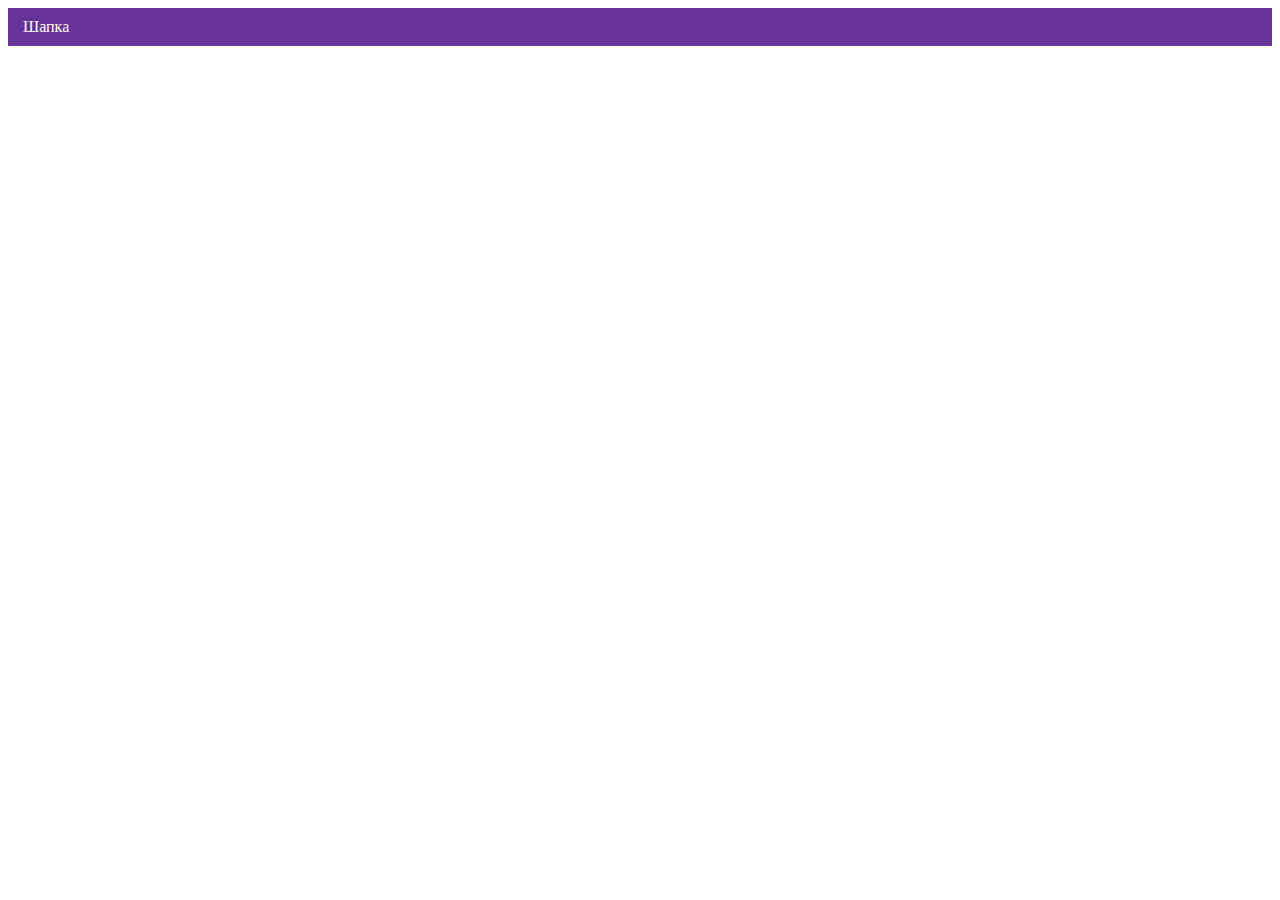
==== index.html @ 8f2ee340 "Deploying to gh-pages from @ htmlacademy-adaptive/2088903-cat-energy-31@032e4a93bd102cdc670434f31fbe" ====
<!DOCTYPE html><html class="page" lang="ru"><head><meta charset="UTF-8"><title>Название проекта</title><meta name="viewport" content="width=device-width,initial-scale=1"><link rel="stylesheet" href="styles/styles.css"><script src="scripts/index.js" defer="defer"></script></head><body class="page__body"><header class="header">Шапка</header></body></html>
---- styles/styles.css ----
.header{color:#fff;background-color:#639;padding:10px 15px}
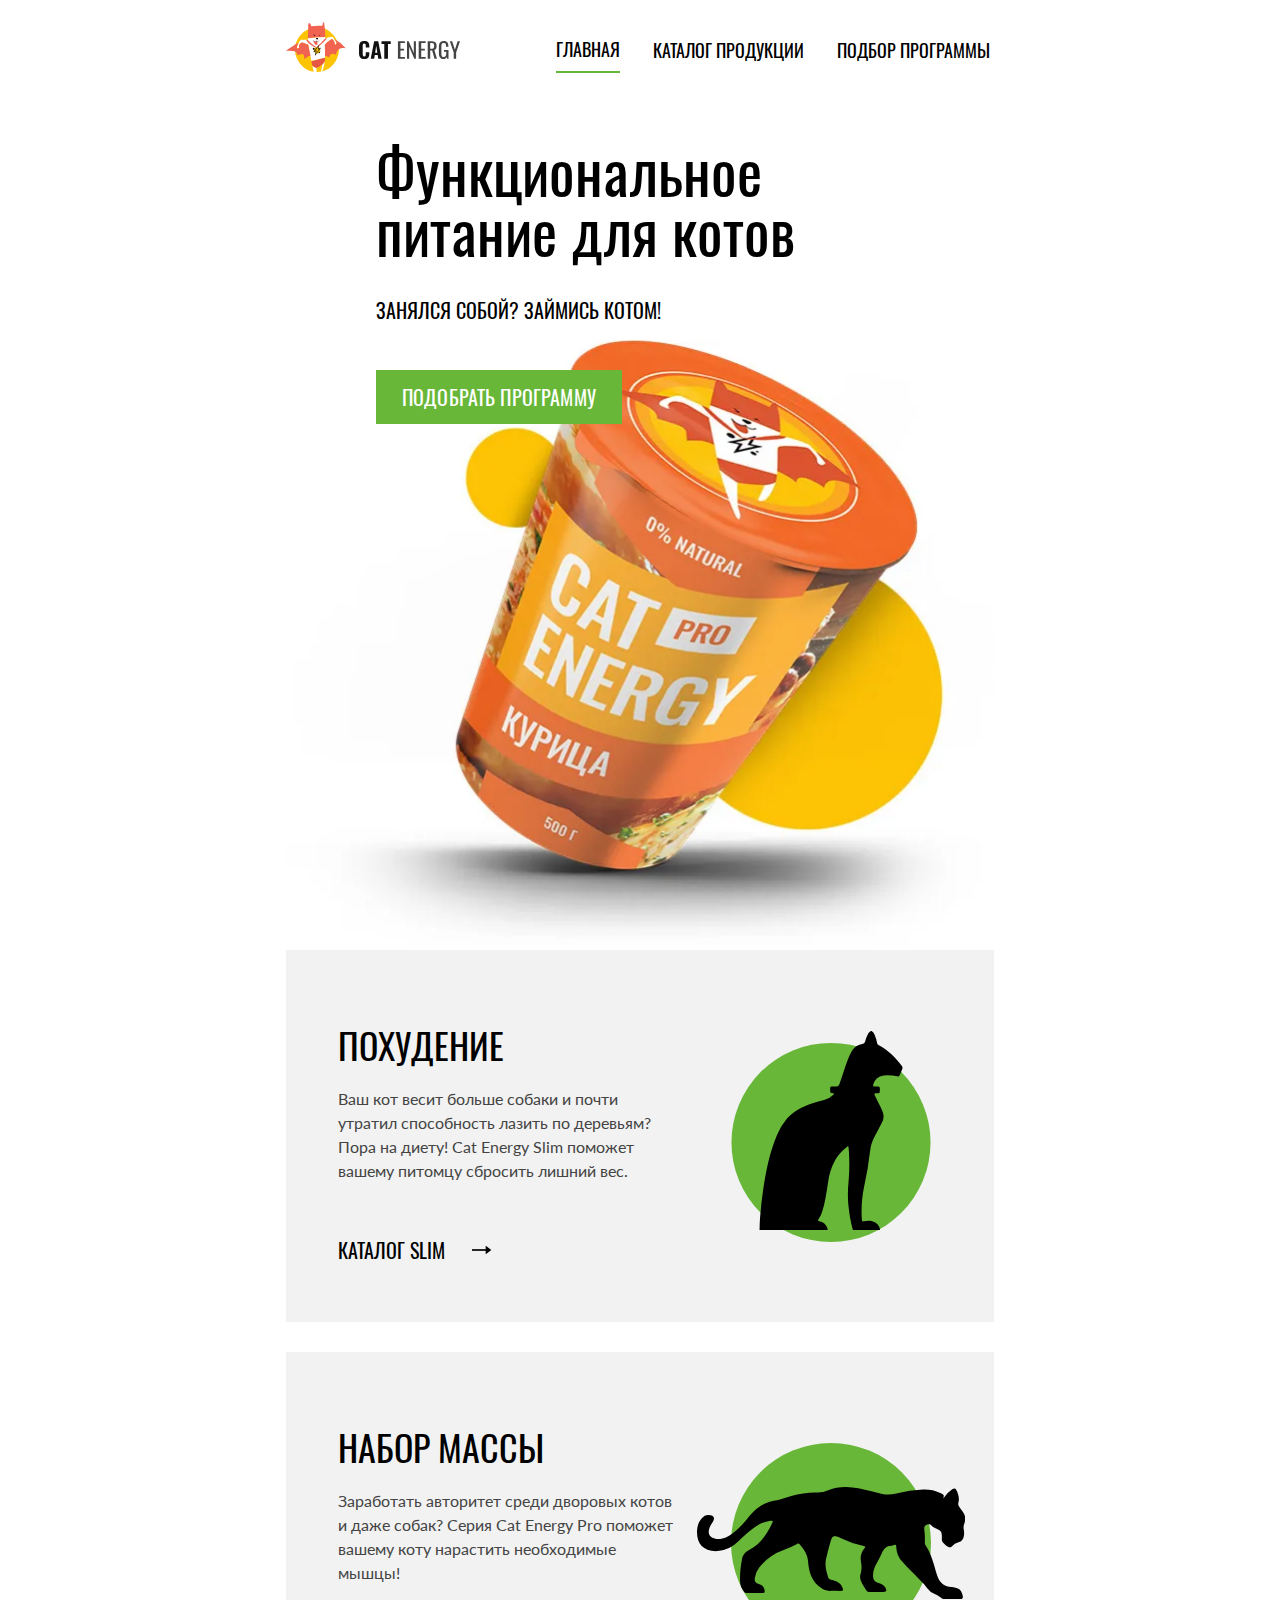
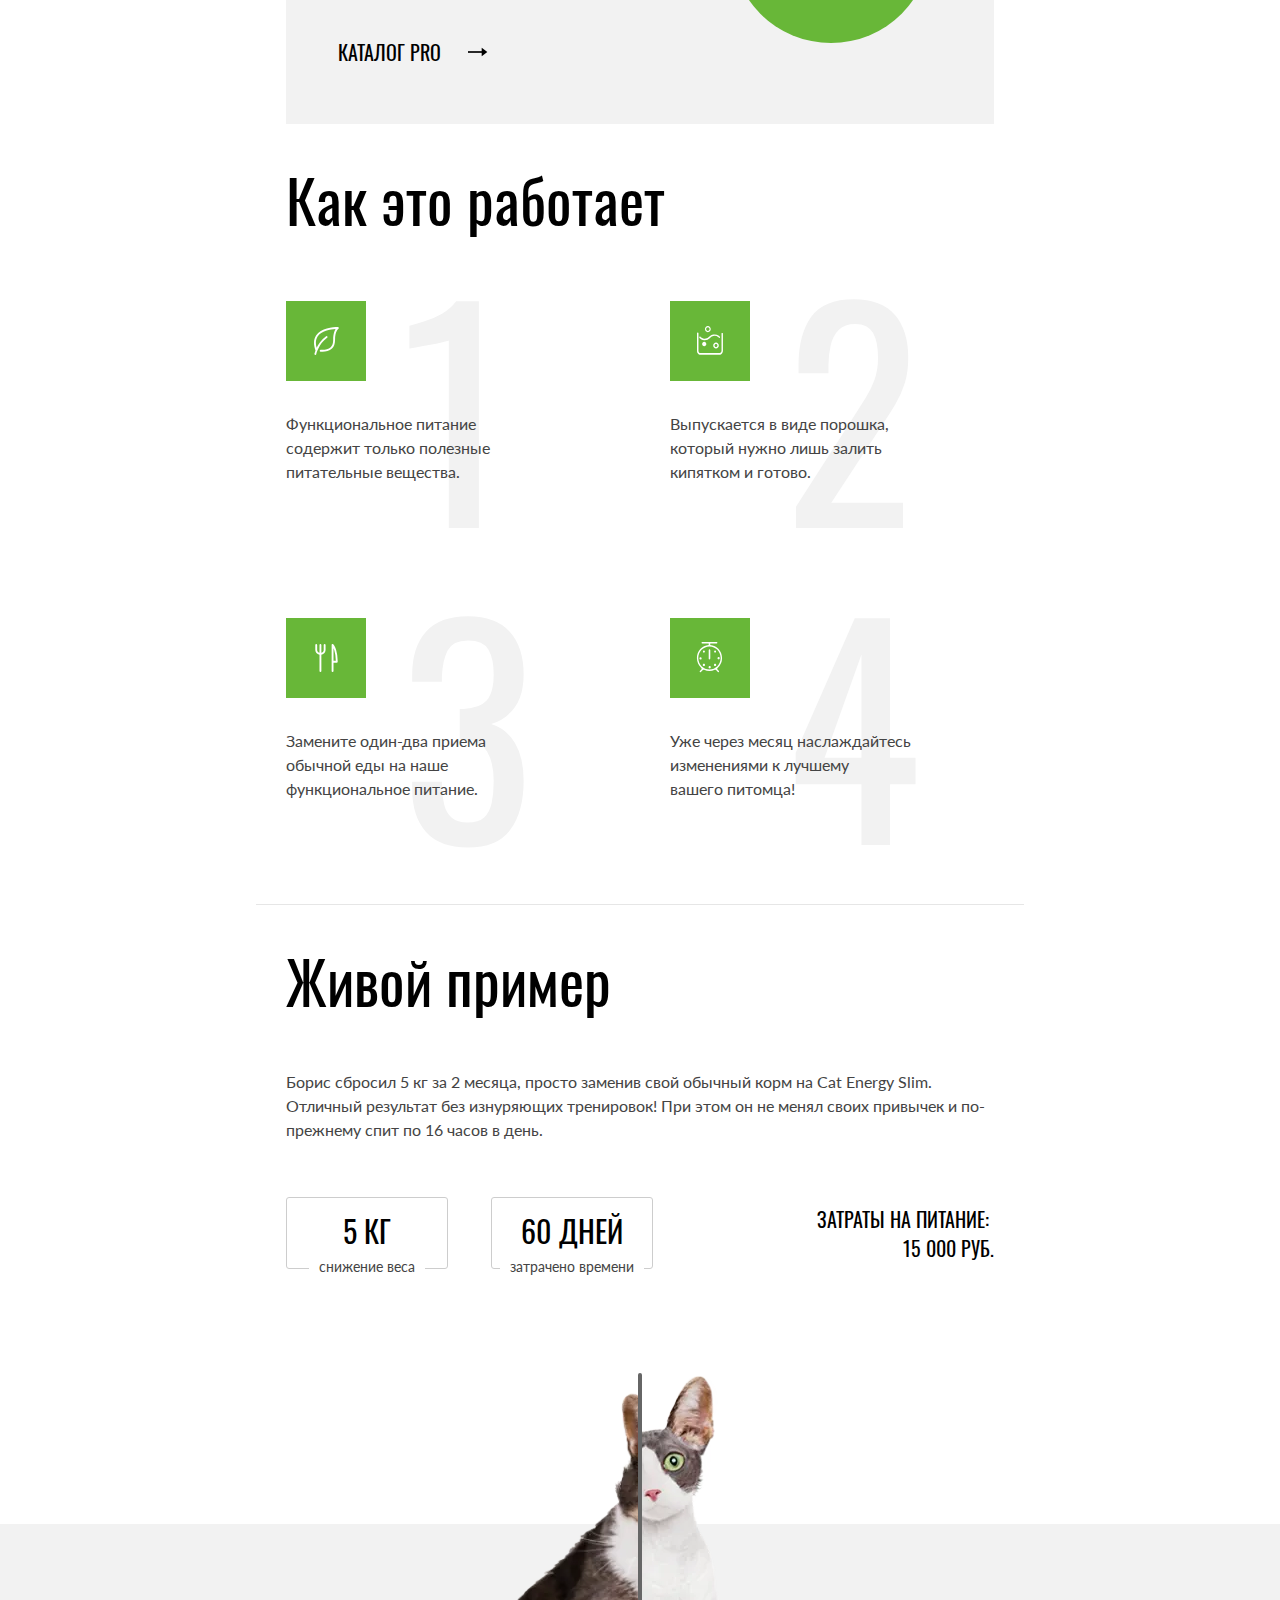
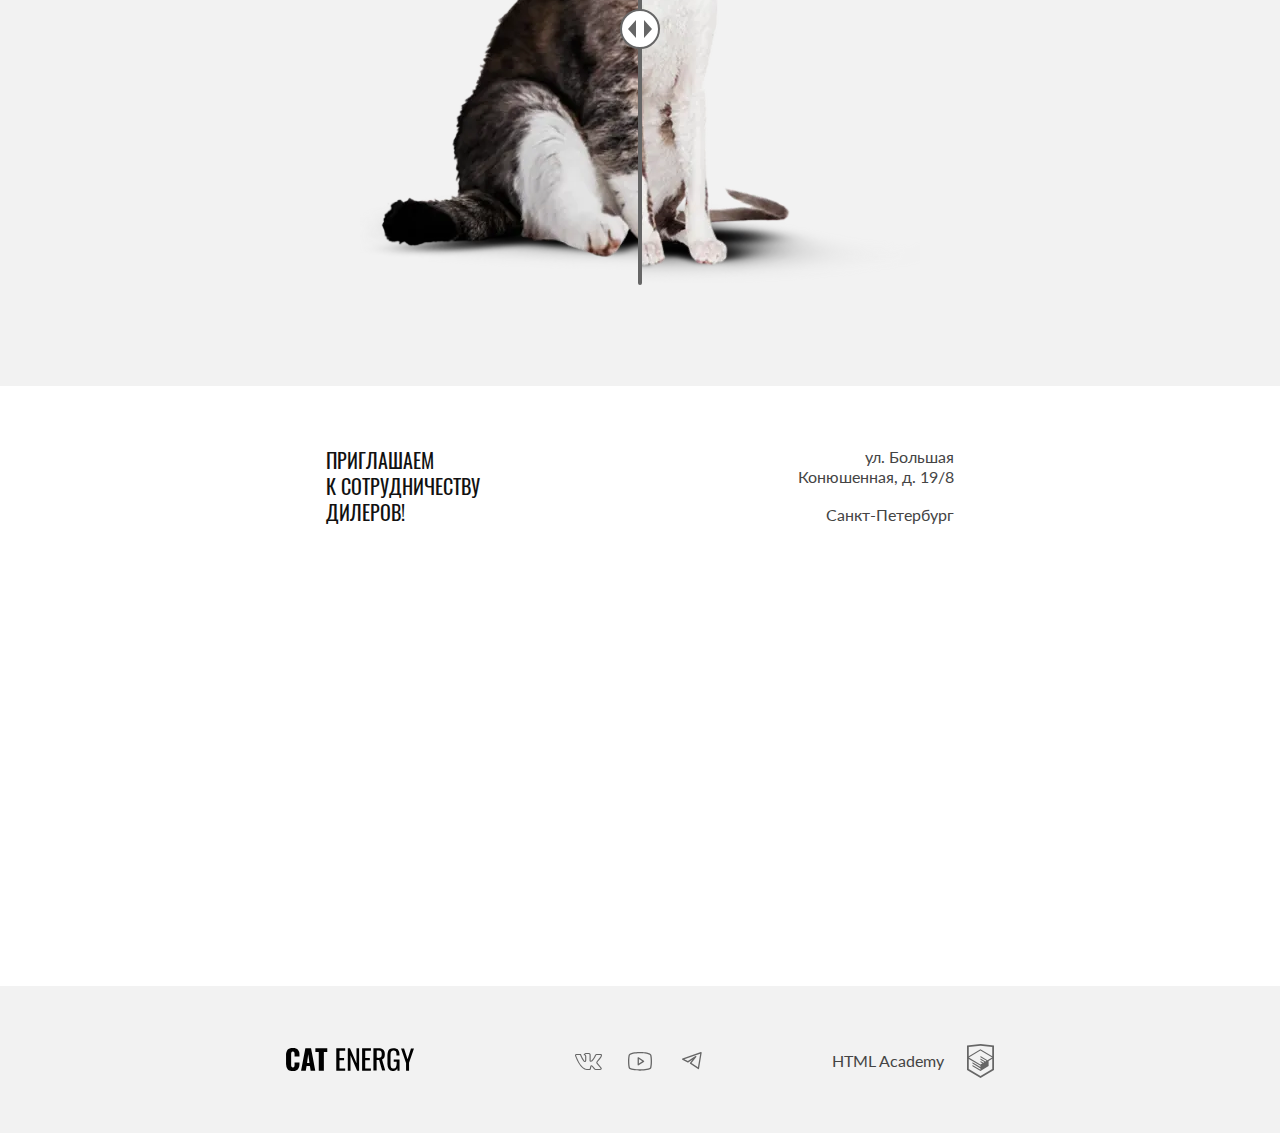
==== commit 0b727ada: "Deploying to gh-pages from @ htmlacademy-adaptive/2088903-cat-energy-31@202fcad1dbcd83da08121b91b717" ====
--- a/index.html
+++ b/index.html
@@ -1 +1 @@
-<!DOCTYPE html><html class="page" lang="ru"><head><meta charset="UTF-8"><title>Название проекта</title><meta name="viewport" content="width=device-width,initial-scale=1"><link rel="stylesheet" href="styles/styles.css"><script src="scripts/index.js" defer="defer"></script></head><body class="page__body"><header class="header">Шапка</header></body></html>+<!DOCTYPE html><html class="page" lang="ru"><head><meta charset="UTF-8"><title>Cat Energy</title><meta name="viewport" content="width=device-width,initial-scale=1"><link rel="preload" href="styles/styles.css" as="style"><link rel="preload" href="../source/fonts/oswald/oswaldregular.woff2" as="font"><link rel="preload" href="../source/fonts/lato/Lato-Regular.woff2" as="font"><link rel="icon" href="favicon.ico"><!-- 32×32 --><link rel="icon" href="favicons/icon.svg" type="image/svg+xml"><link rel="apple-touch-icon" href="favicons/apple.png"><!-- 180×180 --><link rel="manifest" href="manifest.webmanifest"><link rel="stylesheet" href="styles/styles.css"><script src="scripts/index.js" defer="defer"></script></head><body class="page__body"><header class="header"><div class="header__wrapper container"><a class="header__logo" href="index.html"><picture><source media="(min-width: 1440px)" width="70" height="59" type="image/svg+xml" srcset="images/logo-image.svg"><source media="(min-width: 768px)" width="60" height="50" type="image/svg+xml" srcset="images/logo-image-tablet.svg"><img class="header__logo-image" src="images/logo-image-mobile.svg" width="33" height="38" alt="Логотип сайта"></picture><img class="header__logo-text" src="images/logo-text.svg" width="101" height="18" alt="Текстовый логотип сайта"></a><nav class="header__nav nav header__nav--nojs"><ul class="nav__list"><li class="nav__item"><a class="nav__link nav__link--index nav__link--current" href="#">Главная</a></li><li class="nav__item"><a class="nav__link nav__link--index" href="catalog.html">Каталог продукции</a></li><li class="nav__item"><a class="nav__link nav__link--index" href="#">Подбор программы</a></li></ul></nav><button class="header__mobile-menu header__mobile-menu--nojs" type="button" id="mobile-menu"><span class="visually-hidden">Показать меню</span></button></div></header><main><section class="hero"><div class="container"><div class="hero__wrapper"><h1 class="hero__title title-primary">Функциональное<br>питание для котов</h1><p class="hero__slogan">Занялся собой? Займись котом!</p><div class="hero__image-wrapper"><picture><source type="image/webp" media="(min-width: 1440px)" srcset="images/index-can@1x.webp, images/index-can@2x.webp 2x" width="552" height="499"><source type="image/webp" media="(min-width: 768px)" srcset="images/index-can-tablet@1x.webp, images/index-can-tablet@2x.webp 2x" width="709" height="609"><source type="image/webp" srcset="images/index-can-mobile@1x.webp, images/index-can-mobile@2x.webp 2x" width="280" height="270"><source media="(min-width: 1440px)" width="552" height="499" type="image/jpeg" srcset="images/index-can@1x.png, images/index-can@2x.png 2x"><source media="(min-width: 768px)" width="709" height="609" type="image/jpeg" srcset="images/index-can-tablet@1x.png, images/index-can-tablet@2x.png 2x"><img class="hero__image" src="images/index-can-mobile@1x.png" srcset="images/index-can-mobile@2x.png 2x" width="280" height="270" alt="Изображение продукта Cat Energy"></picture></div><a class="hero__button button button--primary" href="#">Подобрать программу</a></div></div></section><section class="programs"><div class="programs__wrapper container"><h2 class="visually-hidden">Программы питания</h2><ul class="programs__list"><li class="programs__item programs__item--slim"><h3 class="programs__item-title title-tertiary">Похудение</h3><p class="programs__item-description">Ваш кот весит больше собаки и почти утратил способность лазить по деревьям? Пора на диету! Cat Energy Slim поможет вашему питомцу сбросить лишний вес.</p><a class="programs__item-button" href="catalog.html">Каталог slim</a></li><li class="programs__item programs__item--pro"><h3 class="programs__item-title title-tertiary">Набор массы</h3><p class="programs__item-description">Заработать авторитет среди дворовых котов и даже собак? Серия Cat Energy Pro поможет вашему коту нарастить необходимые мышцы!</p><a class="programs__item-button" href="catalog.html">Каталог pro</a></li></ul></div></section><section class="advantages"><div class="advantages__wrapper container"><h2 class="advantages__title title-primary">Как это работает</h2><ul class="advantages__list"><li class="advantages__item advantages__item--healthy"><p class="advantages__item-description">Функциональное питание содержит только полезные питательные вещества.</p></li><li class="advantages__item advantages__item--handy"><p class="advantages__item-description">Выпускается в виде порошка, который нужно лишь залить кипятком и готово.</p></li><li class="advantages__item advantages__item--swap"><p class="advantages__item-description">Замените один-два приема обычной еды на наше функциональное питание.</p></li><li class="advantages__item advantages__item--result"><p class="advantages__item-description">Уже через месяц наслаждайтесь изменениями к лучшему вашего&nbsp;питомца!</p></li></ul></div></section><section class="example"><div class="example__wrapper container"><div class="example__text-wrapper"><h2 class="example__title title-primary">Живой пример</h2><p class="example__description">Борис сбросил 5 кг за 2 месяца, просто заменив свой обычный корм на Cat Energy Slim. Отличный результат без&nbsp;изнуряющих тренировок! При этом он не менял своих привычек и по-прежнему спит по 16 часов в день.</p><div class="example__stats"><ul class="example__list"><li class="example__item"><p class="example__item-title">5 кг</p><p class="example__item-text">Снижение веса</p></li><li class="example__item"><p class="example__item-title">60 дней</p><p class="example__item-text">Затрачено времени</p></li></ul><p class="example__total"><span>Затраты на питание:&nbsp;</span> <span>15 000 РУБ.</span></p></div></div><div class="example__slider slider"><picture><source type="image/webp" media="(min-width: 768px)" srcset="images/fat-cat-tablet@1x.webp, images/fat-cat-tablet@2x.webp 2x" width="560" height="512"><source type="image/webp" srcset="images/fat-cat-mobile@1x.webp, images/fat-cat-mobile@2x.webp 2x" width="280" height="256"><source media="(min-width: 768px)" width="560" height="512" type="image/png" srcset="images/fat-cat-tablet@1x.png, images/fat-cat-tablet@2x.png 2x"><img class="slider__image slider__image--before" src="images/fat-cat-mobile@1x.png" srcset="images/fat-cat-mobile@2x.png 2x" width="280" height="256" alt="Фото до, толстый кот"></picture><picture><source type="image/webp" media="(min-width: 768px)" srcset="images/slim-cat-tablet@1x.webp, images/slim-cat-tablet@2x.webp 2x" width="560" height="512"><source type="image/webp" srcset="images/slim-cat-mobile@1x.webp, images/slim-cat-mobile@2x.webp 2x" width="280" height="256"><source media="(min-width: 768px)" width="560" height="512" type="image/png" srcset="images/slim-cat-tablet@1x.png, images/slim-cat-tablet@2x.png 2x"><img class="slider__image slider__image--after" src="images/slim-cat-mobile@1x.png" srcset="images/slim-cat-mobile@2x.png 2x" width="280" height="256" alt="Фото после, худой кот"></picture><button class="slider__thumb" type="button"><span class="visually-hidden">Показать разницу до и после</span></button></div></div></section><section class="contacts contacts--nojs"><div class="contacts__description container"><div class="contacts__content"><h2 class="contacts__title">Приглашаем<br>к сотрудничеству<br>дилеров!</h2><address class="contacts__address">ул. Большая<br>Конюшенная, д. 19/8<br><span>Санкт-Петербург</span></address></div></div><div class="contacts__map"><noscript><picture><source type="image/webp" media="(min-width: 1440px)" srcset="images/map-desktop@1x.webp, images/map-desktop@2x.webp 2x" width="1440" height="400"><source type="image/webp" media="(min-width: 768px)" srcset="images/map-tablet@1x.webp, images/map-tablet@2x.webp 2x" width="768" height="400"><source type="image/webp" srcset="images/map-mobile@1x.webp, images/map-mobile@2x.webp 2x" width="320" height="362"><source media="(min-width: 1200px)" type="image/jpeg" srcset="images/map-desktop@1x.png, images/map-desktop@2x.png 2x" width="1440" height="400"><source media="(min-width: 768px)" type="image/jpeg" srcset="images/map-tablet@1x.png, images/map-tablet@2x.png 2x" width="768" height="400"><img class="contacts__map-image" src="images/map-mobile@1x.png" srcset="images/map-mobile@2x.png 2x" width="320" height="362" alt="Изображение карты"></picture></noscript><iframe src="https://www.google.com/maps/embed?pb=!1m18!1m12!1m3!1d1998.603787672859!2d30.32047247805643!3d59.93871647491515!2m3!1f0!2f0!3f0!3m2!1i1024!2i768!4f13.1!3m3!1m2!1s0x4696310fca145cc1%3A0x42b32648d8238007!2z0JHQvtC70YzRiNCw0Y8g0JrQvtC90Y7RiNC10L3QvdCw0Y8g0YPQuy4sIDE5LzgsINCh0LDQvdC60YIt0J_QtdGC0LXRgNCx0YPRgNCzLCAxOTExODY!5e0!3m2!1sru!2sru!4v1716108182416!5m2!1sru!2sru" width="320" height="362" allowfullscreen="" loading="lazy" referrerpolicy="no-referrer-when-downgrade" title="Офис компании по адресу ул. Большая Конюшенная, д. 19/8 Санкт-Петербург"></iframe></div></section></main><footer class="footer"><div class="footer__wrapper container"><a class="footer__logo" href="#"><img class="footer__logo-image" src="images/logo-text-mobile.svg" width="128" height="124" alt="Текстовый логотип сайта"></a><ul class="footer__socials socials"><li class="socials__item"><a class="socials__link socials__link--vkontakte" href="https://vk.com/htmlacademy" target="_blank" rel="noreferrer noopener"><span class="visually-hidden">Мы в Вконтакте</span></a></li><li class="socials__item"><a class="socials__link socials__link--youtube" href="https://www.youtube.com/user/htmlacademyru" target="_blank" rel="noreferrer noopener"><span class="visually-hidden">Мы в Ютубе</span></a></li><li class="socials__item"><a class="socials__link socials__link--telegram" href="https://t.me/htmlacademy" target="_blank" rel="noreferrer noopener"><span class="visually-hidden">Мы в Телеграме</span></a></li></ul><div class="footer__copyright"><a class="footer__copyright-link" href="https://htmlacademy.ru/intensive/adaptive"><span class="footer__copyright-text">HTML Academy</span></a></div></div></footer></body></html>--- a/styles/styles.css
+++ b/styles/styles.css
@@ -1 +1 @@
-.header{color:#fff;background-color:#639;padding:10px 15px}+@font-face{font-family:Lato;font-weight:400;font-style:normal;font-display:swap;src:url(../fonts/lato/Lato-Regular.woff2)format("woff2")}@font-face{font-family:Oswald;font-weight:400;font-style:normal;font-display:swap;src:url(../fonts/oswald/oswaldregular.woff2)format("woff2")}*,:before,:after{box-sizing:border-box}html{height:100%}body{color:#444;word-wrap:break-word;word-break:break-word;background-color:#fff;min-width:320px;height:100%;margin:0;font-family:Lato,Arial,sans-serif;font-size:14px;font-weight:400;line-height:18px}@media (width>=768px){body{font-size:16px;line-height:24px}}img{object-fit:contain;max-width:100%;height:auto}.button{text-transform:uppercase;border:none;padding:10px;font-family:Oswald,Arial,sans-serif;font-size:16px;line-height:20px;text-decoration:none}.button--primary{color:#fff;background-color:#68b738}.button--primary:hover{background-color:#5eaa2f}.button--primary:active{color:#ffffff4d}.button--secondary{color:#444;background-color:#f2f2f2}.button--secondary:hover,.button--secondary:active{background-color:#ebebeb}.button:disabled{color:#fff;background-color:#ebebeb}.button:disabled:hover{cursor:default;background-color:#ebebeb;outline:none}.title-primary{color:#000;margin:0;font-family:Oswald,Arial,sans-serif;font-size:36px;font-weight:400;line-height:36px}@media (width>=768px){.title-primary{font-size:60px;line-height:60px}}.title-secondary{color:#000;font-family:Oswald,Arial,sans-serif;font-size:24px;font-weight:400;line-height:24px}@media (width>=768px){.title-secondary{font-size:32px;line-height:32px}}@media (width>=1440px){.title-secondary{font-size:40px;line-height:40px}}.title-tertiary{color:#000;text-transform:uppercase;margin:0;font-family:Oswald,Arial,sans-serif;font-size:24px;font-weight:400;line-height:37px}@media (width>=768px){.title-tertiary{font-size:36px;line-height:36px}}.title-quaternary{color:#222;text-transform:uppercase;font-family:Oswald,Arial,sans-serif;font-size:16px;font-weight:400;line-height:20px}@media (width>=768px){.title-quaternary{font-size:20px;line-height:24px}}.title-decoration{background-color:#fff;width:-moz-fit-content;width:fit-content;position:relative;box-shadow:-20px 0 #fff,40px 0 #fff}@media (width>=768px){.title-decoration{box-shadow:0 0 #fff,40px 0 #fff}}@media (width>=1440px){.title-decoration{box-shadow:-40px 0 #fff,40px 0 #fff}}.title-decoration:before{content:"";z-index:-1;background-color:#68b738;width:100vw;height:2px;position:absolute;top:.5em;right:0;box-shadow:100vw 0 #68b738}.container{width:100%;margin:0 auto;padding:0 20px}@media (width>=768px){.container{max-width:768px;padding:0 30px}}@media (width>=1440px){.container{max-width:1280px}}.header{border-bottom:1px solid #e6e6e6;padding:14px 0 12px;position:relative}@media (width>=768px){.header{border-bottom:none;padding:25px 0 0}}@media (width>=1440px){.header{padding:55px 0 0}}.header__wrapper{flex-wrap:wrap;justify-content:space-between;display:flex}@media (width>=768px){.header__wrapper{row-gap:15px}}.header__logo{align-items:center;gap:56px;height:38px;display:flex}@media (width>=768px){.header__logo{gap:13px;height:50px}}@media (width>=1440px){.header__logo{gap:14px;height:59px}}.header__logo:hover{opacity:.8}.header__logo:active{opacity:.6}@media (width>=1440px){.header__logo-text{width:118px;height:21px}}.header__nav{z-index:1;background-color:#fff;min-width:100%;display:none;position:absolute;top:65px;left:0}@media (width>=768px){.header__nav{background-color:#0000;min-width:436px;max-width:calc(100% - 200px);display:block;position:static}}@media (width>=1440px){.header__nav{max-width:600px}}.header__mobile-menu{background-color:#0000;border:none;padding:5px 0 5px 5px}@media (width>=768px){.header__mobile-menu{display:none}}.header__mobile-menu:before{content:"";background-image:url(../icons/stack.svg#menu-closed);background-position:50%;background-repeat:no-repeat;background-size:24px 24px;width:24px;height:24px;display:block}.header__mobile-menu--opened:before{background-image:url(../icons/stack.svg#menu-opened);background-size:18px 18px}.header__mobile-menu--nojs{visibility:hidden}.header__nav:has(+.header__mobile-menu--opened){display:block}@media (width<=767px){.header__nav--nojs{order:1;margin-top:15px;margin-bottom:-13px;display:block;position:static}}.header__nav--nojs>.nav__list{border-top:1px solid #e6e6e6;margin:0 -20px}.nav__list{flex-flow:column wrap;height:100%;margin:0;padding:0;list-style:none;display:flex}@media (width>=768px){.nav__list{flex-flow:wrap;justify-content:end;gap:15px 33px;margin-right:4px}}.nav__item{border-bottom:1px solid #e6e6e6;flex:1 0 66px;justify-content:center;align-items:center;display:flex}@media (width>=768px){.nav__item{flex:unset;border-bottom:none}}.nav__link{color:#000;text-transform:uppercase;font-family:Oswald,Arial,sans-serif;font-size:20px;line-height:20px;text-decoration:none}.nav__link:hover{color:#0009}.nav__link:active{color:#0000004d}@media (width>=768px){.nav__link{padding:10px 0;font-size:18px;line-height:24px}}@media (width>=1440px){.nav__link{font-size:20px;line-height:30px}}@media (width>=768px){.nav__link--current{border-bottom:2px solid #68b738}}@media (width>=1440px){.nav__link--current{font-size:20px}.nav__link--index{color:#fff}.nav__link--index:hover{color:#fff9}.nav__link--index:active{color:#ffffff4d}.nav__link--index.nav__link--current{border-bottom:2px solid #fff}}.footer{background-color:#f2f2f2;padding:20px 0}@media (width>=768px){.footer{padding:0}}.footer__wrapper{flex-flow:column wrap;display:flex}@media (width>=768px){.footer__wrapper{flex-direction:row;justify-content:space-between;align-items:center;padding-top:58px;padding-bottom:55px}}@media (width>=1440px){.footer__wrapper{padding-top:66px;padding-bottom:66px}}.footer__logo{text-align:center;padding:20px 0 16px}@media (width>=768px){.footer__logo{padding:3px 0 0}}@media (width>=1440px){.footer__logo{padding:6px 0 0}}.footer__logo-image:hover{opacity:.81}.footer__logo-image:active{opacity:.62}.footer__socials{border-top:1px solid #d9d9d9;justify-content:center;gap:24px;margin:0;padding:20px 0 19px;display:flex}@media (width>=768px){.footer__socials{border-top:none;margin-left:34px;padding:0}}.footer__copyright{border-top:1px solid #d9d9d9;align-items:center;padding:20px 0;line-height:20px;display:flex}@media (width>=768px){.footer__copyright{border-top:none;padding:0}}.footer__copyright-link{color:#444;justify-content:space-between;align-items:center;gap:23px;width:100%;text-decoration:none;transition:background-color .3s;display:flex}.footer__copyright-link:after{content:"";background-color:#666;width:27px;height:34px;transition:background-color .3s;-webkit-mask-image:url(../icons/stack.svg#copyright-logo);mask-image:url(../icons/stack.svg#copyright-logo);-webkit-mask-position:50%;mask-position:50%;-webkit-mask-size:27px 34px;mask-size:27px 34px;-webkit-mask-repeat:no-repeat;mask-repeat:no-repeat}.footer__copyright-link:hover:after{background-color:#68b738}.footer__copyright-link:active{color:#4444444d}.footer__copyright-link:active:after{background-color:#68b7384d}.footer__copyright-text{font-size:16px;line-height:20px}.visually-hidden{clip:rect(0 0 0 0);border:0;width:1px;height:1px;margin:-1px;padding:0;position:absolute;overflow:hidden}.advantages__wrapper{padding-top:22px;padding-bottom:49px}@media (width>=768px){.advantages__wrapper{border-bottom:1px solid #e6e6e6;padding-top:45px;padding-bottom:55px}}@media (width>=1440px){.advantages__wrapper{border-bottom:0;padding-top:71px;padding-bottom:69px}}.advantages__title{margin:0}.advantages__list{counter-reset:advantages 0;grid-template-columns:1fr;row-gap:20px;margin:42px 0 0;padding:0;list-style:none;display:grid}@media (width>=768px){.advantages__list{grid-template-columns:1fr 1fr;gap:37px 59px;margin:23px 0 0;display:grid}}@media (width>=1440px){.advantages__list{grid-template-columns:repeat(4,1fr);gap:37px 75px}}.advantages__item{z-index:1;counter-increment:advantages 1;align-items:center;gap:20px;display:flex;position:relative}@media (width>=768px){.advantages__item{flex-direction:column;justify-content:center;align-items:start;gap:31px;width:250px;min-height:280px}}.advantages__item:before{content:"";background-color:#68b738;background-position:50%;background-repeat:no-repeat;width:60px;min-width:60px;height:60px;display:block}@media (width>=768px){.advantages__item:before{width:80px;height:80px}}.advantages__item:after{content:counter(advantages);z-index:-1;color:#f2f2f2;font-family:Oswald,Arial,sans-serif;font-size:280px;line-height:280px;display:none;position:absolute;top:10px;left:115px}@media (width>=768px){.advantages__item:after{display:block}}.advantages__item--healthy:before{background-image:url(../icons/stack.svg#leaf);background-size:25px 28px}.advantages__item--handy:before{background-image:url(../icons/stack.svg#powder);background-size:26px 29px}.advantages__item--swap:before{background-image:url(../icons/stack.svg#eat);background-size:25px 28px}.advantages__item--result:before{background-image:url(../icons/stack.svg#watch);background-size:27px 31px}.advantages__item-description{word-break:break-word;margin:0;padding:2px 0 4px}@media (width>=768px){.advantages__item-description{padding:0}}.catalog__wrapper{padding:0}@media (width>=768px){.catalog__wrapper{padding:0 30px}}.catalog__title{padding:28px 0 0 20px}@media (width>=768px){.catalog__title{padding:65px 0 0}}@media (width>=1440px){.catalog__title{padding:74px 0 0}}.catalog__list{margin:0;padding:41px 0 0;list-style:none}@media (width>=768px){.catalog__list{grid-template-columns:repeat(2,1fr);gap:60px;padding:84px 0 0;display:grid}}@media (width>=1440px){.catalog__list{grid-template-columns:repeat(4,1fr);gap:63px 80px;padding:84px 0 0}}.catalog__item{border-top:1px solid #ebebeb;padding:19px 20px 25px}@media (width>=768px){.catalog__item{background-image:linear-gradient(#fff 16%,#f2f2f2 16%);border-top:none;padding:0 37px 40px}}@media (width>=1440px){.catalog__item{padding:12px 38px 40px}}.contacts{position:relative}.contacts--with-background{background:#f2f2f2}.contacts__content{flex-flow:wrap;justify-content:space-between;padding:26px 0;display:flex}@media (width>=768px){.contacts__content{padding:61px 40px}}@media (width>=1440px){.contacts__content{z-index:1;background-color:#fff;gap:95px;max-width:565px;margin-top:95px;padding:60px 78px 60px 80px;position:absolute}}.contacts__title{color:#111;text-transform:uppercase;max-width:50%;margin:0;font-family:Oswald,Arial,sans-serif;font-size:16px;font-weight:400;line-height:20px}@media (width>=768px){.contacts__title{font-size:20px;line-height:26px}}.contacts__address{word-wrap:break-word;max-width:50%;font-style:normal;line-height:20px}@media (width>=768px){.contacts__address{text-align:end;flex-direction:column;justify-content:space-between;display:flex}}@media (width>=1440px){.contacts__address{text-align:start}}.contacts__map{vertical-align:middle;width:100%;height:362px;position:relative}@media (width>=768px){.contacts__map{height:400px}}.contacts__map-image{object-fit:cover;width:100%;height:362px}@media (width>=768px){.contacts__map-image{height:400px}}.contacts iframe{z-index:2;border:0;width:100%;height:362px}@media (width>=768px){.contacts iframe{height:400px}}.contacts--nojs iframe{display:none}.example{background-color:#eaeaea;position:relative}@media (width>=768px){.example{background-color:#0000}}.example:after{content:"";z-index:-1;background-color:#f2f2f2;min-height:462px;position:absolute;bottom:0;left:0;right:0}.example__wrapper{flex-flow:column wrap;align-items:center;gap:20px;padding-top:27px;padding-bottom:40px;display:flex}@media (width>=768px){.example__wrapper{gap:104px;padding-top:45px;padding-bottom:101px}}@media (width>=1440px){.example__wrapper{flex-direction:row;justify-content:space-between;align-items:start;padding-top:0;padding-bottom:75px}.example__text-wrapper{max-width:436px}.example__title{margin:9px 0 0}}.example__description{margin:42px 0 0}@media (width>=768px){.example__description{margin:60px 0 0}}@media (width>=1440px){.example__description{margin:146px 0 0}}.example__stats{flex-flow:column wrap;gap:34px;margin:20px 0 0;display:flex}@media (width>=768px){.example__stats{flex-direction:row;justify-content:space-between;margin:55px 0 0}}@media (width>=1440px){.example__stats{flex-direction:column;gap:60px;margin:69px 0 0}}.example__list{flex-flow:wrap;justify-content:center;gap:32px;margin:0;padding:0;list-style:none;display:flex}@media (width>=768px){.example__list{justify-content:start;gap:43px}}@media (width>=1440px){.example__list{gap:42px}}.example__item{border:1px solid #cdcdcd;border-radius:3px;width:124px;height:56px;position:relative}@media (width>=768px){.example__item{width:162px;height:72px}}.example__item-title{color:#000;text-align:center;text-transform:uppercase;margin:0;padding:14px 0 0;font-family:Oswald,Arial,sans-serif;font-size:24px;line-height:24px}@media (width>=768px){.example__item-title{font-size:30px;line-height:37px}}.example__item-text{text-transform:lowercase;text-align:center;background-color:#eaeaea;width:87px;height:-moz-fit-content;height:fit-content;margin:0;padding:0 15px;font-size:12px;line-height:12px;position:absolute;top:85%;bottom:0;left:50%;transform:translate(-50%)}@media (width>=768px){.example__item-text{background-color:#fff;width:max-content;max-width:145px;padding:0 10px;font-size:14px;line-height:14px;top:88%}}@media (width>=1440px){.example__item-text{background-color:#f2f2f2}}.example__total{color:#000;text-align:center;text-transform:uppercase;margin:0;font-family:Oswald,Arial,sans-serif;font-size:14px;line-height:20px}@media (width>=768px){.example__total{flex-flow:column wrap;justify-content:center;align-items:end;gap:9px;padding:0;font-size:20px;display:flex}}@media (width>=1440px){.example__total{flex-direction:row;justify-content:start;align-items:center;gap:60px;padding:0}}.example__slider{width:280px;height:256px;position:relative}@media (width>=768px){.example__slider{width:560px;height:512px}}@media (width>=1440px){.example__slider{margin-top:10px}}.extras__wrapper{padding-top:24px}@media (width>=768px){.extras__wrapper{padding-top:74px}}@media (width>=1440px){.extras__wrapper{grid-template-columns:1fr 245px;grid-template-areas:"section-title section-title""list offer";gap:80px;padding-top:71px;display:grid}}.extras__title{grid-area:section-title;margin:0}@media (width>=768px){.extras__title{padding:0 0 0 40px}}@media (width>=1440px){.extras__title{padding:0}}.extras__list{grid-area:list;margin:36px 0 0;padding:0;list-style:none}@media (width>=768px){.extras__list{margin:80px 0 0}}@media (width>=1440px){.extras__list{margin:0}}.extras__item{border-top:1px solid #cdcdcd;grid-template-columns:repeat(2,1fr);grid-template-areas:"title title""quantity price""button button";padding:13px 0 18px;display:grid}.extras__item:last-child{border-bottom:1px solid #cdcdcd;padding-bottom:16px}@media (width>=768px){.extras__item{border-left:1px solid #cdcdcd;border-right:1px solid #cdcdcd;grid-template-columns:5fr 3fr 92px;grid-template-areas:"title quantity price""button button button";align-items:center;gap:25px 0;padding:26px 38px 27px}.extras__item:last-child{padding-bottom:26px}}@media (width>=1440px){.extras__item{border-left:0;border-right:0;grid-template-columns:15fr 11fr 62px 244px;grid-template-areas:"title quantity price button";gap:0 20px;padding:15px 0 16px}.extras__item:last-child{padding-bottom:15px}}.extras__item-title{color:#222;text-transform:uppercase;grid-area:title;margin:0;font-family:Oswald,Arial,sans-serif;font-size:16px;line-height:16px}@media (width>=768px){.extras__item-title{font-size:20px;line-height:20px}}.extras__item-text{grid-area:quantity;margin:13px 0 0;line-height:14px}@media (width>=768px){.extras__item-text{justify-self:end;margin:0;line-height:20px}}@media (width>=1440px){.extras__item-text{justify-self:start}}.extras__item-text--price{grid-area:price;justify-self:end}@media (width>=1440px){.extras__item-text--price{justify-self:start}}.extras__special-offer{text-align:center;background-image:-webkit-linear-gradient(90deg,#68b738d9 0% 100%),-webkit-image-set(url(../images/special-offer-backround-mobile@1x.webp) 1x type("image/webp"),url(../images/special-offer-backround-mobile@2x.webp) 2x type("image/webp"),url(../images/special-offer-backround-mobile@1x.jpg) 1x type("image/jpg"),url(../images/special-offer-backround-mobile@2x.jpg) 2x type("image/jpg"));background-image:linear-gradient(90deg,#68b738d9 0% 100%),image-set("../images/special-offer-backround-mobile@1x.webp" 1x type("image/webp"),"../images/special-offer-backround-mobile@2x.webp" 2x type("image/webp"),"../images/special-offer-backround-mobile@1x.jpg" 1x type("image/jpg"),"../images/special-offer-backround-mobile@2x.jpg" 2x type("image/jpg"));background-position:50%;background-repeat:no-repeat;background-size:cover;flex-direction:column;grid-area:offer;justify-content:space-between;align-items:center;min-height:290px;margin:36px 0 0;padding:58px 58px 43px;display:flex}@media (width>=768px){.extras__special-offer{background-image:-webkit-linear-gradient(90deg,#68b738d9 0% 100%),-webkit-image-set(url(../images/special-offer-backround-tablet@1x.webp) 1x type("image/webp"),url(../images/special-offer-backround-tablet@2x.webp) 2x type("image/webp"),url(../images/special-offer-backround-tablet@1x.jpg) 1x type("image/jpg"),url(../images/special-offer-backround-tablet@2x.jpg) 2x type("image/jpg"));background-image:linear-gradient(90deg,#68b738d9 0% 100%),image-set("../images/special-offer-backround-tablet@1x.webp" 1x type("image/webp"),"../images/special-offer-backround-tablet@2x.webp" 2x type("image/webp"),"../images/special-offer-backround-tablet@1x.jpg" 1x type("image/jpg"),"../images/special-offer-backround-tablet@2x.jpg" 2x type("image/jpg"));background-position:50%;background-repeat:no-repeat;background-size:cover;flex-flow:wrap;min-height:200px;margin:70px 0 0;padding:57px 125px 57px 77px}}@media (width>=1440px){.extras__special-offer{background-image:-webkit-image-set(url(../images/special-offer-backround-mobile@1x.webp) 1x type("image/webp"),url(../images/special-offer-backround-mobile@2x.webp) 2x type("image/webp"),url(../images/special-offer-backround-mobile@1x.jpg) 1x type("image/jpg"),url(../images/special-offer-backround-mobile@2x.jpg) 2x type("image/jpg"));background-image:image-set("../images/special-offer-backround-mobile@1x.webp" 1x type("image/webp"),"../images/special-offer-backround-mobile@2x.webp" 2x type("image/webp"),"../images/special-offer-backround-mobile@1x.jpg" 1x type("image/jpg"),"../images/special-offer-backround-mobile@2x.jpg" 2x type("image/jpg"));background-position:calc(50% - 18px);background-repeat:no-repeat;background-size:cover;flex-direction:column;min-height:288px;margin:0;padding:56px 42px 43px;position:relative}.extras__special-offer:after{content:"";background:linear-gradient(90deg,#68b738d9 0% 100%);width:100%;height:100%;position:absolute;top:0}}.extras__special-offer:before{content:"";z-index:1;background-image:url(../icons/stack.svg#gift);background-position:50%;background-repeat:no-repeat;width:78px;height:80px}.extras__special-offer-text{z-index:1;color:#fff;max-width:161px;margin:0;font-size:16px;line-height:20px}@media (width>=768px){.extras__special-offer-text{text-align:start}}@media (width>=1440px){.extras__special-offer-text{text-align:center}}.extras__item-button{text-align:center;grid-area:button;margin:15px 0 0}@media (width>=768px){.extras__item-button{margin:0}}.form{flex-direction:column;gap:16px;display:flex}@media (width>=768px){.form{flex-direction:row;gap:0}}.form__input{color:inherit;text-transform:uppercase;border:1px solid #e7e7e7;width:100%;height:56px;padding:13px;font-family:Oswald,Arial,sans-serif;font-size:20px;line-height:30px}.form__input:hover{border:1px solid #cdcdcd}.form__input:focus-visible{outline:2px solid #444}.form__input:disabled{color:#fff;background-color:#ebebeb}.form__input:disabled:hover{cursor:default;background-color:#ebebeb;outline:none}.form__input--error{border:2px solid #ff8282}.form__btn{padding:15px;font-size:20px;line-height:26px}@media (width>=768px){.form__btn{min-width:256px}}@media (width<=767px){.hero{position:relative}}@media (width>=1440px){.hero:before{content:"";z-index:-1;background-image:linear-gradient(90deg,#545358 0%,#424045 100%);width:50%;min-height:694px;display:block;position:absolute;top:0;right:0}.hero:after{content:"";z-index:-1;background-image:-webkit-linear-gradient(270deg,#63a63bd9,#68b738d9),-webkit-image-set(url(../images/hero-background-desktop@1x.webp) 1x type("image/webp"),url(../images/hero-background-desktop@2x.webp) 2x type("image/webp"),url(../images/hero-background-desktop@1x.jpg) 1x type("image/jpg"),url(../images/hero-background-desktop@2x.jpg) 2x type("image/jpg"));background-image:linear-gradient(270deg,#63a63bd9,#68b738d9),image-set("../images/hero-background-desktop@1x.webp" 1x type("image/webp"),"../images/hero-background-desktop@2x.webp" 2x type("image/webp"),"../images/hero-background-desktop@1x.jpg" 1x type("image/jpg"),"../images/hero-background-desktop@2x.jpg" 2x type("image/jpg"));background-position:0;background-repeat:no-repeat;background-size:cover;width:50%;min-height:694px;display:block;position:absolute;top:0;right:0}}.hero__wrapper{text-align:center;flex-direction:column;display:flex}@media (width>=768px){.hero__wrapper{text-align:start;margin:65px 0 0 90px}}@media (width>=1440px){.hero__wrapper{max-width:420px;min-height:580px;margin:0 0 0 80px;position:relative}}.hero__wrapper:before{content:"";z-index:-1;background-image:linear-gradient(90deg,#545358 0%,#424045 100%);width:100%;height:302px;display:block;position:absolute;top:0;left:0}@media (width>=768px){.hero__wrapper:before{display:none}}.hero__wrapper:after{content:"";z-index:-1;background-image:-webkit-linear-gradient(270deg,#63a63bd9,#68b738d9),-webkit-image-set(url(../images/hero-background-mobile@1x.webp) 1x type("image/webp"),url(../images/hero-background-mobile@2x.webp) 2x type("image/webp"),url(../images/hero-background-mobile@1x.jpg) 1x type("image/jpg"),url(../images/hero-background-mobile@2x.jpg) 2x type("image/jpg"));background-image:linear-gradient(270deg,#63a63bd9,#68b738d9),image-set("../images/hero-background-mobile@1x.webp" 1x type("image/webp"),"../images/hero-background-mobile@2x.webp" 2x type("image/webp"),"../images/hero-background-mobile@1x.jpg" 1x type("image/jpg"),"../images/hero-background-mobile@2x.jpg" 2x type("image/jpg"));background-position:50%;background-repeat:no-repeat;width:100%;height:302px;display:block;position:absolute;top:0;left:0}@media (width>=768px){.hero__wrapper:after{display:none}}.hero__title{color:#fff;margin:27px 0 0}@media (width>=768px){.hero__title{color:#000;margin:0}}@media (width>=1440px){.hero__title{margin:110px 0 0}}.hero__slogan{color:#fff;text-transform:uppercase;margin:25px 0 0;padding:0;font-family:Oswald,Arial,sans-serif;font-size:14px;line-height:14px}@media (width>=768px){.hero__slogan{color:#000;margin:40px 0 51px;font-size:20px;line-height:20px}}@media (width>=1440px){.hero__slogan{margin:40px 0 53px}}.hero__image-wrapper{margin:29px 0 0}@media (width>=768px){.hero__image-wrapper{order:1;margin:-84px 0 -4px -90px}}@media (width>=1440px){.hero__image-wrapper{width:552px;height:100%;margin:29px 0 0 -54px;position:absolute;top:0;left:100%}}.hero__button{text-align:center;width:100%;margin-top:-1px;display:inline-block}@media (width>=768px){.hero__button{z-index:1;letter-spacing:.15px;width:-moz-fit-content;width:fit-content;padding:14px 26px;font-size:20px;line-height:26px}}@media (width>=1440px){.hero__button{max-width:420px}}.product{grid-template-columns:repeat(2,1fr);grid-template-areas:"image title""image text""button button";display:grid}@media (width>=768px){.product{grid-template-columns:1fr;grid-template-areas:"image""title""text""button"}}.product--show-all{border-bottom:1px solid #ebebeb;grid-template-columns:1fr;grid-template-areas:"image""title""text""button";padding-bottom:23px}@media (width>=768px){.product--show-all{background:0 0;border:2px solid #f2f2f2;margin-top:25%;padding-top:50px;padding-bottom:38px}}@media (width>=1440px){.product--show-all{margin-top:33%}}.product--show-all:before{content:"";background-image:url(../icons/stack.svg#plus);background-size:30px 30px;grid-area:image;justify-self:center;width:30px;height:30px;margin:4px 0 23px}@media (width>=768px){.product--show-all:before{background-size:60px 60px;width:60px;height:60px;margin:0 0 23px}}@media (width>=1440px){.product--show-all:before{margin:0 0 17px}}.product__image-wrapper{grid-area:image;justify-content:center;align-items:center;height:107px;display:flex}@media (width>=768px){.product__image-wrapper{min-height:210px;margin:10px 25px 0}}@media (width>=1440px){.product__image-wrapper{margin:0}}.product__title-wrapper{grid-area:title;max-width:76px;text-decoration:none}@media (width>=768px){.product__title-wrapper{justify-self:center;max-width:135px;margin:22px 0 0}}@media (width>=1440px){.product__title-wrapper{margin:11px 0 0}}.product__title{margin:0}@media (width>=768px){.product__title{text-align:center}}.product__title--show-all{text-align:center}@media (width>=768px){.product__title--show-all{margin:0 40px}}@media (width>=1440px){.product__title--show-all{margin:0}}.product__text-wrapper{grid-area:text;grid-template-columns:repeat(2,1fr);margin:14px 0 22px;display:grid}@media (width>=768px){.product__text-wrapper{margin:21px 0 32px}}@media (width>=1440px){.product__text-wrapper{margin:24px 0 32px}}.product__text{margin:0;font-size:12px;line-height:16px}.product__text:nth-child(2n){text-align:end}@media (width>=768px){.product__text{border-bottom:1px solid #cdcdcd;padding:6px 0 5px;font-size:16px;line-height:20px}.product__text:first-child,.product__text:nth-child(2){padding:0 0 3px}}@media (width>=1440px){.product__text{padding:6px 0 8px}}.product__text--show-all:nth-child(2n){text-align:center;margin:10px 0 21px}@media (width>=768px){.product__text--show-all:nth-child(2n){border-bottom:0;margin:0 40px 30px}}@media (width>=1440px){.product__text--show-all:nth-child(2n){margin:0 0 40px}}.product__button{text-align:center;grid-area:button;margin-top:auto}.programs__wrapper{padding-top:20px}@media (width>=768px){.programs__wrapper{padding-top:0}}@media (width>=1440px){.programs__wrapper{padding-top:82px}}.programs__list{grid-template-columns:1fr;gap:20px;margin:0;padding:0;list-style:none;display:grid}@media (width>=768px){.programs__list{gap:30px}}@media (width>=1440px){.programs__list{grid-template-columns:1fr 1fr;gap:80px}}.programs__item{background-color:#f2f2f2;grid-template-columns:70px 1fr;grid-template-areas:"icon title""content content""button button";min-height:266px;padding:24px 20px 18px;display:grid}@media (width>=768px){.programs__item{grid-template-columns:340px 1fr;grid-template-areas:"title icon""content icon""button icon";row-gap:0;padding:77px 0 57px 52px}}@media (width>=1440px){.programs__item{grid-template-columns:162px 1fr;grid-template-areas:"icon title""content content""button button";padding:47px 61px 59px 52px}}.programs__item:before{content:"";background-position:50%;background-repeat:no-repeat;grid-area:icon;display:block;position:relative}.programs__item--slim:before{background-image:url(../icons/stack.svg#sitting-cat);background-size:50px 53px;width:50px;height:53px;margin:-3px 0 0}@media (width>=768px){.programs__item--slim:before{background-size:200px 211px;width:200px;height:211px;margin:4px 0 0 53px}}@media (width>=1440px){.programs__item--slim:before{background-size:100px 106px;width:100px;height:106px;margin:-6px 0 0}}.programs__item--pro:before{background-image:url(../icons/stack.svg#tiger);background-size:67px 50px;width:67px;height:50px;margin-left:-7px}@media (width>=768px){.programs__item--pro:before{background-size:268px 200px;width:268px;height:200px;margin:14px 0 0 19px}}@media (width>=1440px){.programs__item--pro:before{background-size:134px 100px;width:134px;height:100px;margin:0 0 0 -17px}}.programs__item-title{grid-area:title;margin:6px 0 0;padding:0}@media (width>=768px){.programs__item-title{margin:0 0 24px}}@media (width>=1440px){.programs__item-title{margin:30px 0 0}}.programs__item-description{border-bottom:1px solid #d9d9d9;grid-area:content;margin:14px 0;padding:0 13px 13px 0}@media (width>=768px){.programs__item-description{border-bottom:none;margin:0 0 52px;padding:0}}@media (width>=1440px){.programs__item-description{margin:39px 0 27px}}.programs__item-button{color:#000;text-transform:uppercase;grid-area:button;align-items:center;gap:17px;max-width:max-content;font-family:Oswald,Arial,sans-serif;font-size:16px;line-height:16px;text-decoration:none;display:flex;position:relative}.programs__item-button:after{content:"";background-color:#000;width:32px;height:10px;display:block;-webkit-mask-image:url(../icons/stack.svg#arrow-to-right);mask-image:url(../icons/stack.svg#arrow-to-right);-webkit-mask-position:-8px;mask-position:-8px;-webkit-mask-size:28px 10px;mask-size:28px 10px;-webkit-mask-repeat:no-repeat;mask-repeat:no-repeat}.programs__item-button:hover:after{-webkit-mask-position:0;mask-position:0}.programs__item-button:active{opacity:.3}@media (width>=768px){.programs__item-button{gap:27px;font-size:20px;line-height:30px}}.slider{max-width:280px;position:relative}@media (width>=768px){.slider{max-width:560px}}.slider__image{object-fit:cover;object-position:left;width:100%;height:100%;display:block}.slider__image--before{width:50%;position:absolute;top:0;left:0;overflow:hidden}.slider__image--after{-webkit-clip-path:inset(0 0 0 50%);clip-path:inset(0 0 0 50%)}.slider__thumb{cursor:pointer;background-color:#666;border:none;border-radius:2px;justify-content:center;width:4px;height:100%;padding:0;display:flex;position:absolute;top:0;left:calc(50% - 2px)}.slider__thumb:active{opacity:.6}.slider__thumb:active,.slider__thumb:active:after{background-color:#5eaa2f}.slider__thumb:active:before{border:2px solid #5eaa2f}.slider__thumb:hover,.slider__thumb:hover:after{background-color:#68b738}.slider__thumb:hover:before{border:2px solid #68b738}.slider__thumb:before{content:"";z-index:1;background-color:#fff;border:2px solid #666;border-radius:50%;width:40px;height:40px;position:absolute;top:50%;transform:translateY(-50%)}.slider__thumb:after{content:"";z-index:2;background-color:#666;width:24px;height:18px;position:absolute;top:50%;transform:translateY(-50%);-webkit-mask-image:url(../icons/stack.svg#thumb);mask-image:url(../icons/stack.svg#thumb);-webkit-mask-position:50%;mask-position:50%;-webkit-mask-size:24px 18px;mask-size:24px 18px;-webkit-mask-repeat:no-repeat;mask-repeat:no-repeat}.socials{list-style:none}.socials__item{width:28px;height:22px}.socials__link{background-color:#666;transition:background-color .3s}.socials__link:before{content:"";background-color:inherit;width:100%;height:100%;transition:background-color .3s;display:block;-webkit-mask-position:50%;mask-position:50%;-webkit-mask-repeat:no-repeat;mask-repeat:no-repeat}.socials__link:hover{background-color:#68b738}.socials__link:active{background-color:#68b7384d}.socials__link--vkontakte:before{-webkit-mask-image:url(../icons/stack.svg#vk);mask-image:url(../icons/stack.svg#vk);-webkit-mask-size:27px 17px;mask-size:27px 17px}.socials__link--youtube:before{-webkit-mask-image:url(../icons/stack.svg#youtube);mask-image:url(../icons/stack.svg#youtube);-webkit-mask-size:24px 19px;mask-size:24px 19px}.socials__link--telegram:before{-webkit-mask-image:url(../icons/stack.svg#telegram);mask-image:url(../icons/stack.svg#telegram);-webkit-mask-size:20px 18px;mask-size:20px 18px}.subscribe__wrapper{padding-top:40px;padding-bottom:40px}@media (width>=768px){.subscribe__wrapper{padding-top:79px;padding-bottom:81px}}@media (width>=1440px){.subscribe__wrapper{padding-top:95px;padding-bottom:104px}}.subscribe__title{margin:0}@media (width>=768px){.subscribe__title{padding:0 0 0 40px}}@media (width>=1440px){.subscribe__title{padding:0}}.subscribe__text{text-align:center;color:#000;margin:32px 0 0;font-family:Oswald,Arial,sans-serif;font-size:16px;line-height:24px}@media (width>=768px){.subscribe__text{max-width:632px;margin:66px auto 0;font-size:24px;line-height:32px}}@media (width>=1440px){.subscribe__text{max-width:752px;margin:73px auto 0}}.subscribe__form{margin:24px 0 0}@media (width>=768px){.subscribe__form{max-width:632px;margin:24px auto 0}}@media (width>=1440px){.subscribe__form{max-width:752px}}--- a/styles/styles.css
+++ b/styles/styles.css
@@ -1 +1 @@
-.header{color:#fff;background-color:#639;padding:10px 15px}+@font-face{font-family:Lato;font-weight:400;font-style:normal;font-display:swap;src:url(../fonts/lato/Lato-Regular.woff2)format("woff2")}@font-face{font-family:Oswald;font-weight:400;font-style:normal;font-display:swap;src:url(../fonts/oswald/oswaldregular.woff2)format("woff2")}*,:before,:after{box-sizing:border-box}html{height:100%}body{color:#444;word-wrap:break-word;word-break:break-word;background-color:#fff;min-width:320px;height:100%;margin:0;font-family:Lato,Arial,sans-serif;font-size:14px;font-weight:400;line-height:18px}@media (width>=768px){body{font-size:16px;line-height:24px}}img{object-fit:contain;max-width:100%;height:auto}.button{text-transform:uppercase;border:none;padding:10px;font-family:Oswald,Arial,sans-serif;font-size:16px;line-height:20px;text-decoration:none}.button--primary{color:#fff;background-color:#68b738}.button--primary:hover{background-color:#5eaa2f}.button--primary:active{color:#ffffff4d}.button--secondary{color:#444;background-color:#f2f2f2}.button--secondary:hover,.button--secondary:active{background-color:#ebebeb}.button:disabled{color:#fff;background-color:#ebebeb}.button:disabled:hover{cursor:default;background-color:#ebebeb;outline:none}.title-primary{color:#000;margin:0;font-family:Oswald,Arial,sans-serif;font-size:36px;font-weight:400;line-height:36px}@media (width>=768px){.title-primary{font-size:60px;line-height:60px}}.title-secondary{color:#000;font-family:Oswald,Arial,sans-serif;font-size:24px;font-weight:400;line-height:24px}@media (width>=768px){.title-secondary{font-size:32px;line-height:32px}}@media (width>=1440px){.title-secondary{font-size:40px;line-height:40px}}.title-tertiary{color:#000;text-transform:uppercase;margin:0;font-family:Oswald,Arial,sans-serif;font-size:24px;font-weight:400;line-height:37px}@media (width>=768px){.title-tertiary{font-size:36px;line-height:36px}}.title-quaternary{color:#222;text-transform:uppercase;font-family:Oswald,Arial,sans-serif;font-size:16px;font-weight:400;line-height:20px}@media (width>=768px){.title-quaternary{font-size:20px;line-height:24px}}.title-decoration{background-color:#fff;width:-moz-fit-content;width:fit-content;position:relative;box-shadow:-20px 0 #fff,40px 0 #fff}@media (width>=768px){.title-decoration{box-shadow:0 0 #fff,40px 0 #fff}}@media (width>=1440px){.title-decoration{box-shadow:-40px 0 #fff,40px 0 #fff}}.title-decoration:before{content:"";z-index:-1;background-color:#68b738;width:100vw;height:2px;position:absolute;top:.5em;right:0;box-shadow:100vw 0 #68b738}.container{width:100%;margin:0 auto;padding:0 20px}@media (width>=768px){.container{max-width:768px;padding:0 30px}}@media (width>=1440px){.container{max-width:1280px}}.header{border-bottom:1px solid #e6e6e6;padding:14px 0 12px;position:relative}@media (width>=768px){.header{border-bottom:none;padding:25px 0 0}}@media (width>=1440px){.header{padding:55px 0 0}}.header__wrapper{flex-wrap:wrap;justify-content:space-between;display:flex}@media (width>=768px){.header__wrapper{row-gap:15px}}.header__logo{align-items:center;gap:56px;height:38px;display:flex}@media (width>=768px){.header__logo{gap:13px;height:50px}}@media (width>=1440px){.header__logo{gap:14px;height:59px}}.header__logo:hover{opacity:.8}.header__logo:active{opacity:.6}@media (width>=1440px){.header__logo-text{width:118px;height:21px}}.header__nav{z-index:1;background-color:#fff;min-width:100%;display:none;position:absolute;top:65px;left:0}@media (width>=768px){.header__nav{background-color:#0000;min-width:436px;max-width:calc(100% - 200px);display:block;position:static}}@media (width>=1440px){.header__nav{max-width:600px}}.header__mobile-menu{background-color:#0000;border:none;padding:5px 0 5px 5px}@media (width>=768px){.header__mobile-menu{display:none}}.header__mobile-menu:before{content:"";background-image:url(../icons/stack.svg#menu-closed);background-position:50%;background-repeat:no-repeat;background-size:24px 24px;width:24px;height:24px;display:block}.header__mobile-menu--opened:before{background-image:url(../icons/stack.svg#menu-opened);background-size:18px 18px}.header__mobile-menu--nojs{visibility:hidden}.header__nav:has(+.header__mobile-menu--opened){display:block}@media (width<=767px){.header__nav--nojs{order:1;margin-top:15px;margin-bottom:-13px;display:block;position:static}}.header__nav--nojs>.nav__list{border-top:1px solid #e6e6e6;margin:0 -20px}.nav__list{flex-flow:column wrap;height:100%;margin:0;padding:0;list-style:none;display:flex}@media (width>=768px){.nav__list{flex-flow:wrap;justify-content:end;gap:15px 33px;margin-right:4px}}.nav__item{border-bottom:1px solid #e6e6e6;flex:1 0 66px;justify-content:center;align-items:center;display:flex}@media (width>=768px){.nav__item{flex:unset;border-bottom:none}}.nav__link{color:#000;text-transform:uppercase;font-family:Oswald,Arial,sans-serif;font-size:20px;line-height:20px;text-decoration:none}.nav__link:hover{color:#0009}.nav__link:active{color:#0000004d}@media (width>=768px){.nav__link{padding:10px 0;font-size:18px;line-height:24px}}@media (width>=1440px){.nav__link{font-size:20px;line-height:30px}}@media (width>=768px){.nav__link--current{border-bottom:2px solid #68b738}}@media (width>=1440px){.nav__link--current{font-size:20px}.nav__link--index{color:#fff}.nav__link--index:hover{color:#fff9}.nav__link--index:active{color:#ffffff4d}.nav__link--index.nav__link--current{border-bottom:2px solid #fff}}.footer{background-color:#f2f2f2;padding:20px 0}@media (width>=768px){.footer{padding:0}}.footer__wrapper{flex-flow:column wrap;display:flex}@media (width>=768px){.footer__wrapper{flex-direction:row;justify-content:space-between;align-items:center;padding-top:58px;padding-bottom:55px}}@media (width>=1440px){.footer__wrapper{padding-top:66px;padding-bottom:66px}}.footer__logo{text-align:center;padding:20px 0 16px}@media (width>=768px){.footer__logo{padding:3px 0 0}}@media (width>=1440px){.footer__logo{padding:6px 0 0}}.footer__logo-image:hover{opacity:.81}.footer__logo-image:active{opacity:.62}.footer__socials{border-top:1px solid #d9d9d9;justify-content:center;gap:24px;margin:0;padding:20px 0 19px;display:flex}@media (width>=768px){.footer__socials{border-top:none;margin-left:34px;padding:0}}.footer__copyright{border-top:1px solid #d9d9d9;align-items:center;padding:20px 0;line-height:20px;display:flex}@media (width>=768px){.footer__copyright{border-top:none;padding:0}}.footer__copyright-link{color:#444;justify-content:space-between;align-items:center;gap:23px;width:100%;text-decoration:none;transition:background-color .3s;display:flex}.footer__copyright-link:after{content:"";background-color:#666;width:27px;height:34px;transition:background-color .3s;-webkit-mask-image:url(../icons/stack.svg#copyright-logo);mask-image:url(../icons/stack.svg#copyright-logo);-webkit-mask-position:50%;mask-position:50%;-webkit-mask-size:27px 34px;mask-size:27px 34px;-webkit-mask-repeat:no-repeat;mask-repeat:no-repeat}.footer__copyright-link:hover:after{background-color:#68b738}.footer__copyright-link:active{color:#4444444d}.footer__copyright-link:active:after{background-color:#68b7384d}.footer__copyright-text{font-size:16px;line-height:20px}.visually-hidden{clip:rect(0 0 0 0);border:0;width:1px;height:1px;margin:-1px;padding:0;position:absolute;overflow:hidden}.advantages__wrapper{padding-top:22px;padding-bottom:49px}@media (width>=768px){.advantages__wrapper{border-bottom:1px solid #e6e6e6;padding-top:45px;padding-bottom:55px}}@media (width>=1440px){.advantages__wrapper{border-bottom:0;padding-top:71px;padding-bottom:69px}}.advantages__title{margin:0}.advantages__list{counter-reset:advantages 0;grid-template-columns:1fr;row-gap:20px;margin:42px 0 0;padding:0;list-style:none;display:grid}@media (width>=768px){.advantages__list{grid-template-columns:1fr 1fr;gap:37px 59px;margin:23px 0 0;display:grid}}@media (width>=1440px){.advantages__list{grid-template-columns:repeat(4,1fr);gap:37px 75px}}.advantages__item{z-index:1;counter-increment:advantages 1;align-items:center;gap:20px;display:flex;position:relative}@media (width>=768px){.advantages__item{flex-direction:column;justify-content:center;align-items:start;gap:31px;width:250px;min-height:280px}}.advantages__item:before{content:"";background-color:#68b738;background-position:50%;background-repeat:no-repeat;width:60px;min-width:60px;height:60px;display:block}@media (width>=768px){.advantages__item:before{width:80px;height:80px}}.advantages__item:after{content:counter(advantages);z-index:-1;color:#f2f2f2;font-family:Oswald,Arial,sans-serif;font-size:280px;line-height:280px;display:none;position:absolute;top:10px;left:115px}@media (width>=768px){.advantages__item:after{display:block}}.advantages__item--healthy:before{background-image:url(../icons/stack.svg#leaf);background-size:25px 28px}.advantages__item--handy:before{background-image:url(../icons/stack.svg#powder);background-size:26px 29px}.advantages__item--swap:before{background-image:url(../icons/stack.svg#eat);background-size:25px 28px}.advantages__item--result:before{background-image:url(../icons/stack.svg#watch);background-size:27px 31px}.advantages__item-description{word-break:break-word;margin:0;padding:2px 0 4px}@media (width>=768px){.advantages__item-description{padding:0}}.catalog__wrapper{padding:0}@media (width>=768px){.catalog__wrapper{padding:0 30px}}.catalog__title{padding:28px 0 0 20px}@media (width>=768px){.catalog__title{padding:65px 0 0}}@media (width>=1440px){.catalog__title{padding:74px 0 0}}.catalog__list{margin:0;padding:41px 0 0;list-style:none}@media (width>=768px){.catalog__list{grid-template-columns:repeat(2,1fr);gap:60px;padding:84px 0 0;display:grid}}@media (width>=1440px){.catalog__list{grid-template-columns:repeat(4,1fr);gap:63px 80px;padding:84px 0 0}}.catalog__item{border-top:1px solid #ebebeb;padding:19px 20px 25px}@media (width>=768px){.catalog__item{background-image:linear-gradient(#fff 16%,#f2f2f2 16%);border-top:none;padding:0 37px 40px}}@media (width>=1440px){.catalog__item{padding:12px 38px 40px}}.contacts{position:relative}.contacts--with-background{background:#f2f2f2}.contacts__content{flex-flow:wrap;justify-content:space-between;padding:26px 0;display:flex}@media (width>=768px){.contacts__content{padding:61px 40px}}@media (width>=1440px){.contacts__content{z-index:1;background-color:#fff;gap:95px;max-width:565px;margin-top:95px;padding:60px 78px 60px 80px;position:absolute}}.contacts__title{color:#111;text-transform:uppercase;max-width:50%;margin:0;font-family:Oswald,Arial,sans-serif;font-size:16px;font-weight:400;line-height:20px}@media (width>=768px){.contacts__title{font-size:20px;line-height:26px}}.contacts__address{word-wrap:break-word;max-width:50%;font-style:normal;line-height:20px}@media (width>=768px){.contacts__address{text-align:end;flex-direction:column;justify-content:space-between;display:flex}}@media (width>=1440px){.contacts__address{text-align:start}}.contacts__map{vertical-align:middle;width:100%;height:362px;position:relative}@media (width>=768px){.contacts__map{height:400px}}.contacts__map-image{object-fit:cover;width:100%;height:362px}@media (width>=768px){.contacts__map-image{height:400px}}.contacts iframe{z-index:2;border:0;width:100%;height:362px}@media (width>=768px){.contacts iframe{height:400px}}.contacts--nojs iframe{display:none}.example{background-color:#eaeaea;position:relative}@media (width>=768px){.example{background-color:#0000}}.example:after{content:"";z-index:-1;background-color:#f2f2f2;min-height:462px;position:absolute;bottom:0;left:0;right:0}.example__wrapper{flex-flow:column wrap;align-items:center;gap:20px;padding-top:27px;padding-bottom:40px;display:flex}@media (width>=768px){.example__wrapper{gap:104px;padding-top:45px;padding-bottom:101px}}@media (width>=1440px){.example__wrapper{flex-direction:row;justify-content:space-between;align-items:start;padding-top:0;padding-bottom:75px}.example__text-wrapper{max-width:436px}.example__title{margin:9px 0 0}}.example__description{margin:42px 0 0}@media (width>=768px){.example__description{margin:60px 0 0}}@media (width>=1440px){.example__description{margin:146px 0 0}}.example__stats{flex-flow:column wrap;gap:34px;margin:20px 0 0;display:flex}@media (width>=768px){.example__stats{flex-direction:row;justify-content:space-between;margin:55px 0 0}}@media (width>=1440px){.example__stats{flex-direction:column;gap:60px;margin:69px 0 0}}.example__list{flex-flow:wrap;justify-content:center;gap:32px;margin:0;padding:0;list-style:none;display:flex}@media (width>=768px){.example__list{justify-content:start;gap:43px}}@media (width>=1440px){.example__list{gap:42px}}.example__item{border:1px solid #cdcdcd;border-radius:3px;width:124px;height:56px;position:relative}@media (width>=768px){.example__item{width:162px;height:72px}}.example__item-title{color:#000;text-align:center;text-transform:uppercase;margin:0;padding:14px 0 0;font-family:Oswald,Arial,sans-serif;font-size:24px;line-height:24px}@media (width>=768px){.example__item-title{font-size:30px;line-height:37px}}.example__item-text{text-transform:lowercase;text-align:center;background-color:#eaeaea;width:87px;height:-moz-fit-content;height:fit-content;margin:0;padding:0 15px;font-size:12px;line-height:12px;position:absolute;top:85%;bottom:0;left:50%;transform:translate(-50%)}@media (width>=768px){.example__item-text{background-color:#fff;width:max-content;max-width:145px;padding:0 10px;font-size:14px;line-height:14px;top:88%}}@media (width>=1440px){.example__item-text{background-color:#f2f2f2}}.example__total{color:#000;text-align:center;text-transform:uppercase;margin:0;font-family:Oswald,Arial,sans-serif;font-size:14px;line-height:20px}@media (width>=768px){.example__total{flex-flow:column wrap;justify-content:center;align-items:end;gap:9px;padding:0;font-size:20px;display:flex}}@media (width>=1440px){.example__total{flex-direction:row;justify-content:start;align-items:center;gap:60px;padding:0}}.example__slider{width:280px;height:256px;position:relative}@media (width>=768px){.example__slider{width:560px;height:512px}}@media (width>=1440px){.example__slider{margin-top:10px}}.extras__wrapper{padding-top:24px}@media (width>=768px){.extras__wrapper{padding-top:74px}}@media (width>=1440px){.extras__wrapper{grid-template-columns:1fr 245px;grid-template-areas:"section-title section-title""list offer";gap:80px;padding-top:71px;display:grid}}.extras__title{grid-area:section-title;margin:0}@media (width>=768px){.extras__title{padding:0 0 0 40px}}@media (width>=1440px){.extras__title{padding:0}}.extras__list{grid-area:list;margin:36px 0 0;padding:0;list-style:none}@media (width>=768px){.extras__list{margin:80px 0 0}}@media (width>=1440px){.extras__list{margin:0}}.extras__item{border-top:1px solid #cdcdcd;grid-template-columns:repeat(2,1fr);grid-template-areas:"title title""quantity price""button button";padding:13px 0 18px;display:grid}.extras__item:last-child{border-bottom:1px solid #cdcdcd;padding-bottom:16px}@media (width>=768px){.extras__item{border-left:1px solid #cdcdcd;border-right:1px solid #cdcdcd;grid-template-columns:5fr 3fr 92px;grid-template-areas:"title quantity price""button button button";align-items:center;gap:25px 0;padding:26px 38px 27px}.extras__item:last-child{padding-bottom:26px}}@media (width>=1440px){.extras__item{border-left:0;border-right:0;grid-template-columns:15fr 11fr 62px 244px;grid-template-areas:"title quantity price button";gap:0 20px;padding:15px 0 16px}.extras__item:last-child{padding-bottom:15px}}.extras__item-title{color:#222;text-transform:uppercase;grid-area:title;margin:0;font-family:Oswald,Arial,sans-serif;font-size:16px;line-height:16px}@media (width>=768px){.extras__item-title{font-size:20px;line-height:20px}}.extras__item-text{grid-area:quantity;margin:13px 0 0;line-height:14px}@media (width>=768px){.extras__item-text{justify-self:end;margin:0;line-height:20px}}@media (width>=1440px){.extras__item-text{justify-self:start}}.extras__item-text--price{grid-area:price;justify-self:end}@media (width>=1440px){.extras__item-text--price{justify-self:start}}.extras__special-offer{text-align:center;background-image:-webkit-linear-gradient(90deg,#68b738d9 0% 100%),-webkit-image-set(url(../images/special-offer-backround-mobile@1x.webp) 1x type("image/webp"),url(../images/special-offer-backround-mobile@2x.webp) 2x type("image/webp"),url(../images/special-offer-backround-mobile@1x.jpg) 1x type("image/jpg"),url(../images/special-offer-backround-mobile@2x.jpg) 2x type("image/jpg"));background-image:linear-gradient(90deg,#68b738d9 0% 100%),image-set("../images/special-offer-backround-mobile@1x.webp" 1x type("image/webp"),"../images/special-offer-backround-mobile@2x.webp" 2x type("image/webp"),"../images/special-offer-backround-mobile@1x.jpg" 1x type("image/jpg"),"../images/special-offer-backround-mobile@2x.jpg" 2x type("image/jpg"));background-position:50%;background-repeat:no-repeat;background-size:cover;flex-direction:column;grid-area:offer;justify-content:space-between;align-items:center;min-height:290px;margin:36px 0 0;padding:58px 58px 43px;display:flex}@media (width>=768px){.extras__special-offer{background-image:-webkit-linear-gradient(90deg,#68b738d9 0% 100%),-webkit-image-set(url(../images/special-offer-backround-tablet@1x.webp) 1x type("image/webp"),url(../images/special-offer-backround-tablet@2x.webp) 2x type("image/webp"),url(../images/special-offer-backround-tablet@1x.jpg) 1x type("image/jpg"),url(../images/special-offer-backround-tablet@2x.jpg) 2x type("image/jpg"));background-image:linear-gradient(90deg,#68b738d9 0% 100%),image-set("../images/special-offer-backround-tablet@1x.webp" 1x type("image/webp"),"../images/special-offer-backround-tablet@2x.webp" 2x type("image/webp"),"../images/special-offer-backround-tablet@1x.jpg" 1x type("image/jpg"),"../images/special-offer-backround-tablet@2x.jpg" 2x type("image/jpg"));background-position:50%;background-repeat:no-repeat;background-size:cover;flex-flow:wrap;min-height:200px;margin:70px 0 0;padding:57px 125px 57px 77px}}@media (width>=1440px){.extras__special-offer{background-image:-webkit-image-set(url(../images/special-offer-backround-mobile@1x.webp) 1x type("image/webp"),url(../images/special-offer-backround-mobile@2x.webp) 2x type("image/webp"),url(../images/special-offer-backround-mobile@1x.jpg) 1x type("image/jpg"),url(../images/special-offer-backround-mobile@2x.jpg) 2x type("image/jpg"));background-image:image-set("../images/special-offer-backround-mobile@1x.webp" 1x type("image/webp"),"../images/special-offer-backround-mobile@2x.webp" 2x type("image/webp"),"../images/special-offer-backround-mobile@1x.jpg" 1x type("image/jpg"),"../images/special-offer-backround-mobile@2x.jpg" 2x type("image/jpg"));background-position:calc(50% - 18px);background-repeat:no-repeat;background-size:cover;flex-direction:column;min-height:288px;margin:0;padding:56px 42px 43px;position:relative}.extras__special-offer:after{content:"";background:linear-gradient(90deg,#68b738d9 0% 100%);width:100%;height:100%;position:absolute;top:0}}.extras__special-offer:before{content:"";z-index:1;background-image:url(../icons/stack.svg#gift);background-position:50%;background-repeat:no-repeat;width:78px;height:80px}.extras__special-offer-text{z-index:1;color:#fff;max-width:161px;margin:0;font-size:16px;line-height:20px}@media (width>=768px){.extras__special-offer-text{text-align:start}}@media (width>=1440px){.extras__special-offer-text{text-align:center}}.extras__item-button{text-align:center;grid-area:button;margin:15px 0 0}@media (width>=768px){.extras__item-button{margin:0}}.form{flex-direction:column;gap:16px;display:flex}@media (width>=768px){.form{flex-direction:row;gap:0}}.form__input{color:inherit;text-transform:uppercase;border:1px solid #e7e7e7;width:100%;height:56px;padding:13px;font-family:Oswald,Arial,sans-serif;font-size:20px;line-height:30px}.form__input:hover{border:1px solid #cdcdcd}.form__input:focus-visible{outline:2px solid #444}.form__input:disabled{color:#fff;background-color:#ebebeb}.form__input:disabled:hover{cursor:default;background-color:#ebebeb;outline:none}.form__input--error{border:2px solid #ff8282}.form__btn{padding:15px;font-size:20px;line-height:26px}@media (width>=768px){.form__btn{min-width:256px}}@media (width<=767px){.hero{position:relative}}@media (width>=1440px){.hero:before{content:"";z-index:-1;background-image:linear-gradient(90deg,#545358 0%,#424045 100%);width:50%;min-height:694px;display:block;position:absolute;top:0;right:0}.hero:after{content:"";z-index:-1;background-image:-webkit-linear-gradient(270deg,#63a63bd9,#68b738d9),-webkit-image-set(url(../images/hero-background-desktop@1x.webp) 1x type("image/webp"),url(../images/hero-background-desktop@2x.webp) 2x type("image/webp"),url(../images/hero-background-desktop@1x.jpg) 1x type("image/jpg"),url(../images/hero-background-desktop@2x.jpg) 2x type("image/jpg"));background-image:linear-gradient(270deg,#63a63bd9,#68b738d9),image-set("../images/hero-background-desktop@1x.webp" 1x type("image/webp"),"../images/hero-background-desktop@2x.webp" 2x type("image/webp"),"../images/hero-background-desktop@1x.jpg" 1x type("image/jpg"),"../images/hero-background-desktop@2x.jpg" 2x type("image/jpg"));background-position:0;background-repeat:no-repeat;background-size:cover;width:50%;min-height:694px;display:block;position:absolute;top:0;right:0}}.hero__wrapper{text-align:center;flex-direction:column;display:flex}@media (width>=768px){.hero__wrapper{text-align:start;margin:65px 0 0 90px}}@media (width>=1440px){.hero__wrapper{max-width:420px;min-height:580px;margin:0 0 0 80px;position:relative}}.hero__wrapper:before{content:"";z-index:-1;background-image:linear-gradient(90deg,#545358 0%,#424045 100%);width:100%;height:302px;display:block;position:absolute;top:0;left:0}@media (width>=768px){.hero__wrapper:before{display:none}}.hero__wrapper:after{content:"";z-index:-1;background-image:-webkit-linear-gradient(270deg,#63a63bd9,#68b738d9),-webkit-image-set(url(../images/hero-background-mobile@1x.webp) 1x type("image/webp"),url(../images/hero-background-mobile@2x.webp) 2x type("image/webp"),url(../images/hero-background-mobile@1x.jpg) 1x type("image/jpg"),url(../images/hero-background-mobile@2x.jpg) 2x type("image/jpg"));background-image:linear-gradient(270deg,#63a63bd9,#68b738d9),image-set("../images/hero-background-mobile@1x.webp" 1x type("image/webp"),"../images/hero-background-mobile@2x.webp" 2x type("image/webp"),"../images/hero-background-mobile@1x.jpg" 1x type("image/jpg"),"../images/hero-background-mobile@2x.jpg" 2x type("image/jpg"));background-position:50%;background-repeat:no-repeat;width:100%;height:302px;display:block;position:absolute;top:0;left:0}@media (width>=768px){.hero__wrapper:after{display:none}}.hero__title{color:#fff;margin:27px 0 0}@media (width>=768px){.hero__title{color:#000;margin:0}}@media (width>=1440px){.hero__title{margin:110px 0 0}}.hero__slogan{color:#fff;text-transform:uppercase;margin:25px 0 0;padding:0;font-family:Oswald,Arial,sans-serif;font-size:14px;line-height:14px}@media (width>=768px){.hero__slogan{color:#000;margin:40px 0 51px;font-size:20px;line-height:20px}}@media (width>=1440px){.hero__slogan{margin:40px 0 53px}}.hero__image-wrapper{margin:29px 0 0}@media (width>=768px){.hero__image-wrapper{order:1;margin:-84px 0 -4px -90px}}@media (width>=1440px){.hero__image-wrapper{width:552px;height:100%;margin:29px 0 0 -54px;position:absolute;top:0;left:100%}}.hero__button{text-align:center;width:100%;margin-top:-1px;display:inline-block}@media (width>=768px){.hero__button{z-index:1;letter-spacing:.15px;width:-moz-fit-content;width:fit-content;padding:14px 26px;font-size:20px;line-height:26px}}@media (width>=1440px){.hero__button{max-width:420px}}.product{grid-template-columns:repeat(2,1fr);grid-template-areas:"image title""image text""button button";display:grid}@media (width>=768px){.product{grid-template-columns:1fr;grid-template-areas:"image""title""text""button"}}.product--show-all{border-bottom:1px solid #ebebeb;grid-template-columns:1fr;grid-template-areas:"image""title""text""button";padding-bottom:23px}@media (width>=768px){.product--show-all{background:0 0;border:2px solid #f2f2f2;margin-top:25%;padding-top:50px;padding-bottom:38px}}@media (width>=1440px){.product--show-all{margin-top:33%}}.product--show-all:before{content:"";background-image:url(../icons/stack.svg#plus);background-size:30px 30px;grid-area:image;justify-self:center;width:30px;height:30px;margin:4px 0 23px}@media (width>=768px){.product--show-all:before{background-size:60px 60px;width:60px;height:60px;margin:0 0 23px}}@media (width>=1440px){.product--show-all:before{margin:0 0 17px}}.product__image-wrapper{grid-area:image;justify-content:center;align-items:center;height:107px;display:flex}@media (width>=768px){.product__image-wrapper{min-height:210px;margin:10px 25px 0}}@media (width>=1440px){.product__image-wrapper{margin:0}}.product__title-wrapper{grid-area:title;max-width:76px;text-decoration:none}@media (width>=768px){.product__title-wrapper{justify-self:center;max-width:135px;margin:22px 0 0}}@media (width>=1440px){.product__title-wrapper{margin:11px 0 0}}.product__title{margin:0}@media (width>=768px){.product__title{text-align:center}}.product__title--show-all{text-align:center}@media (width>=768px){.product__title--show-all{margin:0 40px}}@media (width>=1440px){.product__title--show-all{margin:0}}.product__text-wrapper{grid-area:text;grid-template-columns:repeat(2,1fr);margin:14px 0 22px;display:grid}@media (width>=768px){.product__text-wrapper{margin:21px 0 32px}}@media (width>=1440px){.product__text-wrapper{margin:24px 0 32px}}.product__text{margin:0;font-size:12px;line-height:16px}.product__text:nth-child(2n){text-align:end}@media (width>=768px){.product__text{border-bottom:1px solid #cdcdcd;padding:6px 0 5px;font-size:16px;line-height:20px}.product__text:first-child,.product__text:nth-child(2){padding:0 0 3px}}@media (width>=1440px){.product__text{padding:6px 0 8px}}.product__text--show-all:nth-child(2n){text-align:center;margin:10px 0 21px}@media (width>=768px){.product__text--show-all:nth-child(2n){border-bottom:0;margin:0 40px 30px}}@media (width>=1440px){.product__text--show-all:nth-child(2n){margin:0 0 40px}}.product__button{text-align:center;grid-area:button;margin-top:auto}.programs__wrapper{padding-top:20px}@media (width>=768px){.programs__wrapper{padding-top:0}}@media (width>=1440px){.programs__wrapper{padding-top:82px}}.programs__list{grid-template-columns:1fr;gap:20px;margin:0;padding:0;list-style:none;display:grid}@media (width>=768px){.programs__list{gap:30px}}@media (width>=1440px){.programs__list{grid-template-columns:1fr 1fr;gap:80px}}.programs__item{background-color:#f2f2f2;grid-template-columns:70px 1fr;grid-template-areas:"icon title""content content""button button";min-height:266px;padding:24px 20px 18px;display:grid}@media (width>=768px){.programs__item{grid-template-columns:340px 1fr;grid-template-areas:"title icon""content icon""button icon";row-gap:0;padding:77px 0 57px 52px}}@media (width>=1440px){.programs__item{grid-template-columns:162px 1fr;grid-template-areas:"icon title""content content""button button";padding:47px 61px 59px 52px}}.programs__item:before{content:"";background-position:50%;background-repeat:no-repeat;grid-area:icon;display:block;position:relative}.programs__item--slim:before{background-image:url(../icons/stack.svg#sitting-cat);background-size:50px 53px;width:50px;height:53px;margin:-3px 0 0}@media (width>=768px){.programs__item--slim:before{background-size:200px 211px;width:200px;height:211px;margin:4px 0 0 53px}}@media (width>=1440px){.programs__item--slim:before{background-size:100px 106px;width:100px;height:106px;margin:-6px 0 0}}.programs__item--pro:before{background-image:url(../icons/stack.svg#tiger);background-size:67px 50px;width:67px;height:50px;margin-left:-7px}@media (width>=768px){.programs__item--pro:before{background-size:268px 200px;width:268px;height:200px;margin:14px 0 0 19px}}@media (width>=1440px){.programs__item--pro:before{background-size:134px 100px;width:134px;height:100px;margin:0 0 0 -17px}}.programs__item-title{grid-area:title;margin:6px 0 0;padding:0}@media (width>=768px){.programs__item-title{margin:0 0 24px}}@media (width>=1440px){.programs__item-title{margin:30px 0 0}}.programs__item-description{border-bottom:1px solid #d9d9d9;grid-area:content;margin:14px 0;padding:0 13px 13px 0}@media (width>=768px){.programs__item-description{border-bottom:none;margin:0 0 52px;padding:0}}@media (width>=1440px){.programs__item-description{margin:39px 0 27px}}.programs__item-button{color:#000;text-transform:uppercase;grid-area:button;align-items:center;gap:17px;max-width:max-content;font-family:Oswald,Arial,sans-serif;font-size:16px;line-height:16px;text-decoration:none;display:flex;position:relative}.programs__item-button:after{content:"";background-color:#000;width:32px;height:10px;display:block;-webkit-mask-image:url(../icons/stack.svg#arrow-to-right);mask-image:url(../icons/stack.svg#arrow-to-right);-webkit-mask-position:-8px;mask-position:-8px;-webkit-mask-size:28px 10px;mask-size:28px 10px;-webkit-mask-repeat:no-repeat;mask-repeat:no-repeat}.programs__item-button:hover:after{-webkit-mask-position:0;mask-position:0}.programs__item-button:active{opacity:.3}@media (width>=768px){.programs__item-button{gap:27px;font-size:20px;line-height:30px}}.slider{max-width:280px;position:relative}@media (width>=768px){.slider{max-width:560px}}.slider__image{object-fit:cover;object-position:left;width:100%;height:100%;display:block}.slider__image--before{width:50%;position:absolute;top:0;left:0;overflow:hidden}.slider__image--after{-webkit-clip-path:inset(0 0 0 50%);clip-path:inset(0 0 0 50%)}.slider__thumb{cursor:pointer;background-color:#666;border:none;border-radius:2px;justify-content:center;width:4px;height:100%;padding:0;display:flex;position:absolute;top:0;left:calc(50% - 2px)}.slider__thumb:active{opacity:.6}.slider__thumb:active,.slider__thumb:active:after{background-color:#5eaa2f}.slider__thumb:active:before{border:2px solid #5eaa2f}.slider__thumb:hover,.slider__thumb:hover:after{background-color:#68b738}.slider__thumb:hover:before{border:2px solid #68b738}.slider__thumb:before{content:"";z-index:1;background-color:#fff;border:2px solid #666;border-radius:50%;width:40px;height:40px;position:absolute;top:50%;transform:translateY(-50%)}.slider__thumb:after{content:"";z-index:2;background-color:#666;width:24px;height:18px;position:absolute;top:50%;transform:translateY(-50%);-webkit-mask-image:url(../icons/stack.svg#thumb);mask-image:url(../icons/stack.svg#thumb);-webkit-mask-position:50%;mask-position:50%;-webkit-mask-size:24px 18px;mask-size:24px 18px;-webkit-mask-repeat:no-repeat;mask-repeat:no-repeat}.socials{list-style:none}.socials__item{width:28px;height:22px}.socials__link{background-color:#666;transition:background-color .3s}.socials__link:before{content:"";background-color:inherit;width:100%;height:100%;transition:background-color .3s;display:block;-webkit-mask-position:50%;mask-position:50%;-webkit-mask-repeat:no-repeat;mask-repeat:no-repeat}.socials__link:hover{background-color:#68b738}.socials__link:active{background-color:#68b7384d}.socials__link--vkontakte:before{-webkit-mask-image:url(../icons/stack.svg#vk);mask-image:url(../icons/stack.svg#vk);-webkit-mask-size:27px 17px;mask-size:27px 17px}.socials__link--youtube:before{-webkit-mask-image:url(../icons/stack.svg#youtube);mask-image:url(../icons/stack.svg#youtube);-webkit-mask-size:24px 19px;mask-size:24px 19px}.socials__link--telegram:before{-webkit-mask-image:url(../icons/stack.svg#telegram);mask-image:url(../icons/stack.svg#telegram);-webkit-mask-size:20px 18px;mask-size:20px 18px}.subscribe__wrapper{padding-top:40px;padding-bottom:40px}@media (width>=768px){.subscribe__wrapper{padding-top:79px;padding-bottom:81px}}@media (width>=1440px){.subscribe__wrapper{padding-top:95px;padding-bottom:104px}}.subscribe__title{margin:0}@media (width>=768px){.subscribe__title{padding:0 0 0 40px}}@media (width>=1440px){.subscribe__title{padding:0}}.subscribe__text{text-align:center;color:#000;margin:32px 0 0;font-family:Oswald,Arial,sans-serif;font-size:16px;line-height:24px}@media (width>=768px){.subscribe__text{max-width:632px;margin:66px auto 0;font-size:24px;line-height:32px}}@media (width>=1440px){.subscribe__text{max-width:752px;margin:73px auto 0}}.subscribe__form{margin:24px 0 0}@media (width>=768px){.subscribe__form{max-width:632px;margin:24px auto 0}}@media (width>=1440px){.subscribe__form{max-width:752px}}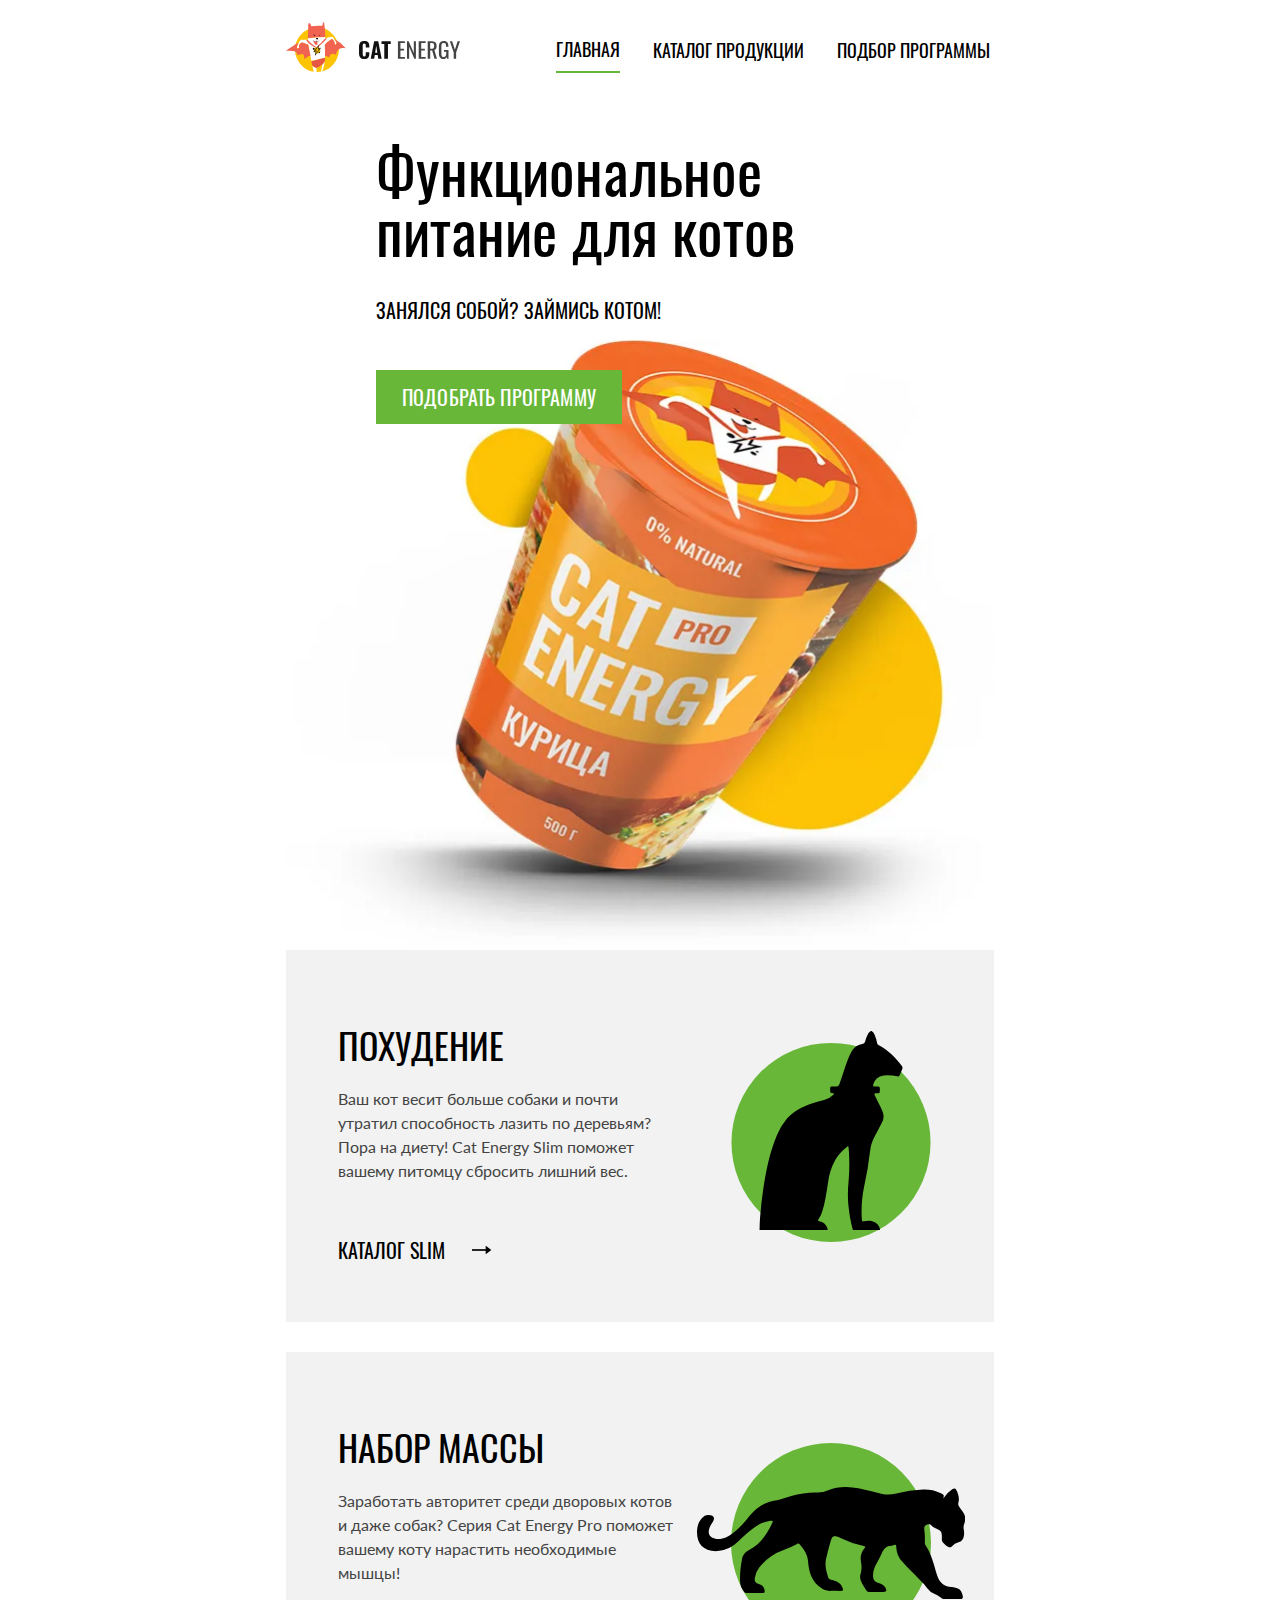
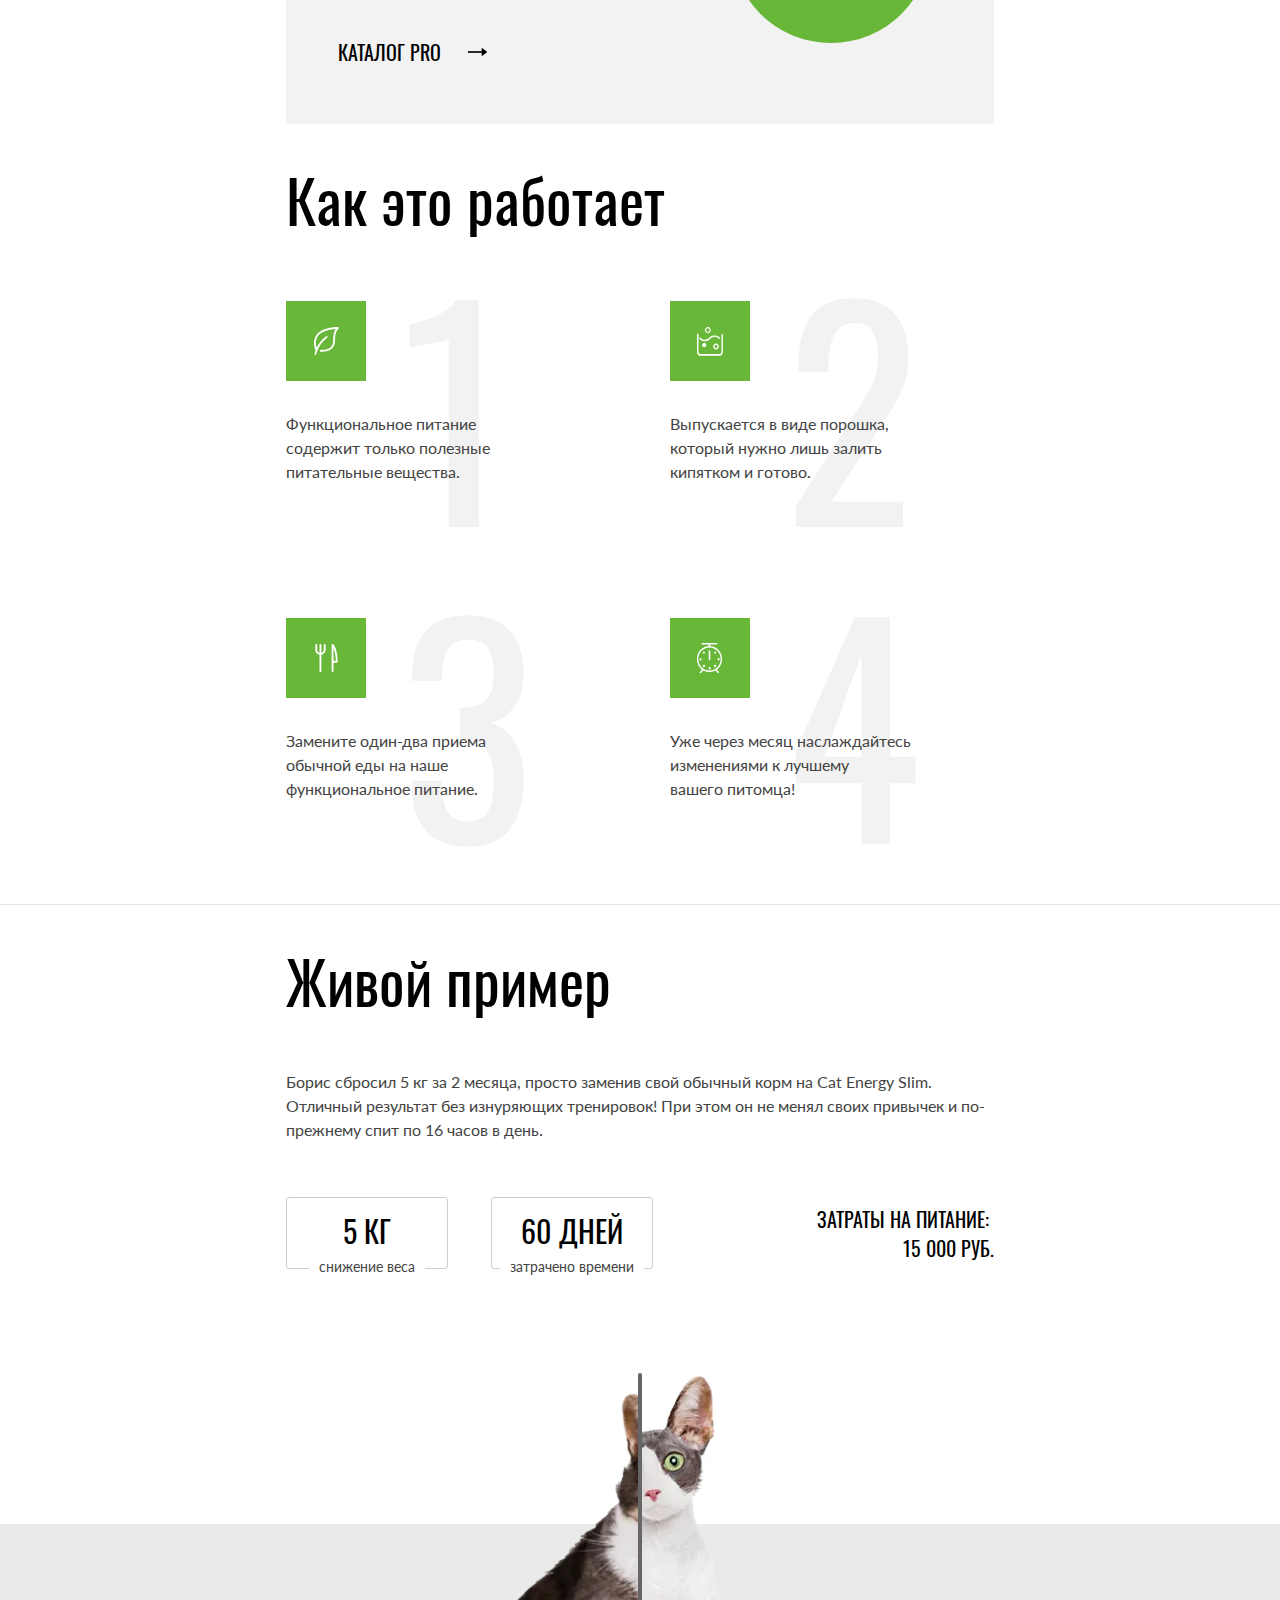
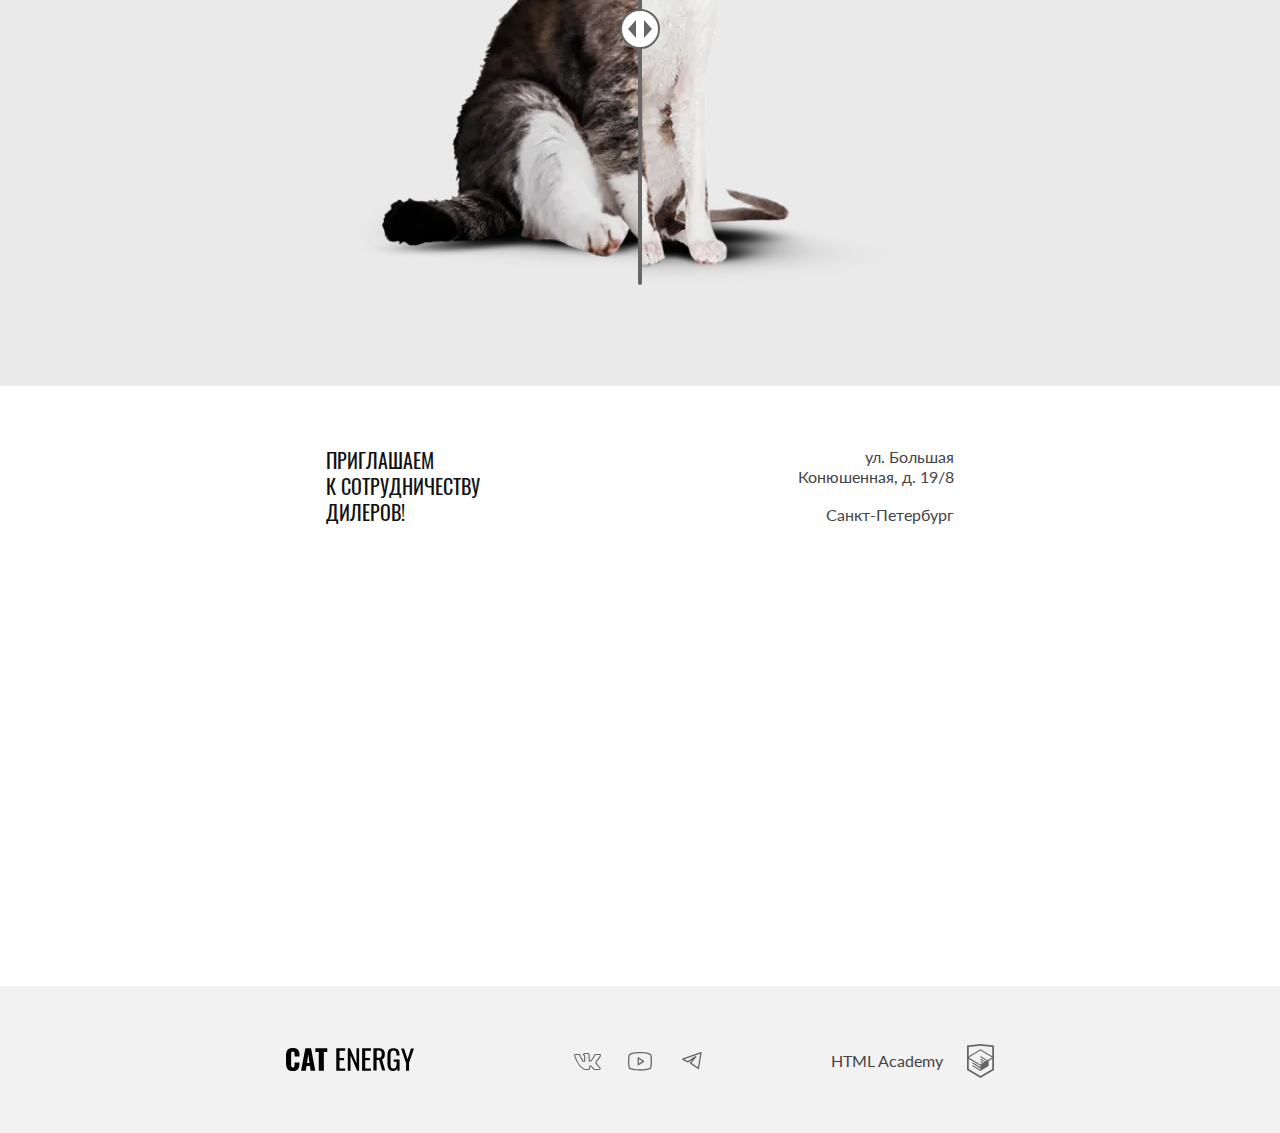
==== commit ab9c2e88: "Deploying to gh-pages from @ htmlacademy-adaptive/2088903-cat-energy-31@5397c1709e71e105ab424fb016c2" ====
--- a/index.html
+++ b/index.html
@@ -1 +1 @@
-<!DOCTYPE html><html class="page" lang="ru"><head><meta charset="UTF-8"><title>Cat Energy</title><meta name="viewport" content="width=device-width,initial-scale=1"><link rel="preload" href="styles/styles.css" as="style"><link rel="preload" href="../source/fonts/oswald/oswaldregular.woff2" as="font"><link rel="preload" href="../source/fonts/lato/Lato-Regular.woff2" as="font"><link rel="icon" href="favicon.ico"><!-- 32×32 --><link rel="icon" href="favicons/icon.svg" type="image/svg+xml"><link rel="apple-touch-icon" href="favicons/apple.png"><!-- 180×180 --><link rel="manifest" href="manifest.webmanifest"><link rel="stylesheet" href="styles/styles.css"><script src="scripts/index.js" defer="defer"></script></head><body class="page__body"><header class="header"><div class="header__wrapper container"><a class="header__logo" href="index.html"><picture><source media="(min-width: 1440px)" width="70" height="59" type="image/svg+xml" srcset="images/logo-image.svg"><source media="(min-width: 768px)" width="60" height="50" type="image/svg+xml" srcset="images/logo-image-tablet.svg"><img class="header__logo-image" src="images/logo-image-mobile.svg" width="33" height="38" alt="Логотип сайта"></picture><img class="header__logo-text" src="images/logo-text.svg" width="101" height="18" alt="Текстовый логотип сайта"></a><nav class="header__nav nav header__nav--nojs"><ul class="nav__list"><li class="nav__item"><a class="nav__link nav__link--index nav__link--current" href="#">Главная</a></li><li class="nav__item"><a class="nav__link nav__link--index" href="catalog.html">Каталог продукции</a></li><li class="nav__item"><a class="nav__link nav__link--index" href="#">Подбор программы</a></li></ul></nav><button class="header__mobile-menu header__mobile-menu--nojs" type="button" id="mobile-menu"><span class="visually-hidden">Показать меню</span></button></div></header><main><section class="hero"><div class="container"><div class="hero__wrapper"><h1 class="hero__title title-primary">Функциональное<br>питание для котов</h1><p class="hero__slogan">Занялся собой? Займись котом!</p><div class="hero__image-wrapper"><picture><source type="image/webp" media="(min-width: 1440px)" srcset="images/index-can@1x.webp, images/index-can@2x.webp 2x" width="552" height="499"><source type="image/webp" media="(min-width: 768px)" srcset="images/index-can-tablet@1x.webp, images/index-can-tablet@2x.webp 2x" width="709" height="609"><source type="image/webp" srcset="images/index-can-mobile@1x.webp, images/index-can-mobile@2x.webp 2x" width="280" height="270"><source media="(min-width: 1440px)" width="552" height="499" type="image/jpeg" srcset="images/index-can@1x.png, images/index-can@2x.png 2x"><source media="(min-width: 768px)" width="709" height="609" type="image/jpeg" srcset="images/index-can-tablet@1x.png, images/index-can-tablet@2x.png 2x"><img class="hero__image" src="images/index-can-mobile@1x.png" srcset="images/index-can-mobile@2x.png 2x" width="280" height="270" alt="Изображение продукта Cat Energy"></picture></div><a class="hero__button button button--primary" href="#">Подобрать программу</a></div></div></section><section class="programs"><div class="programs__wrapper container"><h2 class="visually-hidden">Программы питания</h2><ul class="programs__list"><li class="programs__item programs__item--slim"><h3 class="programs__item-title title-tertiary">Похудение</h3><p class="programs__item-description">Ваш кот весит больше собаки и почти утратил способность лазить по деревьям? Пора на диету! Cat Energy Slim поможет вашему питомцу сбросить лишний вес.</p><a class="programs__item-button" href="catalog.html">Каталог slim</a></li><li class="programs__item programs__item--pro"><h3 class="programs__item-title title-tertiary">Набор массы</h3><p class="programs__item-description">Заработать авторитет среди дворовых котов и даже собак? Серия Cat Energy Pro поможет вашему коту нарастить необходимые мышцы!</p><a class="programs__item-button" href="catalog.html">Каталог pro</a></li></ul></div></section><section class="advantages"><div class="advantages__wrapper container"><h2 class="advantages__title title-primary">Как это работает</h2><ul class="advantages__list"><li class="advantages__item advantages__item--healthy"><p class="advantages__item-description">Функциональное питание содержит только полезные питательные вещества.</p></li><li class="advantages__item advantages__item--handy"><p class="advantages__item-description">Выпускается в виде порошка, который нужно лишь залить кипятком и готово.</p></li><li class="advantages__item advantages__item--swap"><p class="advantages__item-description">Замените один-два приема обычной еды на наше функциональное питание.</p></li><li class="advantages__item advantages__item--result"><p class="advantages__item-description">Уже через месяц наслаждайтесь изменениями к лучшему вашего&nbsp;питомца!</p></li></ul></div></section><section class="example"><div class="example__wrapper container"><div class="example__text-wrapper"><h2 class="example__title title-primary">Живой пример</h2><p class="example__description">Борис сбросил 5 кг за 2 месяца, просто заменив свой обычный корм на Cat Energy Slim. Отличный результат без&nbsp;изнуряющих тренировок! При этом он не менял своих привычек и по-прежнему спит по 16 часов в день.</p><div class="example__stats"><ul class="example__list"><li class="example__item"><p class="example__item-title">5 кг</p><p class="example__item-text">Снижение веса</p></li><li class="example__item"><p class="example__item-title">60 дней</p><p class="example__item-text">Затрачено времени</p></li></ul><p class="example__total"><span>Затраты на питание:&nbsp;</span> <span>15 000 РУБ.</span></p></div></div><div class="example__slider slider"><picture><source type="image/webp" media="(min-width: 768px)" srcset="images/fat-cat-tablet@1x.webp, images/fat-cat-tablet@2x.webp 2x" width="560" height="512"><source type="image/webp" srcset="images/fat-cat-mobile@1x.webp, images/fat-cat-mobile@2x.webp 2x" width="280" height="256"><source media="(min-width: 768px)" width="560" height="512" type="image/png" srcset="images/fat-cat-tablet@1x.png, images/fat-cat-tablet@2x.png 2x"><img class="slider__image slider__image--before" src="images/fat-cat-mobile@1x.png" srcset="images/fat-cat-mobile@2x.png 2x" width="280" height="256" alt="Фото до, толстый кот"></picture><picture><source type="image/webp" media="(min-width: 768px)" srcset="images/slim-cat-tablet@1x.webp, images/slim-cat-tablet@2x.webp 2x" width="560" height="512"><source type="image/webp" srcset="images/slim-cat-mobile@1x.webp, images/slim-cat-mobile@2x.webp 2x" width="280" height="256"><source media="(min-width: 768px)" width="560" height="512" type="image/png" srcset="images/slim-cat-tablet@1x.png, images/slim-cat-tablet@2x.png 2x"><img class="slider__image slider__image--after" src="images/slim-cat-mobile@1x.png" srcset="images/slim-cat-mobile@2x.png 2x" width="280" height="256" alt="Фото после, худой кот"></picture><button class="slider__thumb" type="button"><span class="visually-hidden">Показать разницу до и после</span></button></div></div></section><section class="contacts contacts--nojs"><div class="contacts__description container"><div class="contacts__content"><h2 class="contacts__title">Приглашаем<br>к сотрудничеству<br>дилеров!</h2><address class="contacts__address">ул. Большая<br>Конюшенная, д. 19/8<br><span>Санкт-Петербург</span></address></div></div><div class="contacts__map"><noscript><picture><source type="image/webp" media="(min-width: 1440px)" srcset="images/map-desktop@1x.webp, images/map-desktop@2x.webp 2x" width="1440" height="400"><source type="image/webp" media="(min-width: 768px)" srcset="images/map-tablet@1x.webp, images/map-tablet@2x.webp 2x" width="768" height="400"><source type="image/webp" srcset="images/map-mobile@1x.webp, images/map-mobile@2x.webp 2x" width="320" height="362"><source media="(min-width: 1200px)" type="image/jpeg" srcset="images/map-desktop@1x.png, images/map-desktop@2x.png 2x" width="1440" height="400"><source media="(min-width: 768px)" type="image/jpeg" srcset="images/map-tablet@1x.png, images/map-tablet@2x.png 2x" width="768" height="400"><img class="contacts__map-image" src="images/map-mobile@1x.png" srcset="images/map-mobile@2x.png 2x" width="320" height="362" alt="Изображение карты"></picture></noscript><iframe src="https://www.google.com/maps/embed?pb=!1m18!1m12!1m3!1d1998.603787672859!2d30.32047247805643!3d59.93871647491515!2m3!1f0!2f0!3f0!3m2!1i1024!2i768!4f13.1!3m3!1m2!1s0x4696310fca145cc1%3A0x42b32648d8238007!2z0JHQvtC70YzRiNCw0Y8g0JrQvtC90Y7RiNC10L3QvdCw0Y8g0YPQuy4sIDE5LzgsINCh0LDQvdC60YIt0J_QtdGC0LXRgNCx0YPRgNCzLCAxOTExODY!5e0!3m2!1sru!2sru!4v1716108182416!5m2!1sru!2sru" width="320" height="362" allowfullscreen="" loading="lazy" referrerpolicy="no-referrer-when-downgrade" title="Офис компании по адресу ул. Большая Конюшенная, д. 19/8 Санкт-Петербург"></iframe></div></section></main><footer class="footer"><div class="footer__wrapper container"><a class="footer__logo" href="#"><img class="footer__logo-image" src="images/logo-text-mobile.svg" width="128" height="124" alt="Текстовый логотип сайта"></a><ul class="footer__socials socials"><li class="socials__item"><a class="socials__link socials__link--vkontakte" href="https://vk.com/htmlacademy" target="_blank" rel="noreferrer noopener"><span class="visually-hidden">Мы в Вконтакте</span></a></li><li class="socials__item"><a class="socials__link socials__link--youtube" href="https://www.youtube.com/user/htmlacademyru" target="_blank" rel="noreferrer noopener"><span class="visually-hidden">Мы в Ютубе</span></a></li><li class="socials__item"><a class="socials__link socials__link--telegram" href="https://t.me/htmlacademy" target="_blank" rel="noreferrer noopener"><span class="visually-hidden">Мы в Телеграме</span></a></li></ul><div class="footer__copyright"><a class="footer__copyright-link" href="https://htmlacademy.ru/intensive/adaptive"><span class="footer__copyright-text">HTML Academy</span></a></div></div></footer></body></html>+<!DOCTYPE html><html lang="ru"><head><meta charset="UTF-8"><title>Cat Energy</title><meta name="viewport" content="width=device-width,initial-scale=1"><link rel="preload" href="styles/styles.css" as="style"><link rel="preload" href="../source/fonts/oswald/oswaldregular.woff2" as="font"><link rel="preload" href="../source/fonts/lato/Lato-Regular.woff2" as="font"><link rel="icon" href="favicon.ico"><!-- 32×32 --><link rel="icon" href="favicons/icon.svg" type="image/svg+xml"><link rel="apple-touch-icon" href="favicons/apple.png"><!-- 180×180 --><link rel="manifest" href="manifest.webmanifest"><link rel="stylesheet" href="styles/styles.css"><script src="scripts/index.js" defer="defer"></script></head><body><header class="header header--index"><div class="header__wrapper container"><a class="header__logo" href="index.html"><picture><source media="(min-width: 1440px)" width="70" height="59" type="image/svg+xml" srcset="images/logo-image.svg"><source media="(min-width: 768px)" width="60" height="50" type="image/svg+xml" srcset="images/logo-image-tablet.svg"><img class="header__logo-image" src="images/logo-image-mobile.svg" width="33" height="38" alt="Логотип сайта"></picture><img class="header__logo-text" src="images/logo-text.svg" width="101" height="18" alt="Текстовый логотип сайта"></a><nav class="header__nav nav header__nav--nojs"><ul class="nav__list"><li class="nav__item"><a class="nav__link nav__link--index nav__link--current" href="#">Главная</a></li><li class="nav__item"><a class="nav__link nav__link--index" href="catalog.html">Каталог продукции</a></li><li class="nav__item"><a class="nav__link nav__link--index" href="#">Подбор программы</a></li></ul></nav><button class="header__mobile-menu header__mobile-menu--nojs" type="button" id="mobile-menu"><span class="visually-hidden">Показать меню</span></button></div></header><main><section class="hero"><div class="container"><div class="hero__wrapper"><h1 class="hero__title title-primary">Функциональное<br>питание для котов</h1><p class="hero__slogan">Занялся собой? Займись котом!</p><div class="hero__image-wrapper"><picture><source type="image/webp" media="(min-width: 1440px)" srcset="images/index-can@1x.webp, images/index-can@2x.webp 2x" width="552" height="499"><source type="image/webp" media="(min-width: 768px)" srcset="images/index-can-tablet@1x.webp, images/index-can-tablet@2x.webp 2x" width="709" height="609"><source type="image/webp" srcset="images/index-can-mobile@1x.webp, images/index-can-mobile@2x.webp 2x" width="280" height="270"><source media="(min-width: 1440px)" width="552" height="499" type="image/jpeg" srcset="images/index-can@1x.png, images/index-can@2x.png 2x"><source media="(min-width: 768px)" width="709" height="609" type="image/jpeg" srcset="images/index-can-tablet@1x.png, images/index-can-tablet@2x.png 2x"><img class="hero__image" src="images/index-can-mobile@1x.png" srcset="images/index-can-mobile@2x.png 2x" width="280" height="270" alt="Изображение продукта Cat Energy"></picture></div><a class="hero__button button button--primary" href="#">Подобрать программу</a></div></div></section><section class="programs"><div class="programs__wrapper container"><h2 class="visually-hidden">Программы питания</h2><ul class="programs__list"><li class="programs__item programs__item--slim"><h3 class="programs__item-title title-tertiary">Похудение</h3><p class="programs__item-description">Ваш кот весит больше собаки и почти утратил способность лазить по деревьям? Пора на диету! Cat Energy Slim поможет вашему питомцу сбросить лишний вес.</p><a class="programs__item-button" href="catalog.html">Каталог slim</a></li><li class="programs__item programs__item--pro"><h3 class="programs__item-title title-tertiary">Набор массы</h3><p class="programs__item-description">Заработать авторитет среди дворовых котов и даже собак? Серия Cat Energy Pro поможет вашему коту нарастить необходимые мышцы!</p><a class="programs__item-button" href="catalog.html">Каталог pro</a></li></ul></div></section><section class="advantages"><div class="advantages__wrapper container"><h2 class="advantages__title title-primary">Как это работает</h2><ul class="advantages__list"><li class="advantages__item advantages__item--healthy"><p class="advantages__item-description">Функциональное питание содержит только полезные питательные вещества.</p></li><li class="advantages__item advantages__item--handy"><p class="advantages__item-description">Выпускается в виде порошка, который нужно лишь залить кипятком и готово.</p></li><li class="advantages__item advantages__item--swap"><p class="advantages__item-description">Замените один-два приема обычной еды на наше функциональное питание.</p></li><li class="advantages__item advantages__item--result"><p class="advantages__item-description">Уже через месяц наслаждайтесь изменениями к лучшему вашего&nbsp;питомца!</p></li></ul></div></section><section class="example"><div class="example__wrapper container"><div class="example__text-wrapper"><h2 class="example__title title-primary">Живой пример</h2><p class="example__description">Борис сбросил 5 кг за 2 месяца, просто заменив свой обычный корм на Cat Energy Slim. Отличный результат без&nbsp;изнуряющих тренировок! При этом он не менял своих привычек и по-прежнему спит по 16 часов в день.</p><div class="example__stats"><ul class="example__list"><li class="example__item"><p class="example__item-title">5 кг</p><p class="example__item-text">Снижение веса</p></li><li class="example__item"><p class="example__item-title">60 дней</p><p class="example__item-text">Затрачено времени</p></li></ul><p class="example__total"><span>Затраты на питание:&nbsp;</span> <span>15 000 РУБ.</span></p></div></div><div class="example__slider slider"><picture><source type="image/webp" media="(min-width: 768px)" srcset="images/fat-cat-tablet@1x.webp, images/fat-cat-tablet@2x.webp 2x" width="560" height="512"><source type="image/webp" srcset="images/fat-cat-mobile@1x.webp, images/fat-cat-mobile@2x.webp 2x" width="280" height="256"><source media="(min-width: 768px)" width="560" height="512" type="image/png" srcset="images/fat-cat-tablet@1x.png, images/fat-cat-tablet@2x.png 2x"><img class="slider__image slider__image--before" src="images/fat-cat-mobile@1x.png" srcset="images/fat-cat-mobile@2x.png 2x" width="280" height="256" alt="Фото до, толстый кот"></picture><picture><source type="image/webp" media="(min-width: 768px)" srcset="images/slim-cat-tablet@1x.webp, images/slim-cat-tablet@2x.webp 2x" width="560" height="512"><source type="image/webp" srcset="images/slim-cat-mobile@1x.webp, images/slim-cat-mobile@2x.webp 2x" width="280" height="256"><source media="(min-width: 768px)" width="560" height="512" type="image/png" srcset="images/slim-cat-tablet@1x.png, images/slim-cat-tablet@2x.png 2x"><img class="slider__image slider__image--after" src="images/slim-cat-mobile@1x.png" srcset="images/slim-cat-mobile@2x.png 2x" width="280" height="256" alt="Фото после, худой кот"></picture><button class="slider__thumb" type="button"><span class="visually-hidden">Показать разницу до и после</span></button></div></div></section><section class="contacts contacts--nojs"><div class="contacts__description container"><div class="contacts__content"><h2 class="contacts__title">Приглашаем<br>к сотрудничеству<br>дилеров!</h2><address class="contacts__address">ул. Большая<br>Конюшенная, д. 19/8<br><span>Санкт-Петербург</span></address></div></div><div class="contacts__map"><noscript><picture><source type="image/webp" media="(min-width: 1440px)" srcset="images/map-desktop@1x.webp, images/map-desktop@2x.webp 2x" width="1440" height="400"><source type="image/webp" media="(min-width: 768px)" srcset="images/map-tablet@1x.webp, images/map-tablet@2x.webp 2x" width="768" height="400"><source type="image/webp" srcset="images/map-mobile@1x.webp, images/map-mobile@2x.webp 2x" width="320" height="362"><source media="(min-width: 1200px)" type="image/jpeg" srcset="images/map-desktop@1x.png, images/map-desktop@2x.png 2x" width="1440" height="400"><source media="(min-width: 768px)" type="image/jpeg" srcset="images/map-tablet@1x.png, images/map-tablet@2x.png 2x" width="768" height="400"><img class="contacts__map-image" src="images/map-mobile@1x.png" srcset="images/map-mobile@2x.png 2x" width="320" height="362" alt="Изображение карты"></picture></noscript><iframe src="https://www.google.com/maps/embed?pb=!1m18!1m12!1m3!1d1998.603787672859!2d30.32047247805643!3d59.93871647491515!2m3!1f0!2f0!3f0!3m2!1i1024!2i768!4f13.1!3m3!1m2!1s0x4696310fca145cc1%3A0x42b32648d8238007!2z0JHQvtC70YzRiNCw0Y8g0JrQvtC90Y7RiNC10L3QvdCw0Y8g0YPQuy4sIDE5LzgsINCh0LDQvdC60YIt0J_QtdGC0LXRgNCx0YPRgNCzLCAxOTExODY!5e0!3m2!1sru!2sru!4v1716108182416!5m2!1sru!2sru" width="320" height="362" allowfullscreen="" loading="lazy" referrerpolicy="no-referrer-when-downgrade" title="Офис компании по адресу ул. Большая Конюшенная, д. 19/8 Санкт-Петербург"></iframe></div></section></main><footer class="footer"><div class="footer__wrapper container"><a class="footer__logo" href="#"><img class="footer__logo-image" src="images/logo-text-mobile.svg" width="128" height="124" alt="Текстовый логотип сайта"></a><ul class="footer__socials socials"><li class="socials__item"><a class="socials__link socials__link--vkontakte" href="https://vk.com/htmlacademy" target="_blank" rel="noreferrer noopener"><span class="visually-hidden">Мы в Вконтакте</span></a></li><li class="socials__item"><a class="socials__link socials__link--youtube" href="https://www.youtube.com/user/htmlacademyru" target="_blank" rel="noreferrer noopener"><span class="visually-hidden">Мы в Ютубе</span></a></li><li class="socials__item"><a class="socials__link socials__link--telegram" href="https://t.me/htmlacademy" target="_blank" rel="noreferrer noopener"><span class="visually-hidden">Мы в Телеграме</span></a></li></ul><a class="footer__copyright" href="https://htmlacademy.ru/intensive/adaptive"><span class="footer__copyright-text">HTML Academy</span></a></div></footer></body></html>--- a/styles/styles.css
+++ b/styles/styles.css
@@ -1 +1 @@
-@font-face{font-family:Lato;font-weight:400;font-style:normal;font-display:swap;src:url(../fonts/lato/Lato-Regular.woff2)format("woff2")}@font-face{font-family:Oswald;font-weight:400;font-style:normal;font-display:swap;src:url(../fonts/oswald/oswaldregular.woff2)format("woff2")}*,:before,:after{box-sizing:border-box}html{height:100%}body{color:#444;word-wrap:break-word;word-break:break-word;background-color:#fff;min-width:320px;height:100%;margin:0;font-family:Lato,Arial,sans-serif;font-size:14px;font-weight:400;line-height:18px}@media (width>=768px){body{font-size:16px;line-height:24px}}img{object-fit:contain;max-width:100%;height:auto}.button{text-transform:uppercase;border:none;padding:10px;font-family:Oswald,Arial,sans-serif;font-size:16px;line-height:20px;text-decoration:none}.button--primary{color:#fff;background-color:#68b738}.button--primary:hover{background-color:#5eaa2f}.button--primary:active{color:#ffffff4d}.button--secondary{color:#444;background-color:#f2f2f2}.button--secondary:hover,.button--secondary:active{background-color:#ebebeb}.button:disabled{color:#fff;background-color:#ebebeb}.button:disabled:hover{cursor:default;background-color:#ebebeb;outline:none}.title-primary{color:#000;margin:0;font-family:Oswald,Arial,sans-serif;font-size:36px;font-weight:400;line-height:36px}@media (width>=768px){.title-primary{font-size:60px;line-height:60px}}.title-secondary{color:#000;font-family:Oswald,Arial,sans-serif;font-size:24px;font-weight:400;line-height:24px}@media (width>=768px){.title-secondary{font-size:32px;line-height:32px}}@media (width>=1440px){.title-secondary{font-size:40px;line-height:40px}}.title-tertiary{color:#000;text-transform:uppercase;margin:0;font-family:Oswald,Arial,sans-serif;font-size:24px;font-weight:400;line-height:37px}@media (width>=768px){.title-tertiary{font-size:36px;line-height:36px}}.title-quaternary{color:#222;text-transform:uppercase;font-family:Oswald,Arial,sans-serif;font-size:16px;font-weight:400;line-height:20px}@media (width>=768px){.title-quaternary{font-size:20px;line-height:24px}}.title-decoration{background-color:#fff;width:-moz-fit-content;width:fit-content;position:relative;box-shadow:-20px 0 #fff,40px 0 #fff}@media (width>=768px){.title-decoration{box-shadow:0 0 #fff,40px 0 #fff}}@media (width>=1440px){.title-decoration{box-shadow:-40px 0 #fff,40px 0 #fff}}.title-decoration:before{content:"";z-index:-1;background-color:#68b738;width:100vw;height:2px;position:absolute;top:.5em;right:0;box-shadow:100vw 0 #68b738}.container{width:100%;margin:0 auto;padding:0 20px}@media (width>=768px){.container{max-width:768px;padding:0 30px}}@media (width>=1440px){.container{max-width:1280px}}.header{border-bottom:1px solid #e6e6e6;padding:14px 0 12px;position:relative}@media (width>=768px){.header{border-bottom:none;padding:25px 0 0}}@media (width>=1440px){.header{padding:55px 0 0}}.header__wrapper{flex-wrap:wrap;justify-content:space-between;display:flex}@media (width>=768px){.header__wrapper{row-gap:15px}}.header__logo{align-items:center;gap:56px;height:38px;display:flex}@media (width>=768px){.header__logo{gap:13px;height:50px}}@media (width>=1440px){.header__logo{gap:14px;height:59px}}.header__logo:hover{opacity:.8}.header__logo:active{opacity:.6}@media (width>=1440px){.header__logo-text{width:118px;height:21px}}.header__nav{z-index:1;background-color:#fff;min-width:100%;display:none;position:absolute;top:65px;left:0}@media (width>=768px){.header__nav{background-color:#0000;min-width:436px;max-width:calc(100% - 200px);display:block;position:static}}@media (width>=1440px){.header__nav{max-width:600px}}.header__mobile-menu{background-color:#0000;border:none;padding:5px 0 5px 5px}@media (width>=768px){.header__mobile-menu{display:none}}.header__mobile-menu:before{content:"";background-image:url(../icons/stack.svg#menu-closed);background-position:50%;background-repeat:no-repeat;background-size:24px 24px;width:24px;height:24px;display:block}.header__mobile-menu--opened:before{background-image:url(../icons/stack.svg#menu-opened);background-size:18px 18px}.header__mobile-menu--nojs{visibility:hidden}.header__nav:has(+.header__mobile-menu--opened){display:block}@media (width<=767px){.header__nav--nojs{order:1;margin-top:15px;margin-bottom:-13px;display:block;position:static}}.header__nav--nojs>.nav__list{border-top:1px solid #e6e6e6;margin:0 -20px}.nav__list{flex-flow:column wrap;height:100%;margin:0;padding:0;list-style:none;display:flex}@media (width>=768px){.nav__list{flex-flow:wrap;justify-content:end;gap:15px 33px;margin-right:4px}}.nav__item{border-bottom:1px solid #e6e6e6;flex:1 0 66px;justify-content:center;align-items:center;display:flex}@media (width>=768px){.nav__item{flex:unset;border-bottom:none}}.nav__link{color:#000;text-transform:uppercase;font-family:Oswald,Arial,sans-serif;font-size:20px;line-height:20px;text-decoration:none}.nav__link:hover{color:#0009}.nav__link:active{color:#0000004d}@media (width>=768px){.nav__link{padding:10px 0;font-size:18px;line-height:24px}}@media (width>=1440px){.nav__link{font-size:20px;line-height:30px}}@media (width>=768px){.nav__link--current{border-bottom:2px solid #68b738}}@media (width>=1440px){.nav__link--current{font-size:20px}.nav__link--index{color:#fff}.nav__link--index:hover{color:#fff9}.nav__link--index:active{color:#ffffff4d}.nav__link--index.nav__link--current{border-bottom:2px solid #fff}}.footer{background-color:#f2f2f2;padding:20px 0}@media (width>=768px){.footer{padding:0}}.footer__wrapper{flex-flow:column wrap;display:flex}@media (width>=768px){.footer__wrapper{flex-direction:row;justify-content:space-between;align-items:center;padding-top:58px;padding-bottom:55px}}@media (width>=1440px){.footer__wrapper{padding-top:66px;padding-bottom:66px}}.footer__logo{text-align:center;padding:20px 0 16px}@media (width>=768px){.footer__logo{padding:3px 0 0}}@media (width>=1440px){.footer__logo{padding:6px 0 0}}.footer__logo-image:hover{opacity:.81}.footer__logo-image:active{opacity:.62}.footer__socials{border-top:1px solid #d9d9d9;justify-content:center;gap:24px;margin:0;padding:20px 0 19px;display:flex}@media (width>=768px){.footer__socials{border-top:none;margin-left:34px;padding:0}}.footer__copyright{border-top:1px solid #d9d9d9;align-items:center;padding:20px 0;line-height:20px;display:flex}@media (width>=768px){.footer__copyright{border-top:none;padding:0}}.footer__copyright-link{color:#444;justify-content:space-between;align-items:center;gap:23px;width:100%;text-decoration:none;transition:background-color .3s;display:flex}.footer__copyright-link:after{content:"";background-color:#666;width:27px;height:34px;transition:background-color .3s;-webkit-mask-image:url(../icons/stack.svg#copyright-logo);mask-image:url(../icons/stack.svg#copyright-logo);-webkit-mask-position:50%;mask-position:50%;-webkit-mask-size:27px 34px;mask-size:27px 34px;-webkit-mask-repeat:no-repeat;mask-repeat:no-repeat}.footer__copyright-link:hover:after{background-color:#68b738}.footer__copyright-link:active{color:#4444444d}.footer__copyright-link:active:after{background-color:#68b7384d}.footer__copyright-text{font-size:16px;line-height:20px}.visually-hidden{clip:rect(0 0 0 0);border:0;width:1px;height:1px;margin:-1px;padding:0;position:absolute;overflow:hidden}.advantages__wrapper{padding-top:22px;padding-bottom:49px}@media (width>=768px){.advantages__wrapper{border-bottom:1px solid #e6e6e6;padding-top:45px;padding-bottom:55px}}@media (width>=1440px){.advantages__wrapper{border-bottom:0;padding-top:71px;padding-bottom:69px}}.advantages__title{margin:0}.advantages__list{counter-reset:advantages 0;grid-template-columns:1fr;row-gap:20px;margin:42px 0 0;padding:0;list-style:none;display:grid}@media (width>=768px){.advantages__list{grid-template-columns:1fr 1fr;gap:37px 59px;margin:23px 0 0;display:grid}}@media (width>=1440px){.advantages__list{grid-template-columns:repeat(4,1fr);gap:37px 75px}}.advantages__item{z-index:1;counter-increment:advantages 1;align-items:center;gap:20px;display:flex;position:relative}@media (width>=768px){.advantages__item{flex-direction:column;justify-content:center;align-items:start;gap:31px;width:250px;min-height:280px}}.advantages__item:before{content:"";background-color:#68b738;background-position:50%;background-repeat:no-repeat;width:60px;min-width:60px;height:60px;display:block}@media (width>=768px){.advantages__item:before{width:80px;height:80px}}.advantages__item:after{content:counter(advantages);z-index:-1;color:#f2f2f2;font-family:Oswald,Arial,sans-serif;font-size:280px;line-height:280px;display:none;position:absolute;top:10px;left:115px}@media (width>=768px){.advantages__item:after{display:block}}.advantages__item--healthy:before{background-image:url(../icons/stack.svg#leaf);background-size:25px 28px}.advantages__item--handy:before{background-image:url(../icons/stack.svg#powder);background-size:26px 29px}.advantages__item--swap:before{background-image:url(../icons/stack.svg#eat);background-size:25px 28px}.advantages__item--result:before{background-image:url(../icons/stack.svg#watch);background-size:27px 31px}.advantages__item-description{word-break:break-word;margin:0;padding:2px 0 4px}@media (width>=768px){.advantages__item-description{padding:0}}.catalog__wrapper{padding:0}@media (width>=768px){.catalog__wrapper{padding:0 30px}}.catalog__title{padding:28px 0 0 20px}@media (width>=768px){.catalog__title{padding:65px 0 0}}@media (width>=1440px){.catalog__title{padding:74px 0 0}}.catalog__list{margin:0;padding:41px 0 0;list-style:none}@media (width>=768px){.catalog__list{grid-template-columns:repeat(2,1fr);gap:60px;padding:84px 0 0;display:grid}}@media (width>=1440px){.catalog__list{grid-template-columns:repeat(4,1fr);gap:63px 80px;padding:84px 0 0}}.catalog__item{border-top:1px solid #ebebeb;padding:19px 20px 25px}@media (width>=768px){.catalog__item{background-image:linear-gradient(#fff 16%,#f2f2f2 16%);border-top:none;padding:0 37px 40px}}@media (width>=1440px){.catalog__item{padding:12px 38px 40px}}.contacts{position:relative}.contacts--with-background{background:#f2f2f2}.contacts__content{flex-flow:wrap;justify-content:space-between;padding:26px 0;display:flex}@media (width>=768px){.contacts__content{padding:61px 40px}}@media (width>=1440px){.contacts__content{z-index:1;background-color:#fff;gap:95px;max-width:565px;margin-top:95px;padding:60px 78px 60px 80px;position:absolute}}.contacts__title{color:#111;text-transform:uppercase;max-width:50%;margin:0;font-family:Oswald,Arial,sans-serif;font-size:16px;font-weight:400;line-height:20px}@media (width>=768px){.contacts__title{font-size:20px;line-height:26px}}.contacts__address{word-wrap:break-word;max-width:50%;font-style:normal;line-height:20px}@media (width>=768px){.contacts__address{text-align:end;flex-direction:column;justify-content:space-between;display:flex}}@media (width>=1440px){.contacts__address{text-align:start}}.contacts__map{vertical-align:middle;width:100%;height:362px;position:relative}@media (width>=768px){.contacts__map{height:400px}}.contacts__map-image{object-fit:cover;width:100%;height:362px}@media (width>=768px){.contacts__map-image{height:400px}}.contacts iframe{z-index:2;border:0;width:100%;height:362px}@media (width>=768px){.contacts iframe{height:400px}}.contacts--nojs iframe{display:none}.example{background-color:#eaeaea;position:relative}@media (width>=768px){.example{background-color:#0000}}.example:after{content:"";z-index:-1;background-color:#f2f2f2;min-height:462px;position:absolute;bottom:0;left:0;right:0}.example__wrapper{flex-flow:column wrap;align-items:center;gap:20px;padding-top:27px;padding-bottom:40px;display:flex}@media (width>=768px){.example__wrapper{gap:104px;padding-top:45px;padding-bottom:101px}}@media (width>=1440px){.example__wrapper{flex-direction:row;justify-content:space-between;align-items:start;padding-top:0;padding-bottom:75px}.example__text-wrapper{max-width:436px}.example__title{margin:9px 0 0}}.example__description{margin:42px 0 0}@media (width>=768px){.example__description{margin:60px 0 0}}@media (width>=1440px){.example__description{margin:146px 0 0}}.example__stats{flex-flow:column wrap;gap:34px;margin:20px 0 0;display:flex}@media (width>=768px){.example__stats{flex-direction:row;justify-content:space-between;margin:55px 0 0}}@media (width>=1440px){.example__stats{flex-direction:column;gap:60px;margin:69px 0 0}}.example__list{flex-flow:wrap;justify-content:center;gap:32px;margin:0;padding:0;list-style:none;display:flex}@media (width>=768px){.example__list{justify-content:start;gap:43px}}@media (width>=1440px){.example__list{gap:42px}}.example__item{border:1px solid #cdcdcd;border-radius:3px;width:124px;height:56px;position:relative}@media (width>=768px){.example__item{width:162px;height:72px}}.example__item-title{color:#000;text-align:center;text-transform:uppercase;margin:0;padding:14px 0 0;font-family:Oswald,Arial,sans-serif;font-size:24px;line-height:24px}@media (width>=768px){.example__item-title{font-size:30px;line-height:37px}}.example__item-text{text-transform:lowercase;text-align:center;background-color:#eaeaea;width:87px;height:-moz-fit-content;height:fit-content;margin:0;padding:0 15px;font-size:12px;line-height:12px;position:absolute;top:85%;bottom:0;left:50%;transform:translate(-50%)}@media (width>=768px){.example__item-text{background-color:#fff;width:max-content;max-width:145px;padding:0 10px;font-size:14px;line-height:14px;top:88%}}@media (width>=1440px){.example__item-text{background-color:#f2f2f2}}.example__total{color:#000;text-align:center;text-transform:uppercase;margin:0;font-family:Oswald,Arial,sans-serif;font-size:14px;line-height:20px}@media (width>=768px){.example__total{flex-flow:column wrap;justify-content:center;align-items:end;gap:9px;padding:0;font-size:20px;display:flex}}@media (width>=1440px){.example__total{flex-direction:row;justify-content:start;align-items:center;gap:60px;padding:0}}.example__slider{width:280px;height:256px;position:relative}@media (width>=768px){.example__slider{width:560px;height:512px}}@media (width>=1440px){.example__slider{margin-top:10px}}.extras__wrapper{padding-top:24px}@media (width>=768px){.extras__wrapper{padding-top:74px}}@media (width>=1440px){.extras__wrapper{grid-template-columns:1fr 245px;grid-template-areas:"section-title section-title""list offer";gap:80px;padding-top:71px;display:grid}}.extras__title{grid-area:section-title;margin:0}@media (width>=768px){.extras__title{padding:0 0 0 40px}}@media (width>=1440px){.extras__title{padding:0}}.extras__list{grid-area:list;margin:36px 0 0;padding:0;list-style:none}@media (width>=768px){.extras__list{margin:80px 0 0}}@media (width>=1440px){.extras__list{margin:0}}.extras__item{border-top:1px solid #cdcdcd;grid-template-columns:repeat(2,1fr);grid-template-areas:"title title""quantity price""button button";padding:13px 0 18px;display:grid}.extras__item:last-child{border-bottom:1px solid #cdcdcd;padding-bottom:16px}@media (width>=768px){.extras__item{border-left:1px solid #cdcdcd;border-right:1px solid #cdcdcd;grid-template-columns:5fr 3fr 92px;grid-template-areas:"title quantity price""button button button";align-items:center;gap:25px 0;padding:26px 38px 27px}.extras__item:last-child{padding-bottom:26px}}@media (width>=1440px){.extras__item{border-left:0;border-right:0;grid-template-columns:15fr 11fr 62px 244px;grid-template-areas:"title quantity price button";gap:0 20px;padding:15px 0 16px}.extras__item:last-child{padding-bottom:15px}}.extras__item-title{color:#222;text-transform:uppercase;grid-area:title;margin:0;font-family:Oswald,Arial,sans-serif;font-size:16px;line-height:16px}@media (width>=768px){.extras__item-title{font-size:20px;line-height:20px}}.extras__item-text{grid-area:quantity;margin:13px 0 0;line-height:14px}@media (width>=768px){.extras__item-text{justify-self:end;margin:0;line-height:20px}}@media (width>=1440px){.extras__item-text{justify-self:start}}.extras__item-text--price{grid-area:price;justify-self:end}@media (width>=1440px){.extras__item-text--price{justify-self:start}}.extras__special-offer{text-align:center;background-image:-webkit-linear-gradient(90deg,#68b738d9 0% 100%),-webkit-image-set(url(../images/special-offer-backround-mobile@1x.webp) 1x type("image/webp"),url(../images/special-offer-backround-mobile@2x.webp) 2x type("image/webp"),url(../images/special-offer-backround-mobile@1x.jpg) 1x type("image/jpg"),url(../images/special-offer-backround-mobile@2x.jpg) 2x type("image/jpg"));background-image:linear-gradient(90deg,#68b738d9 0% 100%),image-set("../images/special-offer-backround-mobile@1x.webp" 1x type("image/webp"),"../images/special-offer-backround-mobile@2x.webp" 2x type("image/webp"),"../images/special-offer-backround-mobile@1x.jpg" 1x type("image/jpg"),"../images/special-offer-backround-mobile@2x.jpg" 2x type("image/jpg"));background-position:50%;background-repeat:no-repeat;background-size:cover;flex-direction:column;grid-area:offer;justify-content:space-between;align-items:center;min-height:290px;margin:36px 0 0;padding:58px 58px 43px;display:flex}@media (width>=768px){.extras__special-offer{background-image:-webkit-linear-gradient(90deg,#68b738d9 0% 100%),-webkit-image-set(url(../images/special-offer-backround-tablet@1x.webp) 1x type("image/webp"),url(../images/special-offer-backround-tablet@2x.webp) 2x type("image/webp"),url(../images/special-offer-backround-tablet@1x.jpg) 1x type("image/jpg"),url(../images/special-offer-backround-tablet@2x.jpg) 2x type("image/jpg"));background-image:linear-gradient(90deg,#68b738d9 0% 100%),image-set("../images/special-offer-backround-tablet@1x.webp" 1x type("image/webp"),"../images/special-offer-backround-tablet@2x.webp" 2x type("image/webp"),"../images/special-offer-backround-tablet@1x.jpg" 1x type("image/jpg"),"../images/special-offer-backround-tablet@2x.jpg" 2x type("image/jpg"));background-position:50%;background-repeat:no-repeat;background-size:cover;flex-flow:wrap;min-height:200px;margin:70px 0 0;padding:57px 125px 57px 77px}}@media (width>=1440px){.extras__special-offer{background-image:-webkit-image-set(url(../images/special-offer-backround-mobile@1x.webp) 1x type("image/webp"),url(../images/special-offer-backround-mobile@2x.webp) 2x type("image/webp"),url(../images/special-offer-backround-mobile@1x.jpg) 1x type("image/jpg"),url(../images/special-offer-backround-mobile@2x.jpg) 2x type("image/jpg"));background-image:image-set("../images/special-offer-backround-mobile@1x.webp" 1x type("image/webp"),"../images/special-offer-backround-mobile@2x.webp" 2x type("image/webp"),"../images/special-offer-backround-mobile@1x.jpg" 1x type("image/jpg"),"../images/special-offer-backround-mobile@2x.jpg" 2x type("image/jpg"));background-position:calc(50% - 18px);background-repeat:no-repeat;background-size:cover;flex-direction:column;min-height:288px;margin:0;padding:56px 42px 43px;position:relative}.extras__special-offer:after{content:"";background:linear-gradient(90deg,#68b738d9 0% 100%);width:100%;height:100%;position:absolute;top:0}}.extras__special-offer:before{content:"";z-index:1;background-image:url(../icons/stack.svg#gift);background-position:50%;background-repeat:no-repeat;width:78px;height:80px}.extras__special-offer-text{z-index:1;color:#fff;max-width:161px;margin:0;font-size:16px;line-height:20px}@media (width>=768px){.extras__special-offer-text{text-align:start}}@media (width>=1440px){.extras__special-offer-text{text-align:center}}.extras__item-button{text-align:center;grid-area:button;margin:15px 0 0}@media (width>=768px){.extras__item-button{margin:0}}.form{flex-direction:column;gap:16px;display:flex}@media (width>=768px){.form{flex-direction:row;gap:0}}.form__input{color:inherit;text-transform:uppercase;border:1px solid #e7e7e7;width:100%;height:56px;padding:13px;font-family:Oswald,Arial,sans-serif;font-size:20px;line-height:30px}.form__input:hover{border:1px solid #cdcdcd}.form__input:focus-visible{outline:2px solid #444}.form__input:disabled{color:#fff;background-color:#ebebeb}.form__input:disabled:hover{cursor:default;background-color:#ebebeb;outline:none}.form__input--error{border:2px solid #ff8282}.form__btn{padding:15px;font-size:20px;line-height:26px}@media (width>=768px){.form__btn{min-width:256px}}@media (width<=767px){.hero{position:relative}}@media (width>=1440px){.hero:before{content:"";z-index:-1;background-image:linear-gradient(90deg,#545358 0%,#424045 100%);width:50%;min-height:694px;display:block;position:absolute;top:0;right:0}.hero:after{content:"";z-index:-1;background-image:-webkit-linear-gradient(270deg,#63a63bd9,#68b738d9),-webkit-image-set(url(../images/hero-background-desktop@1x.webp) 1x type("image/webp"),url(../images/hero-background-desktop@2x.webp) 2x type("image/webp"),url(../images/hero-background-desktop@1x.jpg) 1x type("image/jpg"),url(../images/hero-background-desktop@2x.jpg) 2x type("image/jpg"));background-image:linear-gradient(270deg,#63a63bd9,#68b738d9),image-set("../images/hero-background-desktop@1x.webp" 1x type("image/webp"),"../images/hero-background-desktop@2x.webp" 2x type("image/webp"),"../images/hero-background-desktop@1x.jpg" 1x type("image/jpg"),"../images/hero-background-desktop@2x.jpg" 2x type("image/jpg"));background-position:0;background-repeat:no-repeat;background-size:cover;width:50%;min-height:694px;display:block;position:absolute;top:0;right:0}}.hero__wrapper{text-align:center;flex-direction:column;display:flex}@media (width>=768px){.hero__wrapper{text-align:start;margin:65px 0 0 90px}}@media (width>=1440px){.hero__wrapper{max-width:420px;min-height:580px;margin:0 0 0 80px;position:relative}}.hero__wrapper:before{content:"";z-index:-1;background-image:linear-gradient(90deg,#545358 0%,#424045 100%);width:100%;height:302px;display:block;position:absolute;top:0;left:0}@media (width>=768px){.hero__wrapper:before{display:none}}.hero__wrapper:after{content:"";z-index:-1;background-image:-webkit-linear-gradient(270deg,#63a63bd9,#68b738d9),-webkit-image-set(url(../images/hero-background-mobile@1x.webp) 1x type("image/webp"),url(../images/hero-background-mobile@2x.webp) 2x type("image/webp"),url(../images/hero-background-mobile@1x.jpg) 1x type("image/jpg"),url(../images/hero-background-mobile@2x.jpg) 2x type("image/jpg"));background-image:linear-gradient(270deg,#63a63bd9,#68b738d9),image-set("../images/hero-background-mobile@1x.webp" 1x type("image/webp"),"../images/hero-background-mobile@2x.webp" 2x type("image/webp"),"../images/hero-background-mobile@1x.jpg" 1x type("image/jpg"),"../images/hero-background-mobile@2x.jpg" 2x type("image/jpg"));background-position:50%;background-repeat:no-repeat;width:100%;height:302px;display:block;position:absolute;top:0;left:0}@media (width>=768px){.hero__wrapper:after{display:none}}.hero__title{color:#fff;margin:27px 0 0}@media (width>=768px){.hero__title{color:#000;margin:0}}@media (width>=1440px){.hero__title{margin:110px 0 0}}.hero__slogan{color:#fff;text-transform:uppercase;margin:25px 0 0;padding:0;font-family:Oswald,Arial,sans-serif;font-size:14px;line-height:14px}@media (width>=768px){.hero__slogan{color:#000;margin:40px 0 51px;font-size:20px;line-height:20px}}@media (width>=1440px){.hero__slogan{margin:40px 0 53px}}.hero__image-wrapper{margin:29px 0 0}@media (width>=768px){.hero__image-wrapper{order:1;margin:-84px 0 -4px -90px}}@media (width>=1440px){.hero__image-wrapper{width:552px;height:100%;margin:29px 0 0 -54px;position:absolute;top:0;left:100%}}.hero__button{text-align:center;width:100%;margin-top:-1px;display:inline-block}@media (width>=768px){.hero__button{z-index:1;letter-spacing:.15px;width:-moz-fit-content;width:fit-content;padding:14px 26px;font-size:20px;line-height:26px}}@media (width>=1440px){.hero__button{max-width:420px}}.product{grid-template-columns:repeat(2,1fr);grid-template-areas:"image title""image text""button button";display:grid}@media (width>=768px){.product{grid-template-columns:1fr;grid-template-areas:"image""title""text""button"}}.product--show-all{border-bottom:1px solid #ebebeb;grid-template-columns:1fr;grid-template-areas:"image""title""text""button";padding-bottom:23px}@media (width>=768px){.product--show-all{background:0 0;border:2px solid #f2f2f2;margin-top:25%;padding-top:50px;padding-bottom:38px}}@media (width>=1440px){.product--show-all{margin-top:33%}}.product--show-all:before{content:"";background-image:url(../icons/stack.svg#plus);background-size:30px 30px;grid-area:image;justify-self:center;width:30px;height:30px;margin:4px 0 23px}@media (width>=768px){.product--show-all:before{background-size:60px 60px;width:60px;height:60px;margin:0 0 23px}}@media (width>=1440px){.product--show-all:before{margin:0 0 17px}}.product__image-wrapper{grid-area:image;justify-content:center;align-items:center;height:107px;display:flex}@media (width>=768px){.product__image-wrapper{min-height:210px;margin:10px 25px 0}}@media (width>=1440px){.product__image-wrapper{margin:0}}.product__title-wrapper{grid-area:title;max-width:76px;text-decoration:none}@media (width>=768px){.product__title-wrapper{justify-self:center;max-width:135px;margin:22px 0 0}}@media (width>=1440px){.product__title-wrapper{margin:11px 0 0}}.product__title{margin:0}@media (width>=768px){.product__title{text-align:center}}.product__title--show-all{text-align:center}@media (width>=768px){.product__title--show-all{margin:0 40px}}@media (width>=1440px){.product__title--show-all{margin:0}}.product__text-wrapper{grid-area:text;grid-template-columns:repeat(2,1fr);margin:14px 0 22px;display:grid}@media (width>=768px){.product__text-wrapper{margin:21px 0 32px}}@media (width>=1440px){.product__text-wrapper{margin:24px 0 32px}}.product__text{margin:0;font-size:12px;line-height:16px}.product__text:nth-child(2n){text-align:end}@media (width>=768px){.product__text{border-bottom:1px solid #cdcdcd;padding:6px 0 5px;font-size:16px;line-height:20px}.product__text:first-child,.product__text:nth-child(2){padding:0 0 3px}}@media (width>=1440px){.product__text{padding:6px 0 8px}}.product__text--show-all:nth-child(2n){text-align:center;margin:10px 0 21px}@media (width>=768px){.product__text--show-all:nth-child(2n){border-bottom:0;margin:0 40px 30px}}@media (width>=1440px){.product__text--show-all:nth-child(2n){margin:0 0 40px}}.product__button{text-align:center;grid-area:button;margin-top:auto}.programs__wrapper{padding-top:20px}@media (width>=768px){.programs__wrapper{padding-top:0}}@media (width>=1440px){.programs__wrapper{padding-top:82px}}.programs__list{grid-template-columns:1fr;gap:20px;margin:0;padding:0;list-style:none;display:grid}@media (width>=768px){.programs__list{gap:30px}}@media (width>=1440px){.programs__list{grid-template-columns:1fr 1fr;gap:80px}}.programs__item{background-color:#f2f2f2;grid-template-columns:70px 1fr;grid-template-areas:"icon title""content content""button button";min-height:266px;padding:24px 20px 18px;display:grid}@media (width>=768px){.programs__item{grid-template-columns:340px 1fr;grid-template-areas:"title icon""content icon""button icon";row-gap:0;padding:77px 0 57px 52px}}@media (width>=1440px){.programs__item{grid-template-columns:162px 1fr;grid-template-areas:"icon title""content content""button button";padding:47px 61px 59px 52px}}.programs__item:before{content:"";background-position:50%;background-repeat:no-repeat;grid-area:icon;display:block;position:relative}.programs__item--slim:before{background-image:url(../icons/stack.svg#sitting-cat);background-size:50px 53px;width:50px;height:53px;margin:-3px 0 0}@media (width>=768px){.programs__item--slim:before{background-size:200px 211px;width:200px;height:211px;margin:4px 0 0 53px}}@media (width>=1440px){.programs__item--slim:before{background-size:100px 106px;width:100px;height:106px;margin:-6px 0 0}}.programs__item--pro:before{background-image:url(../icons/stack.svg#tiger);background-size:67px 50px;width:67px;height:50px;margin-left:-7px}@media (width>=768px){.programs__item--pro:before{background-size:268px 200px;width:268px;height:200px;margin:14px 0 0 19px}}@media (width>=1440px){.programs__item--pro:before{background-size:134px 100px;width:134px;height:100px;margin:0 0 0 -17px}}.programs__item-title{grid-area:title;margin:6px 0 0;padding:0}@media (width>=768px){.programs__item-title{margin:0 0 24px}}@media (width>=1440px){.programs__item-title{margin:30px 0 0}}.programs__item-description{border-bottom:1px solid #d9d9d9;grid-area:content;margin:14px 0;padding:0 13px 13px 0}@media (width>=768px){.programs__item-description{border-bottom:none;margin:0 0 52px;padding:0}}@media (width>=1440px){.programs__item-description{margin:39px 0 27px}}.programs__item-button{color:#000;text-transform:uppercase;grid-area:button;align-items:center;gap:17px;max-width:max-content;font-family:Oswald,Arial,sans-serif;font-size:16px;line-height:16px;text-decoration:none;display:flex;position:relative}.programs__item-button:after{content:"";background-color:#000;width:32px;height:10px;display:block;-webkit-mask-image:url(../icons/stack.svg#arrow-to-right);mask-image:url(../icons/stack.svg#arrow-to-right);-webkit-mask-position:-8px;mask-position:-8px;-webkit-mask-size:28px 10px;mask-size:28px 10px;-webkit-mask-repeat:no-repeat;mask-repeat:no-repeat}.programs__item-button:hover:after{-webkit-mask-position:0;mask-position:0}.programs__item-button:active{opacity:.3}@media (width>=768px){.programs__item-button{gap:27px;font-size:20px;line-height:30px}}.slider{max-width:280px;position:relative}@media (width>=768px){.slider{max-width:560px}}.slider__image{object-fit:cover;object-position:left;width:100%;height:100%;display:block}.slider__image--before{width:50%;position:absolute;top:0;left:0;overflow:hidden}.slider__image--after{-webkit-clip-path:inset(0 0 0 50%);clip-path:inset(0 0 0 50%)}.slider__thumb{cursor:pointer;background-color:#666;border:none;border-radius:2px;justify-content:center;width:4px;height:100%;padding:0;display:flex;position:absolute;top:0;left:calc(50% - 2px)}.slider__thumb:active{opacity:.6}.slider__thumb:active,.slider__thumb:active:after{background-color:#5eaa2f}.slider__thumb:active:before{border:2px solid #5eaa2f}.slider__thumb:hover,.slider__thumb:hover:after{background-color:#68b738}.slider__thumb:hover:before{border:2px solid #68b738}.slider__thumb:before{content:"";z-index:1;background-color:#fff;border:2px solid #666;border-radius:50%;width:40px;height:40px;position:absolute;top:50%;transform:translateY(-50%)}.slider__thumb:after{content:"";z-index:2;background-color:#666;width:24px;height:18px;position:absolute;top:50%;transform:translateY(-50%);-webkit-mask-image:url(../icons/stack.svg#thumb);mask-image:url(../icons/stack.svg#thumb);-webkit-mask-position:50%;mask-position:50%;-webkit-mask-size:24px 18px;mask-size:24px 18px;-webkit-mask-repeat:no-repeat;mask-repeat:no-repeat}.socials{list-style:none}.socials__item{width:28px;height:22px}.socials__link{background-color:#666;transition:background-color .3s}.socials__link:before{content:"";background-color:inherit;width:100%;height:100%;transition:background-color .3s;display:block;-webkit-mask-position:50%;mask-position:50%;-webkit-mask-repeat:no-repeat;mask-repeat:no-repeat}.socials__link:hover{background-color:#68b738}.socials__link:active{background-color:#68b7384d}.socials__link--vkontakte:before{-webkit-mask-image:url(../icons/stack.svg#vk);mask-image:url(../icons/stack.svg#vk);-webkit-mask-size:27px 17px;mask-size:27px 17px}.socials__link--youtube:before{-webkit-mask-image:url(../icons/stack.svg#youtube);mask-image:url(../icons/stack.svg#youtube);-webkit-mask-size:24px 19px;mask-size:24px 19px}.socials__link--telegram:before{-webkit-mask-image:url(../icons/stack.svg#telegram);mask-image:url(../icons/stack.svg#telegram);-webkit-mask-size:20px 18px;mask-size:20px 18px}.subscribe__wrapper{padding-top:40px;padding-bottom:40px}@media (width>=768px){.subscribe__wrapper{padding-top:79px;padding-bottom:81px}}@media (width>=1440px){.subscribe__wrapper{padding-top:95px;padding-bottom:104px}}.subscribe__title{margin:0}@media (width>=768px){.subscribe__title{padding:0 0 0 40px}}@media (width>=1440px){.subscribe__title{padding:0}}.subscribe__text{text-align:center;color:#000;margin:32px 0 0;font-family:Oswald,Arial,sans-serif;font-size:16px;line-height:24px}@media (width>=768px){.subscribe__text{max-width:632px;margin:66px auto 0;font-size:24px;line-height:32px}}@media (width>=1440px){.subscribe__text{max-width:752px;margin:73px auto 0}}.subscribe__form{margin:24px 0 0}@media (width>=768px){.subscribe__form{max-width:632px;margin:24px auto 0}}@media (width>=1440px){.subscribe__form{max-width:752px}}+@font-face{font-family:Lato;font-weight:400;font-style:normal;font-display:swap;src:url(../fonts/lato/Lato-Regular.woff2)format("woff2")}@font-face{font-family:Oswald;font-weight:400;font-style:normal;font-display:swap;src:url(../fonts/oswald/oswaldregular.woff2)format("woff2")}*,:before,:after{box-sizing:border-box}html{height:100%}body{color:#444;word-wrap:break-word;word-break:break-word;background-color:#fff;min-width:320px;height:100%;margin:0;font-family:Lato,Arial,sans-serif;font-size:14px;font-weight:400;line-height:18px}@media (width>=768px){body{font-size:16px;line-height:24px}}img{object-fit:contain;max-width:100%;height:auto}.button{text-transform:uppercase;border:none;padding:10px;font-family:Oswald,Arial,sans-serif;font-size:16px;line-height:20px;text-decoration:none}.button--primary{color:#fff;background-color:#68b738}.button--primary:hover{background-color:#5eaa2f}.button--primary:active{color:#ffffff4d}.button--secondary{color:#444;background-color:#f2f2f2}.button--secondary:hover,.button--secondary:active{background-color:#ebebeb}.button:disabled{color:#fff;background-color:#ebebeb}.button:disabled:hover{cursor:default;background-color:#ebebeb;outline:none}.title-primary{color:#000;margin:0;font-family:Oswald,Arial,sans-serif;font-size:36px;font-weight:400;line-height:36px}@media (width>=768px){.title-primary{font-size:60px;line-height:60px}}.title-secondary{color:#000;font-family:Oswald,Arial,sans-serif;font-size:24px;font-weight:400;line-height:24px}@media (width>=768px){.title-secondary{font-size:32px;line-height:32px}}@media (width>=1440px){.title-secondary{font-size:40px;line-height:40px}}.title-tertiary{color:#000;text-transform:uppercase;margin:0;font-family:Oswald,Arial,sans-serif;font-size:24px;font-weight:400;line-height:37px}@media (width>=768px){.title-tertiary{font-size:36px;line-height:36px}}.title-quaternary{color:#222;text-transform:uppercase;font-family:Oswald,Arial,sans-serif;font-size:16px;font-weight:400;line-height:20px}@media (width>=768px){.title-quaternary{font-size:20px;line-height:24px}}.title-decoration{background-color:#fff;width:-moz-fit-content;width:fit-content;position:relative;box-shadow:-20px 0 #fff,40px 0 #fff}@media (width>=768px){.title-decoration{box-shadow:0 0 #fff,40px 0 #fff}}@media (width>=1440px){.title-decoration{box-shadow:-40px 0 #fff,40px 0 #fff}}.title-decoration:before{content:"";z-index:-1;background-color:#68b738;width:100vw;height:2px;position:absolute;top:.5em;right:0;box-shadow:100vw 0 #68b738}.container{width:100%;margin:0 auto;padding:0 20px}@media (width>=768px){.container{max-width:768px;padding:0 30px}}@media (width>=1440px){.container{max-width:1280px}}.header{border-bottom:1px solid #e6e6e6;padding:14px 0 12px;position:relative}@media (width>=768px){.header{border-bottom:none;padding:25px 0 0}}@media (width>=1440px){.header{padding:55px 0 0}.header--index:before{content:"";z-index:-1;background-image:linear-gradient(270deg,#63a63bd9,#68b738d9),linear-gradient(90deg,#545358 0%,#424045 100%);background-size:auto;width:50%;height:100%;position:absolute;top:0;right:0}}.header__wrapper{flex-wrap:wrap;justify-content:space-between;display:flex}@media (width<=767px){.header__wrapper{gap:0 61px}}@media (width>=768px){.header__wrapper{row-gap:15px}}.header__logo{align-items:center;gap:56px;height:38px;display:flex}@media (width<=767px){.header__logo{flex-grow:1}}@media (width>=768px){.header__logo{gap:13px;height:50px}}@media (width>=1440px){.header__logo{gap:14px;height:59px}}.header__logo:hover{opacity:.8}.header__logo:active{opacity:.6}@media (width<=767px){.header__logo-text{margin:0 auto}}@media (width>=1440px){.header__logo-text{width:118px;height:21px}}.header__nav{background-color:#fff}@media (width>=768px){.header__nav{background-color:#0000;min-width:436px;max-width:calc(100% - 200px);display:block;position:static}}@media (width>=1440px){.header__nav{max-width:600px}}@media (width<=767px){.header__nav{z-index:1;min-width:100%;display:none;position:absolute;top:65px;left:0}.header__nav:has(+.header__mobile-menu--opened){display:block}}.header__mobile-menu{background-color:#0000;border:none;padding:5px 0 5px 5px}@media (width>=768px){.header__mobile-menu{display:none}}.header__mobile-menu:before{content:"";background-image:url(../icons/stack.svg#menu-closed);background-position:50%;background-repeat:no-repeat;background-size:24px 24px;width:24px;height:24px;display:block}.header__mobile-menu--opened:before{background-image:url(../icons/stack.svg#menu-opened);background-size:18px 18px}.header__mobile-menu--nojs{visibility:hidden}@media (width<=767px){.header__nav--nojs{order:1;margin-top:15px;margin-bottom:-13px;display:block;position:static}.header__nav--nojs>.nav__list{border-top:1px solid #e6e6e6;margin:0 -20px}}.nav__list{flex-flow:column wrap;height:100%;margin:0;padding:0;list-style:none;display:flex}@media (width>=768px){.nav__list{flex-flow:wrap;justify-content:end;gap:15px 33px;margin-right:4px}}.nav__item{border-bottom:1px solid #e6e6e6;flex:1 0 66px;justify-content:center;align-items:center;display:flex}@media (width>=768px){.nav__item{flex:unset;border-bottom:0}}.nav__link{color:#000;text-transform:uppercase;font-family:Oswald,Arial,sans-serif;font-size:20px;line-height:20px;text-decoration:none}@media (width>=768px){.nav__link{padding:10px 0;font-size:18px;line-height:24px}}@media (width>=1440px){.nav__link{font-size:20px;line-height:30px}}.nav__link:hover{color:#0009}.nav__link:active{color:#0000004d}@media (width>=768px){.nav__link--current{border-bottom:2px solid #68b738}}@media (width>=1440px){.nav__link--current{font-size:20px}.nav__link--index{color:#fff}.nav__link--index:hover{color:#fff9}.nav__link--index:active{color:#ffffff4d}.nav__link--index.nav__link--current{border-bottom:2px solid #fff}}.footer{background-color:#f2f2f2;padding:20px 0}@media (width>=768px){.footer{padding:0}}.footer__wrapper{flex-flow:column wrap;display:flex}@media (width>=768px){.footer__wrapper{flex-direction:row;justify-content:space-between;align-items:center;padding-top:58px;padding-bottom:55px}}@media (width>=1440px){.footer__wrapper{padding-top:66px;padding-bottom:66px}}.footer__logo{text-align:center;padding:20px 0 16px}@media (width>=768px){.footer__logo{padding:3px 0 0}}@media (width>=1440px){.footer__logo{padding:6px 0 0}}.footer__logo-image:hover{opacity:.81}.footer__logo-image:active{opacity:.62}.footer__socials{border-top:1px solid #d9d9d9;flex-wrap:wrap;justify-content:center;gap:24px;margin:0;padding:20px 0 19px;display:flex}@media (width>=768px){.footer__socials{border-top:none;max-width:40%;margin-left:34px;padding:0}}.footer__copyright{color:#444;border-top:1px solid #d9d9d9;justify-content:space-between;align-items:center;gap:23px;width:100%;padding:20px 0;line-height:20px;text-decoration:none;display:flex}@media (width>=768px){.footer__copyright{border-top:none;max-width:163px;padding:0}}.footer__copyright:after{content:"";background-color:#666;width:27px;height:34px;-webkit-mask-image:url(../icons/stack.svg#copyright-logo);mask-image:url(../icons/stack.svg#copyright-logo);-webkit-mask-position:50%;mask-position:50%;-webkit-mask-size:27px 34px;mask-size:27px 34px;-webkit-mask-repeat:no-repeat;mask-repeat:no-repeat}.footer__copyright:hover:after{background-color:#68b738}.footer__copyright:active{color:#4444444d}.footer__copyright:active:after{background-color:#68b7384d}.footer__copyright-text{font-size:16px;line-height:20px}.visually-hidden{clip:rect(0 0 0 0);border:0;width:1px;height:1px;margin:-1px;padding:0;position:absolute;overflow:hidden}@media (width>=768px){.advantages{border-bottom:1px solid #e6e6e6}}@media (width>=1440px){.advantages{border-bottom:0}}.advantages__wrapper{padding-top:22px;padding-bottom:49px}@media (width>=768px){.advantages__wrapper{padding-top:45px;padding-bottom:46px}}@media (width>=1440px){.advantages__wrapper{padding-top:71px;padding-bottom:60px}}.advantages__title{margin:0}.advantages__list{counter-reset:advantages 0;grid-template-columns:1fr;row-gap:20px;margin:42px 0 0;padding:0;list-style:none;display:grid}@media (width>=768px){.advantages__list{grid-template-columns:1fr 1fr;gap:37px 59px;margin:32px 0 0;display:grid}}@media (width>=1440px){.advantages__list{grid-template-columns:repeat(4,1fr);gap:37px 75px}}.advantages__item{z-index:1;counter-increment:advantages 1;align-items:center;gap:20px;display:flex;position:relative}@media (width>=768px){.advantages__item{flex-direction:column;align-items:start;gap:31px;width:250px;min-height:280px}}.advantages__item:before{content:"";background-color:#68b738;background-position:50%;background-repeat:no-repeat;width:60px;min-width:60px;height:60px;display:block}@media (width>=768px){.advantages__item:before{width:80px;height:80px;margin-top:40px}}.advantages__item:after{content:counter(advantages);z-index:-1;color:#f2f2f2;font-family:Oswald,Arial,sans-serif;font-size:280px;line-height:280px;display:none;position:absolute;top:0;left:115px}@media (width>=768px){.advantages__item:after{display:block}}.advantages__item--healthy:before{background-image:url(../icons/stack.svg#leaf);background-size:25px 28px}.advantages__item--handy:before{background-image:url(../icons/stack.svg#powder);background-size:26px 29px}.advantages__item--swap:before{background-image:url(../icons/stack.svg#eat);background-size:25px 28px}.advantages__item--result:before{background-image:url(../icons/stack.svg#watch);background-size:27px 31px}.advantages__item-description{word-break:break-word;margin:0;padding:2px 0 4px}@media (width>=768px){.advantages__item-description{padding:0}}.catalog__wrapper{padding:0}@media (width>=768px){.catalog__wrapper{padding:0 30px}}.catalog__title{padding:28px 0 0 20px}@media (width>=768px){.catalog__title{padding:65px 0 0}}@media (width>=1440px){.catalog__title{padding:74px 0 0}}.catalog__list{margin:0;padding:41px 0 0;list-style:none}@media (width>=768px){.catalog__list{grid-template-columns:repeat(2,1fr);gap:60px;padding:84px 0 0;display:grid}}@media (width>=1440px){.catalog__list{grid-template-columns:repeat(4,1fr);gap:63px 80px;padding:84px 0 0}}.catalog__item{border-top:1px solid #ebebeb;padding:19px 20px 25px}@media (width>=768px){.catalog__item{background-image:linear-gradient(#fff 16%,#f2f2f2 16%);border-top:none;padding:0 37px 40px}}@media (width>=1440px){.catalog__item{padding:12px 38px 40px}}.contacts{position:relative}.contacts--with-background{background:#f2f2f2}.contacts__content{flex-flow:wrap;justify-content:space-between;padding:26px 0;display:flex}@media (width>=768px){.contacts__content{padding:61px 40px}}@media (width>=1440px){.contacts__content{z-index:1;background-color:#fff;gap:95px;max-width:565px;margin-top:95px;padding:60px 78px 60px 80px;position:absolute}}.contacts__title{color:#111;text-transform:uppercase;max-width:50%;margin:0;font-family:Oswald,Arial,sans-serif;font-size:16px;font-weight:400;line-height:20px}@media (width>=768px){.contacts__title{font-size:20px;line-height:26px}}@media (width>=1440px){.contacts__title{max-width:38%}}.contacts__address{word-wrap:break-word;max-width:50%;font-style:normal;line-height:20px}@media (width>=768px){.contacts__address{text-align:end;flex-direction:column;justify-content:space-between;display:flex}}@media (width>=1440px){.contacts__address{text-align:start}}.contacts__map{vertical-align:middle;width:100%;height:362px;position:relative}@media (width>=768px){.contacts__map{height:400px}}.contacts__map-image{object-fit:cover;width:100%;height:362px}@media (width>=768px){.contacts__map-image{height:400px}}.contacts iframe{z-index:2;border:0;width:100%;height:362px}@media (width>=768px){.contacts iframe{height:400px}}.contacts--nojs iframe{display:none}.example{background-color:#eaeaea;position:relative}@media (width>=768px){.example{background-image:linear-gradient(0deg,#eaeaea 0% 462px,#fff 462px 100%)}}@media (width>=1440px){.example{background-image:linear-gradient(#fff 0% 145px,#f2f2f2 145px 100%)}}.example__wrapper{flex-flow:column wrap;align-items:center;gap:20px;padding-top:27px;padding-bottom:40px;display:flex}@media (width>=768px){.example__wrapper{gap:104px;padding-top:45px;padding-bottom:101px}}@media (width>=1440px){.example__wrapper{flex-direction:row;justify-content:space-between;align-items:start;padding-top:0;padding-bottom:75px}.example__text-wrapper{max-width:436px}.example__title{margin:9px 0 0}}.example__description{margin:42px 0 0}@media (width>=768px){.example__description{margin:60px 0 0}}@media (width>=1440px){.example__description{margin:146px 0 0}}.example__stats{flex-flow:column wrap;gap:34px;margin:20px 0 0;display:flex}@media (width>=768px){.example__stats{flex-direction:row;justify-content:space-between;margin:55px 0 0}}@media (width>=1440px){.example__stats{flex-direction:column;gap:60px;margin:69px 0 0}}.example__list{flex-flow:wrap;justify-content:center;gap:32px;margin:0;padding:0;list-style:none;display:flex}@media (width>=768px){.example__list{justify-content:start;gap:43px}}@media (width>=1440px){.example__list{gap:42px}}.example__item{border:1px solid #cdcdcd;border-radius:3px;width:124px;height:56px;position:relative}@media (width>=768px){.example__item{width:162px;height:72px}}.example__item-title{color:#000;text-align:center;text-transform:uppercase;margin:0;padding:14px 0 0;font-family:Oswald,Arial,sans-serif;font-size:24px;line-height:24px}@media (width>=768px){.example__item-title{font-size:30px;line-height:37px}}.example__item-text{text-transform:lowercase;text-align:center;background-color:#eaeaea;width:87px;height:-moz-fit-content;height:fit-content;margin:0;padding:0 15px;font-size:12px;line-height:12px;position:absolute;top:85%;bottom:0;left:50%;transform:translate(-50%)}@media (width>=768px){.example__item-text{background-color:#fff;width:max-content;max-width:145px;padding:0 10px;font-size:14px;line-height:14px;top:88%}}@media (width>=1440px){.example__item-text{background-color:#f2f2f2}}.example__total{color:#000;text-align:center;text-transform:uppercase;margin:0;font-family:Oswald,Arial,sans-serif;font-size:14px;line-height:20px}@media (width>=768px){.example__total{flex-flow:column wrap;justify-content:center;align-items:end;gap:9px;padding:0;font-size:20px;display:flex}}@media (width>=1440px){.example__total{flex-direction:row;justify-content:start;align-items:center;gap:60px;padding:0}}.example__slider{width:280px;height:256px;position:relative}@media (width>=768px){.example__slider{width:560px;height:512px}}@media (width>=1440px){.example__slider{margin-top:10px}}.extras__wrapper{padding-top:24px}@media (width>=768px){.extras__wrapper{padding-top:74px}}@media (width>=1440px){.extras__wrapper{grid-template-columns:1fr 245px;grid-template-areas:"section-title section-title""list offer";gap:80px;padding-top:71px;display:grid}}.extras__title{grid-area:section-title;margin:0}@media (width>=768px){.extras__title{padding:0 0 0 40px}}@media (width>=1440px){.extras__title{padding:0}}.extras__list{grid-area:list;margin:36px 0 0;padding:0;list-style:none}@media (width>=768px){.extras__list{margin:80px 0 0}}@media (width>=1440px){.extras__list{margin:0}}.extras__item{border-top:1px solid #cdcdcd;grid-template-columns:repeat(2,1fr);grid-template-areas:"title title""quantity price""button button";padding:13px 0 18px;display:grid}.extras__item:last-child{border-bottom:1px solid #cdcdcd;padding-bottom:16px}@media (width>=768px){.extras__item{border-left:1px solid #cdcdcd;border-right:1px solid #cdcdcd;grid-template-columns:5fr 3fr 92px;grid-template-areas:"title quantity price""button button button";align-items:center;gap:25px 5px;padding:26px 38px 27px}.extras__item:last-child{padding-bottom:26px}}@media (width>=1440px){.extras__item{border-left:0;border-right:0;grid-template-columns:15fr 11fr 62px 244px;grid-template-areas:"title quantity price button";gap:0 20px;padding:15px 0 16px}.extras__item:last-child{padding-bottom:15px}}.extras__item-title{color:#222;text-transform:uppercase;grid-area:title;margin:0;font-family:Oswald,Arial,sans-serif;font-size:16px;line-height:16px}@media (width>=768px){.extras__item-title{font-size:20px;line-height:20px}}.extras__item-text{grid-area:quantity;margin:13px 0 0;line-height:14px}@media (width>=768px){.extras__item-text{justify-self:end;margin:0;line-height:20px}}@media (width>=1440px){.extras__item-text{justify-self:start}}.extras__item-text--price{grid-area:price;justify-self:end}@media (width>=1440px){.extras__item-text--price{justify-self:start}}.extras__special-offer{text-align:center;background-image:-webkit-linear-gradient(90deg,#68b738d9 0% 100%),-webkit-image-set(url(../images/special-offer-backround-mobile@1x.webp) 1x type("image/webp"),url(../images/special-offer-backround-mobile@2x.webp) 2x type("image/webp"),url(../images/special-offer-backround-mobile@1x.jpg) 1x type("image/jpg"),url(../images/special-offer-backround-mobile@2x.jpg) 2x type("image/jpg"));background-image:linear-gradient(90deg,#68b738d9 0% 100%),image-set("../images/special-offer-backround-mobile@1x.webp" 1x type("image/webp"),"../images/special-offer-backround-mobile@2x.webp" 2x type("image/webp"),"../images/special-offer-backround-mobile@1x.jpg" 1x type("image/jpg"),"../images/special-offer-backround-mobile@2x.jpg" 2x type("image/jpg"));background-position:50%;background-repeat:no-repeat;background-size:cover;flex-direction:column;grid-area:offer;justify-content:space-between;align-items:center;min-height:290px;margin:36px 0 0;padding:58px 58px 43px;display:flex}@media (width>=768px){.extras__special-offer{background-image:-webkit-linear-gradient(90deg,#68b738d9 0% 100%),-webkit-image-set(url(../images/special-offer-backround-tablet@1x.webp) 1x type("image/webp"),url(../images/special-offer-backround-tablet@2x.webp) 2x type("image/webp"),url(../images/special-offer-backround-tablet@1x.jpg) 1x type("image/jpg"),url(../images/special-offer-backround-tablet@2x.jpg) 2x type("image/jpg"));background-image:linear-gradient(90deg,#68b738d9 0% 100%),image-set("../images/special-offer-backround-tablet@1x.webp" 1x type("image/webp"),"../images/special-offer-backround-tablet@2x.webp" 2x type("image/webp"),"../images/special-offer-backround-tablet@1x.jpg" 1x type("image/jpg"),"../images/special-offer-backround-tablet@2x.jpg" 2x type("image/jpg"));background-position:50%;background-repeat:no-repeat;background-size:cover;flex-flow:wrap;min-height:200px;margin:70px 0 0;padding:57px 125px 57px 77px}}@media (width>=1440px){.extras__special-offer{background-image:-webkit-image-set(url(../images/special-offer-backround-mobile@1x.webp) 1x type("image/webp"),url(../images/special-offer-backround-mobile@2x.webp) 2x type("image/webp"),url(../images/special-offer-backround-mobile@1x.jpg) 1x type("image/jpg"),url(../images/special-offer-backround-mobile@2x.jpg) 2x type("image/jpg"));background-image:image-set("../images/special-offer-backround-mobile@1x.webp" 1x type("image/webp"),"../images/special-offer-backround-mobile@2x.webp" 2x type("image/webp"),"../images/special-offer-backround-mobile@1x.jpg" 1x type("image/jpg"),"../images/special-offer-backround-mobile@2x.jpg" 2x type("image/jpg"));background-position:calc(50% - 18px);background-repeat:no-repeat;background-size:cover;flex-direction:column;min-height:288px;margin:0;padding:56px 42px 43px;position:relative}.extras__special-offer:after{content:"";background:linear-gradient(90deg,#68b738d9 0% 100%);width:100%;height:100%;position:absolute;top:0}}.extras__special-offer:before{content:"";z-index:1;background-image:url(../icons/stack.svg#gift);background-position:50%;background-repeat:no-repeat;width:78px;height:80px}.extras__special-offer-text{z-index:1;color:#fff;max-width:161px;margin:0;font-size:16px;line-height:20px}@media (width>=768px){.extras__special-offer-text{text-align:start}}@media (width>=1440px){.extras__special-offer-text{text-align:center}}.extras__item-button{text-align:center;grid-area:button;margin:15px 0 0}@media (width>=768px){.extras__item-button{margin:0}}.form{flex-direction:column;gap:16px;display:flex}@media (width>=768px){.form{flex-direction:row;gap:0}}.form__input{color:inherit;text-transform:uppercase;border:1px solid #e7e7e7;width:100%;height:56px;padding:13px;font-family:Oswald,Arial,sans-serif;font-size:20px;line-height:30px}.form__input:hover{border:1px solid #cdcdcd}.form__input:focus-visible{outline-offset:-2px;outline:2px solid #444}.form__input:disabled{color:#fff;background-color:#ebebeb}.form__input:disabled:hover{cursor:default;background-color:#ebebeb;outline:none}.form__input--error{outline-offset:-2px;outline:2px solid #ff8282}.form__btn{padding:15px;font-size:20px;line-height:26px}@media (width>=768px){.form__btn{min-width:256px}}@media (width<=767px){.hero{position:relative}}@media (width>=1440px){.hero{position:relative}.hero:after{content:"";z-index:-1;background-image:-webkit-linear-gradient(270deg,#63a63bd9,#68b738d9),-webkit-image-set(url(../images/hero-background-desktop@1x.webp) 1x type("image/webp"),url(../images/hero-background-desktop@2x.webp) 2x type("image/webp"),url(../images/hero-background-desktop@1x.jpg) 1x type("image/jpg"),url(../images/hero-background-desktop@2x.jpg) 2x type("image/jpg")),-webkit-linear-gradient(90deg,#545358 0%,#424045 100%);background-image:linear-gradient(270deg,#63a63bd9,#68b738d9),image-set("../images/hero-background-desktop@1x.webp" 1x type("image/webp"),"../images/hero-background-desktop@2x.webp" 2x type("image/webp"),"../images/hero-background-desktop@1x.jpg" 1x type("image/jpg"),"../images/hero-background-desktop@2x.jpg" 2x type("image/jpg")),linear-gradient(90deg,#545358 0%,#424045 100%);background-position:0 100%;background-repeat:no-repeat;background-size:cover;width:50%;height:calc(100% + 114px);position:absolute;top:-114px;right:0}}.hero__wrapper{text-align:center;flex-direction:column;display:flex}@media (width>=768px){.hero__wrapper{text-align:start;margin:65px 0 0 90px}}@media (width>=1440px){.hero__wrapper{max-width:420px;min-height:580px;margin:0 0 0 80px;position:relative}}.hero__wrapper:before{content:"";z-index:-1;background-image:linear-gradient(90deg,#545358 0%,#424045 100%);width:100%;height:302px;display:block;position:absolute;top:0;left:0}@media (width>=768px){.hero__wrapper:before{display:none}}.hero__wrapper:after{content:"";z-index:-1;background-image:-webkit-linear-gradient(270deg,#63a63bd9,#68b738d9),-webkit-image-set(url(../images/hero-background-mobile@1x.webp) 1x type("image/webp"),url(../images/hero-background-mobile@2x.webp) 2x type("image/webp"),url(../images/hero-background-mobile@1x.jpg) 1x type("image/jpg"),url(../images/hero-background-mobile@2x.jpg) 2x type("image/jpg"));background-image:linear-gradient(270deg,#63a63bd9,#68b738d9),image-set("../images/hero-background-mobile@1x.webp" 1x type("image/webp"),"../images/hero-background-mobile@2x.webp" 2x type("image/webp"),"../images/hero-background-mobile@1x.jpg" 1x type("image/jpg"),"../images/hero-background-mobile@2x.jpg" 2x type("image/jpg"));background-position:50%;background-repeat:no-repeat;width:100%;height:302px;display:block;position:absolute;top:0;left:0}@media (width>=768px){.hero__wrapper:after{display:none}}.hero__title{color:#fff;margin:27px 0 0}@media (width>=768px){.hero__title{color:#000;margin:0}}@media (width>=1440px){.hero__title{margin:110px 0 0}}.hero__slogan{color:#fff;text-transform:uppercase;margin:25px 0 0;padding:0;font-family:Oswald,Arial,sans-serif;font-size:14px;line-height:14px}@media (width>=768px){.hero__slogan{color:#000;margin:40px 0 51px;font-size:20px;line-height:20px}}@media (width>=1440px){.hero__slogan{margin:40px 0 53px}}.hero__image-wrapper{margin:29px 0 0}@media (width>=768px){.hero__image-wrapper{order:1;margin:-84px 0 -4px -90px}}@media (width>=1440px){.hero__image-wrapper{width:552px;height:100%;margin:29px 0 0 -54px;position:absolute;top:0;left:100%}}.hero__button{text-align:center;width:100%;margin-top:-1px;display:inline-block}@media (width>=768px){.hero__button{z-index:1;letter-spacing:.15px;width:-moz-fit-content;width:fit-content;padding:14px 26px;font-size:20px;line-height:26px}}@media (width>=1440px){.hero__button{max-width:420px}}.product{grid-template-columns:repeat(2,1fr);grid-template-areas:"image title""image text""button button";display:grid}@media (width>=768px){.product{grid-template:"image"220px"title""text""button"1fr/1fr}}@media (width>=1440px){.product{grid-template-rows:210px auto auto 1fr}}.product--show-all{border-bottom:1px solid #ebebeb;grid-template-columns:1fr;grid-template-areas:"image""title""text""button";padding-bottom:23px}@media (width>=768px){.product--show-all{background:0 0;border:2px solid #f2f2f2;grid-template:"image"110px"title""text""button"1fr/1fr;margin-top:80px;padding-top:50px;padding-bottom:38px}}@media (width>=1440px){.product--show-all{grid-template:"image"100px"title""text""button"1fr/1fr}}.product--show-all:before{content:"";background-image:url(../icons/stack.svg#plus);background-size:30px 30px;grid-area:image;justify-self:center;width:30px;height:30px;margin:4px 0 23px}@media (width>=768px){.product--show-all:before{background-size:60px 60px;width:60px;height:60px;margin:0 0 23px}}@media (width>=1440px){.product--show-all:before{margin:0 0 17px}}.product__image-wrapper{grid-area:image;justify-content:center;align-items:center;height:107px;display:flex}@media (width>=768px){.product__image-wrapper{min-height:210px;margin:10px 25px 0}}@media (width>=1440px){.product__image-wrapper{margin:0}}.product__title{grid-area:title;max-width:76px;margin:0;text-decoration:none}@media (width>=768px){.product__title{text-align:center;justify-self:center;max-width:135px;margin:22px 0 0}}@media (width>=1440px){.product__title{margin:11px 0 0}}.product__title--show-all{text-align:center;max-width:100%}@media (width>=768px){.product__title--show-all{margin:0 40px}}@media (width>=1440px){.product__title--show-all{margin:0}}.product__text-wrapper{grid-area:text;grid-template-columns:repeat(2,1fr);margin:14px 0 22px;display:grid}@media (width>=768px){.product__text-wrapper{margin:21px 0 32px}}@media (width>=1440px){.product__text-wrapper{margin:24px 0 32px}}.product__text{margin:0;font-size:12px;line-height:16px}.product__text:nth-child(2n){text-align:end}@media (width>=768px){.product__text{border-bottom:1px solid #cdcdcd;padding:6px 0 5px;font-size:16px;line-height:20px}.product__text:first-child,.product__text:nth-child(2){padding:0 0 3px}}@media (width>=1440px){.product__text{padding:6px 0 8px}}.product__text--show-all:nth-child(2n){text-align:center;margin:10px 0 21px}@media (width>=768px){.product__text--show-all:nth-child(2n){border-bottom:0;margin:21px 40px 0}}@media (width>=1440px){.product__text--show-all:nth-child(2n){margin:21px 0 40px}}.product__button{text-align:center;grid-area:button;margin-top:auto}.programs__wrapper{padding-top:20px}@media (width>=768px){.programs__wrapper{padding-top:0}}@media (width>=1440px){.programs__wrapper{padding-top:82px}}.programs__list{grid-template-columns:1fr;gap:20px;margin:0;padding:0;list-style:none;display:grid}@media (width>=768px){.programs__list{gap:30px}}@media (width>=1440px){.programs__list{grid-template-columns:1fr 1fr;gap:80px}}.programs__item{background-color:#f2f2f2;grid-template-columns:70px 1fr;grid-template-areas:"icon title""content content""button button";min-height:266px;padding:24px 20px 18px;display:grid}@media (width>=768px){.programs__item{grid-template-columns:340px 1fr;grid-template-areas:"title icon""content icon""button icon";row-gap:0;padding:77px 0 57px 52px}}@media (width>=1440px){.programs__item{grid-template-columns:162px 1fr;grid-template-areas:"icon title""content content""button button";padding:47px 61px 59px 52px}}.programs__item:before{content:"";background-position:50%;background-repeat:no-repeat;grid-area:icon;display:block;position:relative}.programs__item--slim:before{background-image:url(../icons/stack.svg#sitting-cat);background-size:50px 53px;width:50px;height:53px;margin:-3px 0 0}@media (width>=768px){.programs__item--slim:before{background-size:200px 211px;width:200px;height:211px;margin:4px 0 0 53px}}@media (width>=1440px){.programs__item--slim:before{background-size:100px 106px;width:100px;height:106px;margin:-6px 0 0}}.programs__item--pro:before{background-image:url(../icons/stack.svg#tiger);background-size:67px 50px;width:67px;height:50px;margin-left:-7px}@media (width>=768px){.programs__item--pro:before{background-size:268px 200px;width:268px;height:200px;margin:14px 0 0 19px}}@media (width>=1440px){.programs__item--pro:before{background-size:134px 100px;width:134px;height:100px;margin:0 0 0 -17px}}.programs__item-title{grid-area:title;margin:6px 0 0;padding:0}@media (width>=768px){.programs__item-title{margin:0 0 24px}}@media (width>=1440px){.programs__item-title{margin:30px 0 0}}.programs__item-description{border-bottom:1px solid #d9d9d9;grid-area:content;margin:14px 0;padding:0 13px 13px 0}@media (width>=768px){.programs__item-description{border-bottom:none;margin:0 0 52px;padding:0}}@media (width>=1440px){.programs__item-description{margin:39px 0 27px}}.programs__item-button{color:#000;text-transform:uppercase;grid-area:button;align-items:center;gap:17px;max-width:max-content;font-family:Oswald,Arial,sans-serif;font-size:16px;line-height:16px;text-decoration:none;display:flex;position:relative}@media (width>=768px){.programs__item-button{gap:27px;font-size:20px;line-height:30px}}@media (width>=1440px){.programs__item-button{margin-top:auto}}.programs__item-button:after{content:"";background-color:#000;width:32px;height:10px;display:block;-webkit-mask-image:url(../icons/stack.svg#arrow-to-right);mask-image:url(../icons/stack.svg#arrow-to-right);-webkit-mask-position:-8px;mask-position:-8px;-webkit-mask-size:28px 10px;mask-size:28px 10px;-webkit-mask-repeat:no-repeat;mask-repeat:no-repeat}.programs__item-button:hover:after{-webkit-mask-position:0;mask-position:0}.programs__item-button:active{opacity:.3}.slider{max-width:280px;position:relative}@media (width>=768px){.slider{max-width:560px}}.slider__image{object-fit:cover;object-position:left;width:100%;height:100%;display:block}.slider__image--before{width:50%;position:absolute;top:0;left:0;overflow:hidden}.slider__image--after{-webkit-clip-path:inset(0 0 0 50%);clip-path:inset(0 0 0 50%)}.slider__thumb{cursor:pointer;background-color:#666;border:none;border-radius:2px;justify-content:center;width:4px;height:100%;padding:0;display:flex;position:absolute;top:0;left:calc(50% - 2px)}.slider__thumb:before{content:"";z-index:1;background-color:#fff;border:2px solid #666;border-radius:50%;width:40px;height:40px;position:absolute;top:50%;transform:translateY(-50%)}.slider__thumb:after{content:"";z-index:2;background-color:inherit;width:24px;height:18px;position:absolute;top:50%;transform:translateY(-50%);-webkit-mask-image:url(../icons/stack.svg#thumb);mask-image:url(../icons/stack.svg#thumb);-webkit-mask-position:50%;mask-position:50%;-webkit-mask-size:24px 18px;mask-size:24px 18px;-webkit-mask-repeat:no-repeat;mask-repeat:no-repeat}.slider__thumb:active{opacity:.6;background-color:#5eaa2f}.slider__thumb:active:before{border:2px solid #5eaa2f}.slider__thumb:hover{background-color:#68b738}.slider__thumb:hover:before{border:2px solid #68b738}.socials{list-style:none}.socials__item{width:28px;height:22px}.socials__link{background-color:#666}.socials__link:before{content:"";background-color:inherit;width:100%;height:100%;display:block;-webkit-mask-position:50%;mask-position:50%;-webkit-mask-repeat:no-repeat;mask-repeat:no-repeat}.socials__link:hover{background-color:#68b738}.socials__link:active{background-color:#68b7384d}.socials__link--vkontakte:before{-webkit-mask-image:url(../icons/stack.svg#vk);mask-image:url(../icons/stack.svg#vk);-webkit-mask-size:27px 17px;mask-size:27px 17px}.socials__link--youtube:before{-webkit-mask-image:url(../icons/stack.svg#youtube);mask-image:url(../icons/stack.svg#youtube);-webkit-mask-size:24px 19px;mask-size:24px 19px}.socials__link--telegram:before{-webkit-mask-image:url(../icons/stack.svg#telegram);mask-image:url(../icons/stack.svg#telegram);-webkit-mask-size:20px 18px;mask-size:20px 18px}.subscribe__wrapper{padding-top:40px;padding-bottom:40px}@media (width>=768px){.subscribe__wrapper{padding-top:79px;padding-bottom:81px}}@media (width>=1440px){.subscribe__wrapper{padding-top:95px;padding-bottom:104px}}.subscribe__title{margin:0}@media (width>=768px){.subscribe__title{padding:0 0 0 40px}}@media (width>=1440px){.subscribe__title{padding:0}}.subscribe__text{text-align:center;color:#000;margin:32px 0 0;font-family:Oswald,Arial,sans-serif;font-size:16px;line-height:24px}@media (width>=768px){.subscribe__text{max-width:632px;margin:66px auto 0;font-size:24px;line-height:32px}}@media (width>=1440px){.subscribe__text{max-width:752px;margin:73px auto 0}}.subscribe__form{margin:24px 0 0}@media (width>=768px){.subscribe__form{max-width:632px;margin:24px auto 0}}@media (width>=1440px){.subscribe__form{max-width:752px}}--- a/styles/styles.css
+++ b/styles/styles.css
@@ -1 +1 @@
-@font-face{font-family:Lato;font-weight:400;font-style:normal;font-display:swap;src:url(../fonts/lato/Lato-Regular.woff2)format("woff2")}@font-face{font-family:Oswald;font-weight:400;font-style:normal;font-display:swap;src:url(../fonts/oswald/oswaldregular.woff2)format("woff2")}*,:before,:after{box-sizing:border-box}html{height:100%}body{color:#444;word-wrap:break-word;word-break:break-word;background-color:#fff;min-width:320px;height:100%;margin:0;font-family:Lato,Arial,sans-serif;font-size:14px;font-weight:400;line-height:18px}@media (width>=768px){body{font-size:16px;line-height:24px}}img{object-fit:contain;max-width:100%;height:auto}.button{text-transform:uppercase;border:none;padding:10px;font-family:Oswald,Arial,sans-serif;font-size:16px;line-height:20px;text-decoration:none}.button--primary{color:#fff;background-color:#68b738}.button--primary:hover{background-color:#5eaa2f}.button--primary:active{color:#ffffff4d}.button--secondary{color:#444;background-color:#f2f2f2}.button--secondary:hover,.button--secondary:active{background-color:#ebebeb}.button:disabled{color:#fff;background-color:#ebebeb}.button:disabled:hover{cursor:default;background-color:#ebebeb;outline:none}.title-primary{color:#000;margin:0;font-family:Oswald,Arial,sans-serif;font-size:36px;font-weight:400;line-height:36px}@media (width>=768px){.title-primary{font-size:60px;line-height:60px}}.title-secondary{color:#000;font-family:Oswald,Arial,sans-serif;font-size:24px;font-weight:400;line-height:24px}@media (width>=768px){.title-secondary{font-size:32px;line-height:32px}}@media (width>=1440px){.title-secondary{font-size:40px;line-height:40px}}.title-tertiary{color:#000;text-transform:uppercase;margin:0;font-family:Oswald,Arial,sans-serif;font-size:24px;font-weight:400;line-height:37px}@media (width>=768px){.title-tertiary{font-size:36px;line-height:36px}}.title-quaternary{color:#222;text-transform:uppercase;font-family:Oswald,Arial,sans-serif;font-size:16px;font-weight:400;line-height:20px}@media (width>=768px){.title-quaternary{font-size:20px;line-height:24px}}.title-decoration{background-color:#fff;width:-moz-fit-content;width:fit-content;position:relative;box-shadow:-20px 0 #fff,40px 0 #fff}@media (width>=768px){.title-decoration{box-shadow:0 0 #fff,40px 0 #fff}}@media (width>=1440px){.title-decoration{box-shadow:-40px 0 #fff,40px 0 #fff}}.title-decoration:before{content:"";z-index:-1;background-color:#68b738;width:100vw;height:2px;position:absolute;top:.5em;right:0;box-shadow:100vw 0 #68b738}.container{width:100%;margin:0 auto;padding:0 20px}@media (width>=768px){.container{max-width:768px;padding:0 30px}}@media (width>=1440px){.container{max-width:1280px}}.header{border-bottom:1px solid #e6e6e6;padding:14px 0 12px;position:relative}@media (width>=768px){.header{border-bottom:none;padding:25px 0 0}}@media (width>=1440px){.header{padding:55px 0 0}}.header__wrapper{flex-wrap:wrap;justify-content:space-between;display:flex}@media (width>=768px){.header__wrapper{row-gap:15px}}.header__logo{align-items:center;gap:56px;height:38px;display:flex}@media (width>=768px){.header__logo{gap:13px;height:50px}}@media (width>=1440px){.header__logo{gap:14px;height:59px}}.header__logo:hover{opacity:.8}.header__logo:active{opacity:.6}@media (width>=1440px){.header__logo-text{width:118px;height:21px}}.header__nav{z-index:1;background-color:#fff;min-width:100%;display:none;position:absolute;top:65px;left:0}@media (width>=768px){.header__nav{background-color:#0000;min-width:436px;max-width:calc(100% - 200px);display:block;position:static}}@media (width>=1440px){.header__nav{max-width:600px}}.header__mobile-menu{background-color:#0000;border:none;padding:5px 0 5px 5px}@media (width>=768px){.header__mobile-menu{display:none}}.header__mobile-menu:before{content:"";background-image:url(../icons/stack.svg#menu-closed);background-position:50%;background-repeat:no-repeat;background-size:24px 24px;width:24px;height:24px;display:block}.header__mobile-menu--opened:before{background-image:url(../icons/stack.svg#menu-opened);background-size:18px 18px}.header__mobile-menu--nojs{visibility:hidden}.header__nav:has(+.header__mobile-menu--opened){display:block}@media (width<=767px){.header__nav--nojs{order:1;margin-top:15px;margin-bottom:-13px;display:block;position:static}}.header__nav--nojs>.nav__list{border-top:1px solid #e6e6e6;margin:0 -20px}.nav__list{flex-flow:column wrap;height:100%;margin:0;padding:0;list-style:none;display:flex}@media (width>=768px){.nav__list{flex-flow:wrap;justify-content:end;gap:15px 33px;margin-right:4px}}.nav__item{border-bottom:1px solid #e6e6e6;flex:1 0 66px;justify-content:center;align-items:center;display:flex}@media (width>=768px){.nav__item{flex:unset;border-bottom:none}}.nav__link{color:#000;text-transform:uppercase;font-family:Oswald,Arial,sans-serif;font-size:20px;line-height:20px;text-decoration:none}.nav__link:hover{color:#0009}.nav__link:active{color:#0000004d}@media (width>=768px){.nav__link{padding:10px 0;font-size:18px;line-height:24px}}@media (width>=1440px){.nav__link{font-size:20px;line-height:30px}}@media (width>=768px){.nav__link--current{border-bottom:2px solid #68b738}}@media (width>=1440px){.nav__link--current{font-size:20px}.nav__link--index{color:#fff}.nav__link--index:hover{color:#fff9}.nav__link--index:active{color:#ffffff4d}.nav__link--index.nav__link--current{border-bottom:2px solid #fff}}.footer{background-color:#f2f2f2;padding:20px 0}@media (width>=768px){.footer{padding:0}}.footer__wrapper{flex-flow:column wrap;display:flex}@media (width>=768px){.footer__wrapper{flex-direction:row;justify-content:space-between;align-items:center;padding-top:58px;padding-bottom:55px}}@media (width>=1440px){.footer__wrapper{padding-top:66px;padding-bottom:66px}}.footer__logo{text-align:center;padding:20px 0 16px}@media (width>=768px){.footer__logo{padding:3px 0 0}}@media (width>=1440px){.footer__logo{padding:6px 0 0}}.footer__logo-image:hover{opacity:.81}.footer__logo-image:active{opacity:.62}.footer__socials{border-top:1px solid #d9d9d9;justify-content:center;gap:24px;margin:0;padding:20px 0 19px;display:flex}@media (width>=768px){.footer__socials{border-top:none;margin-left:34px;padding:0}}.footer__copyright{border-top:1px solid #d9d9d9;align-items:center;padding:20px 0;line-height:20px;display:flex}@media (width>=768px){.footer__copyright{border-top:none;padding:0}}.footer__copyright-link{color:#444;justify-content:space-between;align-items:center;gap:23px;width:100%;text-decoration:none;transition:background-color .3s;display:flex}.footer__copyright-link:after{content:"";background-color:#666;width:27px;height:34px;transition:background-color .3s;-webkit-mask-image:url(../icons/stack.svg#copyright-logo);mask-image:url(../icons/stack.svg#copyright-logo);-webkit-mask-position:50%;mask-position:50%;-webkit-mask-size:27px 34px;mask-size:27px 34px;-webkit-mask-repeat:no-repeat;mask-repeat:no-repeat}.footer__copyright-link:hover:after{background-color:#68b738}.footer__copyright-link:active{color:#4444444d}.footer__copyright-link:active:after{background-color:#68b7384d}.footer__copyright-text{font-size:16px;line-height:20px}.visually-hidden{clip:rect(0 0 0 0);border:0;width:1px;height:1px;margin:-1px;padding:0;position:absolute;overflow:hidden}.advantages__wrapper{padding-top:22px;padding-bottom:49px}@media (width>=768px){.advantages__wrapper{border-bottom:1px solid #e6e6e6;padding-top:45px;padding-bottom:55px}}@media (width>=1440px){.advantages__wrapper{border-bottom:0;padding-top:71px;padding-bottom:69px}}.advantages__title{margin:0}.advantages__list{counter-reset:advantages 0;grid-template-columns:1fr;row-gap:20px;margin:42px 0 0;padding:0;list-style:none;display:grid}@media (width>=768px){.advantages__list{grid-template-columns:1fr 1fr;gap:37px 59px;margin:23px 0 0;display:grid}}@media (width>=1440px){.advantages__list{grid-template-columns:repeat(4,1fr);gap:37px 75px}}.advantages__item{z-index:1;counter-increment:advantages 1;align-items:center;gap:20px;display:flex;position:relative}@media (width>=768px){.advantages__item{flex-direction:column;justify-content:center;align-items:start;gap:31px;width:250px;min-height:280px}}.advantages__item:before{content:"";background-color:#68b738;background-position:50%;background-repeat:no-repeat;width:60px;min-width:60px;height:60px;display:block}@media (width>=768px){.advantages__item:before{width:80px;height:80px}}.advantages__item:after{content:counter(advantages);z-index:-1;color:#f2f2f2;font-family:Oswald,Arial,sans-serif;font-size:280px;line-height:280px;display:none;position:absolute;top:10px;left:115px}@media (width>=768px){.advantages__item:after{display:block}}.advantages__item--healthy:before{background-image:url(../icons/stack.svg#leaf);background-size:25px 28px}.advantages__item--handy:before{background-image:url(../icons/stack.svg#powder);background-size:26px 29px}.advantages__item--swap:before{background-image:url(../icons/stack.svg#eat);background-size:25px 28px}.advantages__item--result:before{background-image:url(../icons/stack.svg#watch);background-size:27px 31px}.advantages__item-description{word-break:break-word;margin:0;padding:2px 0 4px}@media (width>=768px){.advantages__item-description{padding:0}}.catalog__wrapper{padding:0}@media (width>=768px){.catalog__wrapper{padding:0 30px}}.catalog__title{padding:28px 0 0 20px}@media (width>=768px){.catalog__title{padding:65px 0 0}}@media (width>=1440px){.catalog__title{padding:74px 0 0}}.catalog__list{margin:0;padding:41px 0 0;list-style:none}@media (width>=768px){.catalog__list{grid-template-columns:repeat(2,1fr);gap:60px;padding:84px 0 0;display:grid}}@media (width>=1440px){.catalog__list{grid-template-columns:repeat(4,1fr);gap:63px 80px;padding:84px 0 0}}.catalog__item{border-top:1px solid #ebebeb;padding:19px 20px 25px}@media (width>=768px){.catalog__item{background-image:linear-gradient(#fff 16%,#f2f2f2 16%);border-top:none;padding:0 37px 40px}}@media (width>=1440px){.catalog__item{padding:12px 38px 40px}}.contacts{position:relative}.contacts--with-background{background:#f2f2f2}.contacts__content{flex-flow:wrap;justify-content:space-between;padding:26px 0;display:flex}@media (width>=768px){.contacts__content{padding:61px 40px}}@media (width>=1440px){.contacts__content{z-index:1;background-color:#fff;gap:95px;max-width:565px;margin-top:95px;padding:60px 78px 60px 80px;position:absolute}}.contacts__title{color:#111;text-transform:uppercase;max-width:50%;margin:0;font-family:Oswald,Arial,sans-serif;font-size:16px;font-weight:400;line-height:20px}@media (width>=768px){.contacts__title{font-size:20px;line-height:26px}}.contacts__address{word-wrap:break-word;max-width:50%;font-style:normal;line-height:20px}@media (width>=768px){.contacts__address{text-align:end;flex-direction:column;justify-content:space-between;display:flex}}@media (width>=1440px){.contacts__address{text-align:start}}.contacts__map{vertical-align:middle;width:100%;height:362px;position:relative}@media (width>=768px){.contacts__map{height:400px}}.contacts__map-image{object-fit:cover;width:100%;height:362px}@media (width>=768px){.contacts__map-image{height:400px}}.contacts iframe{z-index:2;border:0;width:100%;height:362px}@media (width>=768px){.contacts iframe{height:400px}}.contacts--nojs iframe{display:none}.example{background-color:#eaeaea;position:relative}@media (width>=768px){.example{background-color:#0000}}.example:after{content:"";z-index:-1;background-color:#f2f2f2;min-height:462px;position:absolute;bottom:0;left:0;right:0}.example__wrapper{flex-flow:column wrap;align-items:center;gap:20px;padding-top:27px;padding-bottom:40px;display:flex}@media (width>=768px){.example__wrapper{gap:104px;padding-top:45px;padding-bottom:101px}}@media (width>=1440px){.example__wrapper{flex-direction:row;justify-content:space-between;align-items:start;padding-top:0;padding-bottom:75px}.example__text-wrapper{max-width:436px}.example__title{margin:9px 0 0}}.example__description{margin:42px 0 0}@media (width>=768px){.example__description{margin:60px 0 0}}@media (width>=1440px){.example__description{margin:146px 0 0}}.example__stats{flex-flow:column wrap;gap:34px;margin:20px 0 0;display:flex}@media (width>=768px){.example__stats{flex-direction:row;justify-content:space-between;margin:55px 0 0}}@media (width>=1440px){.example__stats{flex-direction:column;gap:60px;margin:69px 0 0}}.example__list{flex-flow:wrap;justify-content:center;gap:32px;margin:0;padding:0;list-style:none;display:flex}@media (width>=768px){.example__list{justify-content:start;gap:43px}}@media (width>=1440px){.example__list{gap:42px}}.example__item{border:1px solid #cdcdcd;border-radius:3px;width:124px;height:56px;position:relative}@media (width>=768px){.example__item{width:162px;height:72px}}.example__item-title{color:#000;text-align:center;text-transform:uppercase;margin:0;padding:14px 0 0;font-family:Oswald,Arial,sans-serif;font-size:24px;line-height:24px}@media (width>=768px){.example__item-title{font-size:30px;line-height:37px}}.example__item-text{text-transform:lowercase;text-align:center;background-color:#eaeaea;width:87px;height:-moz-fit-content;height:fit-content;margin:0;padding:0 15px;font-size:12px;line-height:12px;position:absolute;top:85%;bottom:0;left:50%;transform:translate(-50%)}@media (width>=768px){.example__item-text{background-color:#fff;width:max-content;max-width:145px;padding:0 10px;font-size:14px;line-height:14px;top:88%}}@media (width>=1440px){.example__item-text{background-color:#f2f2f2}}.example__total{color:#000;text-align:center;text-transform:uppercase;margin:0;font-family:Oswald,Arial,sans-serif;font-size:14px;line-height:20px}@media (width>=768px){.example__total{flex-flow:column wrap;justify-content:center;align-items:end;gap:9px;padding:0;font-size:20px;display:flex}}@media (width>=1440px){.example__total{flex-direction:row;justify-content:start;align-items:center;gap:60px;padding:0}}.example__slider{width:280px;height:256px;position:relative}@media (width>=768px){.example__slider{width:560px;height:512px}}@media (width>=1440px){.example__slider{margin-top:10px}}.extras__wrapper{padding-top:24px}@media (width>=768px){.extras__wrapper{padding-top:74px}}@media (width>=1440px){.extras__wrapper{grid-template-columns:1fr 245px;grid-template-areas:"section-title section-title""list offer";gap:80px;padding-top:71px;display:grid}}.extras__title{grid-area:section-title;margin:0}@media (width>=768px){.extras__title{padding:0 0 0 40px}}@media (width>=1440px){.extras__title{padding:0}}.extras__list{grid-area:list;margin:36px 0 0;padding:0;list-style:none}@media (width>=768px){.extras__list{margin:80px 0 0}}@media (width>=1440px){.extras__list{margin:0}}.extras__item{border-top:1px solid #cdcdcd;grid-template-columns:repeat(2,1fr);grid-template-areas:"title title""quantity price""button button";padding:13px 0 18px;display:grid}.extras__item:last-child{border-bottom:1px solid #cdcdcd;padding-bottom:16px}@media (width>=768px){.extras__item{border-left:1px solid #cdcdcd;border-right:1px solid #cdcdcd;grid-template-columns:5fr 3fr 92px;grid-template-areas:"title quantity price""button button button";align-items:center;gap:25px 0;padding:26px 38px 27px}.extras__item:last-child{padding-bottom:26px}}@media (width>=1440px){.extras__item{border-left:0;border-right:0;grid-template-columns:15fr 11fr 62px 244px;grid-template-areas:"title quantity price button";gap:0 20px;padding:15px 0 16px}.extras__item:last-child{padding-bottom:15px}}.extras__item-title{color:#222;text-transform:uppercase;grid-area:title;margin:0;font-family:Oswald,Arial,sans-serif;font-size:16px;line-height:16px}@media (width>=768px){.extras__item-title{font-size:20px;line-height:20px}}.extras__item-text{grid-area:quantity;margin:13px 0 0;line-height:14px}@media (width>=768px){.extras__item-text{justify-self:end;margin:0;line-height:20px}}@media (width>=1440px){.extras__item-text{justify-self:start}}.extras__item-text--price{grid-area:price;justify-self:end}@media (width>=1440px){.extras__item-text--price{justify-self:start}}.extras__special-offer{text-align:center;background-image:-webkit-linear-gradient(90deg,#68b738d9 0% 100%),-webkit-image-set(url(../images/special-offer-backround-mobile@1x.webp) 1x type("image/webp"),url(../images/special-offer-backround-mobile@2x.webp) 2x type("image/webp"),url(../images/special-offer-backround-mobile@1x.jpg) 1x type("image/jpg"),url(../images/special-offer-backround-mobile@2x.jpg) 2x type("image/jpg"));background-image:linear-gradient(90deg,#68b738d9 0% 100%),image-set("../images/special-offer-backround-mobile@1x.webp" 1x type("image/webp"),"../images/special-offer-backround-mobile@2x.webp" 2x type("image/webp"),"../images/special-offer-backround-mobile@1x.jpg" 1x type("image/jpg"),"../images/special-offer-backround-mobile@2x.jpg" 2x type("image/jpg"));background-position:50%;background-repeat:no-repeat;background-size:cover;flex-direction:column;grid-area:offer;justify-content:space-between;align-items:center;min-height:290px;margin:36px 0 0;padding:58px 58px 43px;display:flex}@media (width>=768px){.extras__special-offer{background-image:-webkit-linear-gradient(90deg,#68b738d9 0% 100%),-webkit-image-set(url(../images/special-offer-backround-tablet@1x.webp) 1x type("image/webp"),url(../images/special-offer-backround-tablet@2x.webp) 2x type("image/webp"),url(../images/special-offer-backround-tablet@1x.jpg) 1x type("image/jpg"),url(../images/special-offer-backround-tablet@2x.jpg) 2x type("image/jpg"));background-image:linear-gradient(90deg,#68b738d9 0% 100%),image-set("../images/special-offer-backround-tablet@1x.webp" 1x type("image/webp"),"../images/special-offer-backround-tablet@2x.webp" 2x type("image/webp"),"../images/special-offer-backround-tablet@1x.jpg" 1x type("image/jpg"),"../images/special-offer-backround-tablet@2x.jpg" 2x type("image/jpg"));background-position:50%;background-repeat:no-repeat;background-size:cover;flex-flow:wrap;min-height:200px;margin:70px 0 0;padding:57px 125px 57px 77px}}@media (width>=1440px){.extras__special-offer{background-image:-webkit-image-set(url(../images/special-offer-backround-mobile@1x.webp) 1x type("image/webp"),url(../images/special-offer-backround-mobile@2x.webp) 2x type("image/webp"),url(../images/special-offer-backround-mobile@1x.jpg) 1x type("image/jpg"),url(../images/special-offer-backround-mobile@2x.jpg) 2x type("image/jpg"));background-image:image-set("../images/special-offer-backround-mobile@1x.webp" 1x type("image/webp"),"../images/special-offer-backround-mobile@2x.webp" 2x type("image/webp"),"../images/special-offer-backround-mobile@1x.jpg" 1x type("image/jpg"),"../images/special-offer-backround-mobile@2x.jpg" 2x type("image/jpg"));background-position:calc(50% - 18px);background-repeat:no-repeat;background-size:cover;flex-direction:column;min-height:288px;margin:0;padding:56px 42px 43px;position:relative}.extras__special-offer:after{content:"";background:linear-gradient(90deg,#68b738d9 0% 100%);width:100%;height:100%;position:absolute;top:0}}.extras__special-offer:before{content:"";z-index:1;background-image:url(../icons/stack.svg#gift);background-position:50%;background-repeat:no-repeat;width:78px;height:80px}.extras__special-offer-text{z-index:1;color:#fff;max-width:161px;margin:0;font-size:16px;line-height:20px}@media (width>=768px){.extras__special-offer-text{text-align:start}}@media (width>=1440px){.extras__special-offer-text{text-align:center}}.extras__item-button{text-align:center;grid-area:button;margin:15px 0 0}@media (width>=768px){.extras__item-button{margin:0}}.form{flex-direction:column;gap:16px;display:flex}@media (width>=768px){.form{flex-direction:row;gap:0}}.form__input{color:inherit;text-transform:uppercase;border:1px solid #e7e7e7;width:100%;height:56px;padding:13px;font-family:Oswald,Arial,sans-serif;font-size:20px;line-height:30px}.form__input:hover{border:1px solid #cdcdcd}.form__input:focus-visible{outline:2px solid #444}.form__input:disabled{color:#fff;background-color:#ebebeb}.form__input:disabled:hover{cursor:default;background-color:#ebebeb;outline:none}.form__input--error{border:2px solid #ff8282}.form__btn{padding:15px;font-size:20px;line-height:26px}@media (width>=768px){.form__btn{min-width:256px}}@media (width<=767px){.hero{position:relative}}@media (width>=1440px){.hero:before{content:"";z-index:-1;background-image:linear-gradient(90deg,#545358 0%,#424045 100%);width:50%;min-height:694px;display:block;position:absolute;top:0;right:0}.hero:after{content:"";z-index:-1;background-image:-webkit-linear-gradient(270deg,#63a63bd9,#68b738d9),-webkit-image-set(url(../images/hero-background-desktop@1x.webp) 1x type("image/webp"),url(../images/hero-background-desktop@2x.webp) 2x type("image/webp"),url(../images/hero-background-desktop@1x.jpg) 1x type("image/jpg"),url(../images/hero-background-desktop@2x.jpg) 2x type("image/jpg"));background-image:linear-gradient(270deg,#63a63bd9,#68b738d9),image-set("../images/hero-background-desktop@1x.webp" 1x type("image/webp"),"../images/hero-background-desktop@2x.webp" 2x type("image/webp"),"../images/hero-background-desktop@1x.jpg" 1x type("image/jpg"),"../images/hero-background-desktop@2x.jpg" 2x type("image/jpg"));background-position:0;background-repeat:no-repeat;background-size:cover;width:50%;min-height:694px;display:block;position:absolute;top:0;right:0}}.hero__wrapper{text-align:center;flex-direction:column;display:flex}@media (width>=768px){.hero__wrapper{text-align:start;margin:65px 0 0 90px}}@media (width>=1440px){.hero__wrapper{max-width:420px;min-height:580px;margin:0 0 0 80px;position:relative}}.hero__wrapper:before{content:"";z-index:-1;background-image:linear-gradient(90deg,#545358 0%,#424045 100%);width:100%;height:302px;display:block;position:absolute;top:0;left:0}@media (width>=768px){.hero__wrapper:before{display:none}}.hero__wrapper:after{content:"";z-index:-1;background-image:-webkit-linear-gradient(270deg,#63a63bd9,#68b738d9),-webkit-image-set(url(../images/hero-background-mobile@1x.webp) 1x type("image/webp"),url(../images/hero-background-mobile@2x.webp) 2x type("image/webp"),url(../images/hero-background-mobile@1x.jpg) 1x type("image/jpg"),url(../images/hero-background-mobile@2x.jpg) 2x type("image/jpg"));background-image:linear-gradient(270deg,#63a63bd9,#68b738d9),image-set("../images/hero-background-mobile@1x.webp" 1x type("image/webp"),"../images/hero-background-mobile@2x.webp" 2x type("image/webp"),"../images/hero-background-mobile@1x.jpg" 1x type("image/jpg"),"../images/hero-background-mobile@2x.jpg" 2x type("image/jpg"));background-position:50%;background-repeat:no-repeat;width:100%;height:302px;display:block;position:absolute;top:0;left:0}@media (width>=768px){.hero__wrapper:after{display:none}}.hero__title{color:#fff;margin:27px 0 0}@media (width>=768px){.hero__title{color:#000;margin:0}}@media (width>=1440px){.hero__title{margin:110px 0 0}}.hero__slogan{color:#fff;text-transform:uppercase;margin:25px 0 0;padding:0;font-family:Oswald,Arial,sans-serif;font-size:14px;line-height:14px}@media (width>=768px){.hero__slogan{color:#000;margin:40px 0 51px;font-size:20px;line-height:20px}}@media (width>=1440px){.hero__slogan{margin:40px 0 53px}}.hero__image-wrapper{margin:29px 0 0}@media (width>=768px){.hero__image-wrapper{order:1;margin:-84px 0 -4px -90px}}@media (width>=1440px){.hero__image-wrapper{width:552px;height:100%;margin:29px 0 0 -54px;position:absolute;top:0;left:100%}}.hero__button{text-align:center;width:100%;margin-top:-1px;display:inline-block}@media (width>=768px){.hero__button{z-index:1;letter-spacing:.15px;width:-moz-fit-content;width:fit-content;padding:14px 26px;font-size:20px;line-height:26px}}@media (width>=1440px){.hero__button{max-width:420px}}.product{grid-template-columns:repeat(2,1fr);grid-template-areas:"image title""image text""button button";display:grid}@media (width>=768px){.product{grid-template-columns:1fr;grid-template-areas:"image""title""text""button"}}.product--show-all{border-bottom:1px solid #ebebeb;grid-template-columns:1fr;grid-template-areas:"image""title""text""button";padding-bottom:23px}@media (width>=768px){.product--show-all{background:0 0;border:2px solid #f2f2f2;margin-top:25%;padding-top:50px;padding-bottom:38px}}@media (width>=1440px){.product--show-all{margin-top:33%}}.product--show-all:before{content:"";background-image:url(../icons/stack.svg#plus);background-size:30px 30px;grid-area:image;justify-self:center;width:30px;height:30px;margin:4px 0 23px}@media (width>=768px){.product--show-all:before{background-size:60px 60px;width:60px;height:60px;margin:0 0 23px}}@media (width>=1440px){.product--show-all:before{margin:0 0 17px}}.product__image-wrapper{grid-area:image;justify-content:center;align-items:center;height:107px;display:flex}@media (width>=768px){.product__image-wrapper{min-height:210px;margin:10px 25px 0}}@media (width>=1440px){.product__image-wrapper{margin:0}}.product__title-wrapper{grid-area:title;max-width:76px;text-decoration:none}@media (width>=768px){.product__title-wrapper{justify-self:center;max-width:135px;margin:22px 0 0}}@media (width>=1440px){.product__title-wrapper{margin:11px 0 0}}.product__title{margin:0}@media (width>=768px){.product__title{text-align:center}}.product__title--show-all{text-align:center}@media (width>=768px){.product__title--show-all{margin:0 40px}}@media (width>=1440px){.product__title--show-all{margin:0}}.product__text-wrapper{grid-area:text;grid-template-columns:repeat(2,1fr);margin:14px 0 22px;display:grid}@media (width>=768px){.product__text-wrapper{margin:21px 0 32px}}@media (width>=1440px){.product__text-wrapper{margin:24px 0 32px}}.product__text{margin:0;font-size:12px;line-height:16px}.product__text:nth-child(2n){text-align:end}@media (width>=768px){.product__text{border-bottom:1px solid #cdcdcd;padding:6px 0 5px;font-size:16px;line-height:20px}.product__text:first-child,.product__text:nth-child(2){padding:0 0 3px}}@media (width>=1440px){.product__text{padding:6px 0 8px}}.product__text--show-all:nth-child(2n){text-align:center;margin:10px 0 21px}@media (width>=768px){.product__text--show-all:nth-child(2n){border-bottom:0;margin:0 40px 30px}}@media (width>=1440px){.product__text--show-all:nth-child(2n){margin:0 0 40px}}.product__button{text-align:center;grid-area:button;margin-top:auto}.programs__wrapper{padding-top:20px}@media (width>=768px){.programs__wrapper{padding-top:0}}@media (width>=1440px){.programs__wrapper{padding-top:82px}}.programs__list{grid-template-columns:1fr;gap:20px;margin:0;padding:0;list-style:none;display:grid}@media (width>=768px){.programs__list{gap:30px}}@media (width>=1440px){.programs__list{grid-template-columns:1fr 1fr;gap:80px}}.programs__item{background-color:#f2f2f2;grid-template-columns:70px 1fr;grid-template-areas:"icon title""content content""button button";min-height:266px;padding:24px 20px 18px;display:grid}@media (width>=768px){.programs__item{grid-template-columns:340px 1fr;grid-template-areas:"title icon""content icon""button icon";row-gap:0;padding:77px 0 57px 52px}}@media (width>=1440px){.programs__item{grid-template-columns:162px 1fr;grid-template-areas:"icon title""content content""button button";padding:47px 61px 59px 52px}}.programs__item:before{content:"";background-position:50%;background-repeat:no-repeat;grid-area:icon;display:block;position:relative}.programs__item--slim:before{background-image:url(../icons/stack.svg#sitting-cat);background-size:50px 53px;width:50px;height:53px;margin:-3px 0 0}@media (width>=768px){.programs__item--slim:before{background-size:200px 211px;width:200px;height:211px;margin:4px 0 0 53px}}@media (width>=1440px){.programs__item--slim:before{background-size:100px 106px;width:100px;height:106px;margin:-6px 0 0}}.programs__item--pro:before{background-image:url(../icons/stack.svg#tiger);background-size:67px 50px;width:67px;height:50px;margin-left:-7px}@media (width>=768px){.programs__item--pro:before{background-size:268px 200px;width:268px;height:200px;margin:14px 0 0 19px}}@media (width>=1440px){.programs__item--pro:before{background-size:134px 100px;width:134px;height:100px;margin:0 0 0 -17px}}.programs__item-title{grid-area:title;margin:6px 0 0;padding:0}@media (width>=768px){.programs__item-title{margin:0 0 24px}}@media (width>=1440px){.programs__item-title{margin:30px 0 0}}.programs__item-description{border-bottom:1px solid #d9d9d9;grid-area:content;margin:14px 0;padding:0 13px 13px 0}@media (width>=768px){.programs__item-description{border-bottom:none;margin:0 0 52px;padding:0}}@media (width>=1440px){.programs__item-description{margin:39px 0 27px}}.programs__item-button{color:#000;text-transform:uppercase;grid-area:button;align-items:center;gap:17px;max-width:max-content;font-family:Oswald,Arial,sans-serif;font-size:16px;line-height:16px;text-decoration:none;display:flex;position:relative}.programs__item-button:after{content:"";background-color:#000;width:32px;height:10px;display:block;-webkit-mask-image:url(../icons/stack.svg#arrow-to-right);mask-image:url(../icons/stack.svg#arrow-to-right);-webkit-mask-position:-8px;mask-position:-8px;-webkit-mask-size:28px 10px;mask-size:28px 10px;-webkit-mask-repeat:no-repeat;mask-repeat:no-repeat}.programs__item-button:hover:after{-webkit-mask-position:0;mask-position:0}.programs__item-button:active{opacity:.3}@media (width>=768px){.programs__item-button{gap:27px;font-size:20px;line-height:30px}}.slider{max-width:280px;position:relative}@media (width>=768px){.slider{max-width:560px}}.slider__image{object-fit:cover;object-position:left;width:100%;height:100%;display:block}.slider__image--before{width:50%;position:absolute;top:0;left:0;overflow:hidden}.slider__image--after{-webkit-clip-path:inset(0 0 0 50%);clip-path:inset(0 0 0 50%)}.slider__thumb{cursor:pointer;background-color:#666;border:none;border-radius:2px;justify-content:center;width:4px;height:100%;padding:0;display:flex;position:absolute;top:0;left:calc(50% - 2px)}.slider__thumb:active{opacity:.6}.slider__thumb:active,.slider__thumb:active:after{background-color:#5eaa2f}.slider__thumb:active:before{border:2px solid #5eaa2f}.slider__thumb:hover,.slider__thumb:hover:after{background-color:#68b738}.slider__thumb:hover:before{border:2px solid #68b738}.slider__thumb:before{content:"";z-index:1;background-color:#fff;border:2px solid #666;border-radius:50%;width:40px;height:40px;position:absolute;top:50%;transform:translateY(-50%)}.slider__thumb:after{content:"";z-index:2;background-color:#666;width:24px;height:18px;position:absolute;top:50%;transform:translateY(-50%);-webkit-mask-image:url(../icons/stack.svg#thumb);mask-image:url(../icons/stack.svg#thumb);-webkit-mask-position:50%;mask-position:50%;-webkit-mask-size:24px 18px;mask-size:24px 18px;-webkit-mask-repeat:no-repeat;mask-repeat:no-repeat}.socials{list-style:none}.socials__item{width:28px;height:22px}.socials__link{background-color:#666;transition:background-color .3s}.socials__link:before{content:"";background-color:inherit;width:100%;height:100%;transition:background-color .3s;display:block;-webkit-mask-position:50%;mask-position:50%;-webkit-mask-repeat:no-repeat;mask-repeat:no-repeat}.socials__link:hover{background-color:#68b738}.socials__link:active{background-color:#68b7384d}.socials__link--vkontakte:before{-webkit-mask-image:url(../icons/stack.svg#vk);mask-image:url(../icons/stack.svg#vk);-webkit-mask-size:27px 17px;mask-size:27px 17px}.socials__link--youtube:before{-webkit-mask-image:url(../icons/stack.svg#youtube);mask-image:url(../icons/stack.svg#youtube);-webkit-mask-size:24px 19px;mask-size:24px 19px}.socials__link--telegram:before{-webkit-mask-image:url(../icons/stack.svg#telegram);mask-image:url(../icons/stack.svg#telegram);-webkit-mask-size:20px 18px;mask-size:20px 18px}.subscribe__wrapper{padding-top:40px;padding-bottom:40px}@media (width>=768px){.subscribe__wrapper{padding-top:79px;padding-bottom:81px}}@media (width>=1440px){.subscribe__wrapper{padding-top:95px;padding-bottom:104px}}.subscribe__title{margin:0}@media (width>=768px){.subscribe__title{padding:0 0 0 40px}}@media (width>=1440px){.subscribe__title{padding:0}}.subscribe__text{text-align:center;color:#000;margin:32px 0 0;font-family:Oswald,Arial,sans-serif;font-size:16px;line-height:24px}@media (width>=768px){.subscribe__text{max-width:632px;margin:66px auto 0;font-size:24px;line-height:32px}}@media (width>=1440px){.subscribe__text{max-width:752px;margin:73px auto 0}}.subscribe__form{margin:24px 0 0}@media (width>=768px){.subscribe__form{max-width:632px;margin:24px auto 0}}@media (width>=1440px){.subscribe__form{max-width:752px}}+@font-face{font-family:Lato;font-weight:400;font-style:normal;font-display:swap;src:url(../fonts/lato/Lato-Regular.woff2)format("woff2")}@font-face{font-family:Oswald;font-weight:400;font-style:normal;font-display:swap;src:url(../fonts/oswald/oswaldregular.woff2)format("woff2")}*,:before,:after{box-sizing:border-box}html{height:100%}body{color:#444;word-wrap:break-word;word-break:break-word;background-color:#fff;min-width:320px;height:100%;margin:0;font-family:Lato,Arial,sans-serif;font-size:14px;font-weight:400;line-height:18px}@media (width>=768px){body{font-size:16px;line-height:24px}}img{object-fit:contain;max-width:100%;height:auto}.button{text-transform:uppercase;border:none;padding:10px;font-family:Oswald,Arial,sans-serif;font-size:16px;line-height:20px;text-decoration:none}.button--primary{color:#fff;background-color:#68b738}.button--primary:hover{background-color:#5eaa2f}.button--primary:active{color:#ffffff4d}.button--secondary{color:#444;background-color:#f2f2f2}.button--secondary:hover,.button--secondary:active{background-color:#ebebeb}.button:disabled{color:#fff;background-color:#ebebeb}.button:disabled:hover{cursor:default;background-color:#ebebeb;outline:none}.title-primary{color:#000;margin:0;font-family:Oswald,Arial,sans-serif;font-size:36px;font-weight:400;line-height:36px}@media (width>=768px){.title-primary{font-size:60px;line-height:60px}}.title-secondary{color:#000;font-family:Oswald,Arial,sans-serif;font-size:24px;font-weight:400;line-height:24px}@media (width>=768px){.title-secondary{font-size:32px;line-height:32px}}@media (width>=1440px){.title-secondary{font-size:40px;line-height:40px}}.title-tertiary{color:#000;text-transform:uppercase;margin:0;font-family:Oswald,Arial,sans-serif;font-size:24px;font-weight:400;line-height:37px}@media (width>=768px){.title-tertiary{font-size:36px;line-height:36px}}.title-quaternary{color:#222;text-transform:uppercase;font-family:Oswald,Arial,sans-serif;font-size:16px;font-weight:400;line-height:20px}@media (width>=768px){.title-quaternary{font-size:20px;line-height:24px}}.title-decoration{background-color:#fff;width:-moz-fit-content;width:fit-content;position:relative;box-shadow:-20px 0 #fff,40px 0 #fff}@media (width>=768px){.title-decoration{box-shadow:0 0 #fff,40px 0 #fff}}@media (width>=1440px){.title-decoration{box-shadow:-40px 0 #fff,40px 0 #fff}}.title-decoration:before{content:"";z-index:-1;background-color:#68b738;width:100vw;height:2px;position:absolute;top:.5em;right:0;box-shadow:100vw 0 #68b738}.container{width:100%;margin:0 auto;padding:0 20px}@media (width>=768px){.container{max-width:768px;padding:0 30px}}@media (width>=1440px){.container{max-width:1280px}}.header{border-bottom:1px solid #e6e6e6;padding:14px 0 12px;position:relative}@media (width>=768px){.header{border-bottom:none;padding:25px 0 0}}@media (width>=1440px){.header{padding:55px 0 0}.header--index:before{content:"";z-index:-1;background-image:linear-gradient(270deg,#63a63bd9,#68b738d9),linear-gradient(90deg,#545358 0%,#424045 100%);background-size:auto;width:50%;height:100%;position:absolute;top:0;right:0}}.header__wrapper{flex-wrap:wrap;justify-content:space-between;display:flex}@media (width<=767px){.header__wrapper{gap:0 61px}}@media (width>=768px){.header__wrapper{row-gap:15px}}.header__logo{align-items:center;gap:56px;height:38px;display:flex}@media (width<=767px){.header__logo{flex-grow:1}}@media (width>=768px){.header__logo{gap:13px;height:50px}}@media (width>=1440px){.header__logo{gap:14px;height:59px}}.header__logo:hover{opacity:.8}.header__logo:active{opacity:.6}@media (width<=767px){.header__logo-text{margin:0 auto}}@media (width>=1440px){.header__logo-text{width:118px;height:21px}}.header__nav{background-color:#fff}@media (width>=768px){.header__nav{background-color:#0000;min-width:436px;max-width:calc(100% - 200px);display:block;position:static}}@media (width>=1440px){.header__nav{max-width:600px}}@media (width<=767px){.header__nav{z-index:1;min-width:100%;display:none;position:absolute;top:65px;left:0}.header__nav:has(+.header__mobile-menu--opened){display:block}}.header__mobile-menu{background-color:#0000;border:none;padding:5px 0 5px 5px}@media (width>=768px){.header__mobile-menu{display:none}}.header__mobile-menu:before{content:"";background-image:url(../icons/stack.svg#menu-closed);background-position:50%;background-repeat:no-repeat;background-size:24px 24px;width:24px;height:24px;display:block}.header__mobile-menu--opened:before{background-image:url(../icons/stack.svg#menu-opened);background-size:18px 18px}.header__mobile-menu--nojs{visibility:hidden}@media (width<=767px){.header__nav--nojs{order:1;margin-top:15px;margin-bottom:-13px;display:block;position:static}.header__nav--nojs>.nav__list{border-top:1px solid #e6e6e6;margin:0 -20px}}.nav__list{flex-flow:column wrap;height:100%;margin:0;padding:0;list-style:none;display:flex}@media (width>=768px){.nav__list{flex-flow:wrap;justify-content:end;gap:15px 33px;margin-right:4px}}.nav__item{border-bottom:1px solid #e6e6e6;flex:1 0 66px;justify-content:center;align-items:center;display:flex}@media (width>=768px){.nav__item{flex:unset;border-bottom:0}}.nav__link{color:#000;text-transform:uppercase;font-family:Oswald,Arial,sans-serif;font-size:20px;line-height:20px;text-decoration:none}@media (width>=768px){.nav__link{padding:10px 0;font-size:18px;line-height:24px}}@media (width>=1440px){.nav__link{font-size:20px;line-height:30px}}.nav__link:hover{color:#0009}.nav__link:active{color:#0000004d}@media (width>=768px){.nav__link--current{border-bottom:2px solid #68b738}}@media (width>=1440px){.nav__link--current{font-size:20px}.nav__link--index{color:#fff}.nav__link--index:hover{color:#fff9}.nav__link--index:active{color:#ffffff4d}.nav__link--index.nav__link--current{border-bottom:2px solid #fff}}.footer{background-color:#f2f2f2;padding:20px 0}@media (width>=768px){.footer{padding:0}}.footer__wrapper{flex-flow:column wrap;display:flex}@media (width>=768px){.footer__wrapper{flex-direction:row;justify-content:space-between;align-items:center;padding-top:58px;padding-bottom:55px}}@media (width>=1440px){.footer__wrapper{padding-top:66px;padding-bottom:66px}}.footer__logo{text-align:center;padding:20px 0 16px}@media (width>=768px){.footer__logo{padding:3px 0 0}}@media (width>=1440px){.footer__logo{padding:6px 0 0}}.footer__logo-image:hover{opacity:.81}.footer__logo-image:active{opacity:.62}.footer__socials{border-top:1px solid #d9d9d9;flex-wrap:wrap;justify-content:center;gap:24px;margin:0;padding:20px 0 19px;display:flex}@media (width>=768px){.footer__socials{border-top:none;max-width:40%;margin-left:34px;padding:0}}.footer__copyright{color:#444;border-top:1px solid #d9d9d9;justify-content:space-between;align-items:center;gap:23px;width:100%;padding:20px 0;line-height:20px;text-decoration:none;display:flex}@media (width>=768px){.footer__copyright{border-top:none;max-width:163px;padding:0}}.footer__copyright:after{content:"";background-color:#666;width:27px;height:34px;-webkit-mask-image:url(../icons/stack.svg#copyright-logo);mask-image:url(../icons/stack.svg#copyright-logo);-webkit-mask-position:50%;mask-position:50%;-webkit-mask-size:27px 34px;mask-size:27px 34px;-webkit-mask-repeat:no-repeat;mask-repeat:no-repeat}.footer__copyright:hover:after{background-color:#68b738}.footer__copyright:active{color:#4444444d}.footer__copyright:active:after{background-color:#68b7384d}.footer__copyright-text{font-size:16px;line-height:20px}.visually-hidden{clip:rect(0 0 0 0);border:0;width:1px;height:1px;margin:-1px;padding:0;position:absolute;overflow:hidden}@media (width>=768px){.advantages{border-bottom:1px solid #e6e6e6}}@media (width>=1440px){.advantages{border-bottom:0}}.advantages__wrapper{padding-top:22px;padding-bottom:49px}@media (width>=768px){.advantages__wrapper{padding-top:45px;padding-bottom:46px}}@media (width>=1440px){.advantages__wrapper{padding-top:71px;padding-bottom:60px}}.advantages__title{margin:0}.advantages__list{counter-reset:advantages 0;grid-template-columns:1fr;row-gap:20px;margin:42px 0 0;padding:0;list-style:none;display:grid}@media (width>=768px){.advantages__list{grid-template-columns:1fr 1fr;gap:37px 59px;margin:32px 0 0;display:grid}}@media (width>=1440px){.advantages__list{grid-template-columns:repeat(4,1fr);gap:37px 75px}}.advantages__item{z-index:1;counter-increment:advantages 1;align-items:center;gap:20px;display:flex;position:relative}@media (width>=768px){.advantages__item{flex-direction:column;align-items:start;gap:31px;width:250px;min-height:280px}}.advantages__item:before{content:"";background-color:#68b738;background-position:50%;background-repeat:no-repeat;width:60px;min-width:60px;height:60px;display:block}@media (width>=768px){.advantages__item:before{width:80px;height:80px;margin-top:40px}}.advantages__item:after{content:counter(advantages);z-index:-1;color:#f2f2f2;font-family:Oswald,Arial,sans-serif;font-size:280px;line-height:280px;display:none;position:absolute;top:0;left:115px}@media (width>=768px){.advantages__item:after{display:block}}.advantages__item--healthy:before{background-image:url(../icons/stack.svg#leaf);background-size:25px 28px}.advantages__item--handy:before{background-image:url(../icons/stack.svg#powder);background-size:26px 29px}.advantages__item--swap:before{background-image:url(../icons/stack.svg#eat);background-size:25px 28px}.advantages__item--result:before{background-image:url(../icons/stack.svg#watch);background-size:27px 31px}.advantages__item-description{word-break:break-word;margin:0;padding:2px 0 4px}@media (width>=768px){.advantages__item-description{padding:0}}.catalog__wrapper{padding:0}@media (width>=768px){.catalog__wrapper{padding:0 30px}}.catalog__title{padding:28px 0 0 20px}@media (width>=768px){.catalog__title{padding:65px 0 0}}@media (width>=1440px){.catalog__title{padding:74px 0 0}}.catalog__list{margin:0;padding:41px 0 0;list-style:none}@media (width>=768px){.catalog__list{grid-template-columns:repeat(2,1fr);gap:60px;padding:84px 0 0;display:grid}}@media (width>=1440px){.catalog__list{grid-template-columns:repeat(4,1fr);gap:63px 80px;padding:84px 0 0}}.catalog__item{border-top:1px solid #ebebeb;padding:19px 20px 25px}@media (width>=768px){.catalog__item{background-image:linear-gradient(#fff 16%,#f2f2f2 16%);border-top:none;padding:0 37px 40px}}@media (width>=1440px){.catalog__item{padding:12px 38px 40px}}.contacts{position:relative}.contacts--with-background{background:#f2f2f2}.contacts__content{flex-flow:wrap;justify-content:space-between;padding:26px 0;display:flex}@media (width>=768px){.contacts__content{padding:61px 40px}}@media (width>=1440px){.contacts__content{z-index:1;background-color:#fff;gap:95px;max-width:565px;margin-top:95px;padding:60px 78px 60px 80px;position:absolute}}.contacts__title{color:#111;text-transform:uppercase;max-width:50%;margin:0;font-family:Oswald,Arial,sans-serif;font-size:16px;font-weight:400;line-height:20px}@media (width>=768px){.contacts__title{font-size:20px;line-height:26px}}@media (width>=1440px){.contacts__title{max-width:38%}}.contacts__address{word-wrap:break-word;max-width:50%;font-style:normal;line-height:20px}@media (width>=768px){.contacts__address{text-align:end;flex-direction:column;justify-content:space-between;display:flex}}@media (width>=1440px){.contacts__address{text-align:start}}.contacts__map{vertical-align:middle;width:100%;height:362px;position:relative}@media (width>=768px){.contacts__map{height:400px}}.contacts__map-image{object-fit:cover;width:100%;height:362px}@media (width>=768px){.contacts__map-image{height:400px}}.contacts iframe{z-index:2;border:0;width:100%;height:362px}@media (width>=768px){.contacts iframe{height:400px}}.contacts--nojs iframe{display:none}.example{background-color:#eaeaea;position:relative}@media (width>=768px){.example{background-image:linear-gradient(0deg,#eaeaea 0% 462px,#fff 462px 100%)}}@media (width>=1440px){.example{background-image:linear-gradient(#fff 0% 145px,#f2f2f2 145px 100%)}}.example__wrapper{flex-flow:column wrap;align-items:center;gap:20px;padding-top:27px;padding-bottom:40px;display:flex}@media (width>=768px){.example__wrapper{gap:104px;padding-top:45px;padding-bottom:101px}}@media (width>=1440px){.example__wrapper{flex-direction:row;justify-content:space-between;align-items:start;padding-top:0;padding-bottom:75px}.example__text-wrapper{max-width:436px}.example__title{margin:9px 0 0}}.example__description{margin:42px 0 0}@media (width>=768px){.example__description{margin:60px 0 0}}@media (width>=1440px){.example__description{margin:146px 0 0}}.example__stats{flex-flow:column wrap;gap:34px;margin:20px 0 0;display:flex}@media (width>=768px){.example__stats{flex-direction:row;justify-content:space-between;margin:55px 0 0}}@media (width>=1440px){.example__stats{flex-direction:column;gap:60px;margin:69px 0 0}}.example__list{flex-flow:wrap;justify-content:center;gap:32px;margin:0;padding:0;list-style:none;display:flex}@media (width>=768px){.example__list{justify-content:start;gap:43px}}@media (width>=1440px){.example__list{gap:42px}}.example__item{border:1px solid #cdcdcd;border-radius:3px;width:124px;height:56px;position:relative}@media (width>=768px){.example__item{width:162px;height:72px}}.example__item-title{color:#000;text-align:center;text-transform:uppercase;margin:0;padding:14px 0 0;font-family:Oswald,Arial,sans-serif;font-size:24px;line-height:24px}@media (width>=768px){.example__item-title{font-size:30px;line-height:37px}}.example__item-text{text-transform:lowercase;text-align:center;background-color:#eaeaea;width:87px;height:-moz-fit-content;height:fit-content;margin:0;padding:0 15px;font-size:12px;line-height:12px;position:absolute;top:85%;bottom:0;left:50%;transform:translate(-50%)}@media (width>=768px){.example__item-text{background-color:#fff;width:max-content;max-width:145px;padding:0 10px;font-size:14px;line-height:14px;top:88%}}@media (width>=1440px){.example__item-text{background-color:#f2f2f2}}.example__total{color:#000;text-align:center;text-transform:uppercase;margin:0;font-family:Oswald,Arial,sans-serif;font-size:14px;line-height:20px}@media (width>=768px){.example__total{flex-flow:column wrap;justify-content:center;align-items:end;gap:9px;padding:0;font-size:20px;display:flex}}@media (width>=1440px){.example__total{flex-direction:row;justify-content:start;align-items:center;gap:60px;padding:0}}.example__slider{width:280px;height:256px;position:relative}@media (width>=768px){.example__slider{width:560px;height:512px}}@media (width>=1440px){.example__slider{margin-top:10px}}.extras__wrapper{padding-top:24px}@media (width>=768px){.extras__wrapper{padding-top:74px}}@media (width>=1440px){.extras__wrapper{grid-template-columns:1fr 245px;grid-template-areas:"section-title section-title""list offer";gap:80px;padding-top:71px;display:grid}}.extras__title{grid-area:section-title;margin:0}@media (width>=768px){.extras__title{padding:0 0 0 40px}}@media (width>=1440px){.extras__title{padding:0}}.extras__list{grid-area:list;margin:36px 0 0;padding:0;list-style:none}@media (width>=768px){.extras__list{margin:80px 0 0}}@media (width>=1440px){.extras__list{margin:0}}.extras__item{border-top:1px solid #cdcdcd;grid-template-columns:repeat(2,1fr);grid-template-areas:"title title""quantity price""button button";padding:13px 0 18px;display:grid}.extras__item:last-child{border-bottom:1px solid #cdcdcd;padding-bottom:16px}@media (width>=768px){.extras__item{border-left:1px solid #cdcdcd;border-right:1px solid #cdcdcd;grid-template-columns:5fr 3fr 92px;grid-template-areas:"title quantity price""button button button";align-items:center;gap:25px 5px;padding:26px 38px 27px}.extras__item:last-child{padding-bottom:26px}}@media (width>=1440px){.extras__item{border-left:0;border-right:0;grid-template-columns:15fr 11fr 62px 244px;grid-template-areas:"title quantity price button";gap:0 20px;padding:15px 0 16px}.extras__item:last-child{padding-bottom:15px}}.extras__item-title{color:#222;text-transform:uppercase;grid-area:title;margin:0;font-family:Oswald,Arial,sans-serif;font-size:16px;line-height:16px}@media (width>=768px){.extras__item-title{font-size:20px;line-height:20px}}.extras__item-text{grid-area:quantity;margin:13px 0 0;line-height:14px}@media (width>=768px){.extras__item-text{justify-self:end;margin:0;line-height:20px}}@media (width>=1440px){.extras__item-text{justify-self:start}}.extras__item-text--price{grid-area:price;justify-self:end}@media (width>=1440px){.extras__item-text--price{justify-self:start}}.extras__special-offer{text-align:center;background-image:-webkit-linear-gradient(90deg,#68b738d9 0% 100%),-webkit-image-set(url(../images/special-offer-backround-mobile@1x.webp) 1x type("image/webp"),url(../images/special-offer-backround-mobile@2x.webp) 2x type("image/webp"),url(../images/special-offer-backround-mobile@1x.jpg) 1x type("image/jpg"),url(../images/special-offer-backround-mobile@2x.jpg) 2x type("image/jpg"));background-image:linear-gradient(90deg,#68b738d9 0% 100%),image-set("../images/special-offer-backround-mobile@1x.webp" 1x type("image/webp"),"../images/special-offer-backround-mobile@2x.webp" 2x type("image/webp"),"../images/special-offer-backround-mobile@1x.jpg" 1x type("image/jpg"),"../images/special-offer-backround-mobile@2x.jpg" 2x type("image/jpg"));background-position:50%;background-repeat:no-repeat;background-size:cover;flex-direction:column;grid-area:offer;justify-content:space-between;align-items:center;min-height:290px;margin:36px 0 0;padding:58px 58px 43px;display:flex}@media (width>=768px){.extras__special-offer{background-image:-webkit-linear-gradient(90deg,#68b738d9 0% 100%),-webkit-image-set(url(../images/special-offer-backround-tablet@1x.webp) 1x type("image/webp"),url(../images/special-offer-backround-tablet@2x.webp) 2x type("image/webp"),url(../images/special-offer-backround-tablet@1x.jpg) 1x type("image/jpg"),url(../images/special-offer-backround-tablet@2x.jpg) 2x type("image/jpg"));background-image:linear-gradient(90deg,#68b738d9 0% 100%),image-set("../images/special-offer-backround-tablet@1x.webp" 1x type("image/webp"),"../images/special-offer-backround-tablet@2x.webp" 2x type("image/webp"),"../images/special-offer-backround-tablet@1x.jpg" 1x type("image/jpg"),"../images/special-offer-backround-tablet@2x.jpg" 2x type("image/jpg"));background-position:50%;background-repeat:no-repeat;background-size:cover;flex-flow:wrap;min-height:200px;margin:70px 0 0;padding:57px 125px 57px 77px}}@media (width>=1440px){.extras__special-offer{background-image:-webkit-image-set(url(../images/special-offer-backround-mobile@1x.webp) 1x type("image/webp"),url(../images/special-offer-backround-mobile@2x.webp) 2x type("image/webp"),url(../images/special-offer-backround-mobile@1x.jpg) 1x type("image/jpg"),url(../images/special-offer-backround-mobile@2x.jpg) 2x type("image/jpg"));background-image:image-set("../images/special-offer-backround-mobile@1x.webp" 1x type("image/webp"),"../images/special-offer-backround-mobile@2x.webp" 2x type("image/webp"),"../images/special-offer-backround-mobile@1x.jpg" 1x type("image/jpg"),"../images/special-offer-backround-mobile@2x.jpg" 2x type("image/jpg"));background-position:calc(50% - 18px);background-repeat:no-repeat;background-size:cover;flex-direction:column;min-height:288px;margin:0;padding:56px 42px 43px;position:relative}.extras__special-offer:after{content:"";background:linear-gradient(90deg,#68b738d9 0% 100%);width:100%;height:100%;position:absolute;top:0}}.extras__special-offer:before{content:"";z-index:1;background-image:url(../icons/stack.svg#gift);background-position:50%;background-repeat:no-repeat;width:78px;height:80px}.extras__special-offer-text{z-index:1;color:#fff;max-width:161px;margin:0;font-size:16px;line-height:20px}@media (width>=768px){.extras__special-offer-text{text-align:start}}@media (width>=1440px){.extras__special-offer-text{text-align:center}}.extras__item-button{text-align:center;grid-area:button;margin:15px 0 0}@media (width>=768px){.extras__item-button{margin:0}}.form{flex-direction:column;gap:16px;display:flex}@media (width>=768px){.form{flex-direction:row;gap:0}}.form__input{color:inherit;text-transform:uppercase;border:1px solid #e7e7e7;width:100%;height:56px;padding:13px;font-family:Oswald,Arial,sans-serif;font-size:20px;line-height:30px}.form__input:hover{border:1px solid #cdcdcd}.form__input:focus-visible{outline-offset:-2px;outline:2px solid #444}.form__input:disabled{color:#fff;background-color:#ebebeb}.form__input:disabled:hover{cursor:default;background-color:#ebebeb;outline:none}.form__input--error{outline-offset:-2px;outline:2px solid #ff8282}.form__btn{padding:15px;font-size:20px;line-height:26px}@media (width>=768px){.form__btn{min-width:256px}}@media (width<=767px){.hero{position:relative}}@media (width>=1440px){.hero{position:relative}.hero:after{content:"";z-index:-1;background-image:-webkit-linear-gradient(270deg,#63a63bd9,#68b738d9),-webkit-image-set(url(../images/hero-background-desktop@1x.webp) 1x type("image/webp"),url(../images/hero-background-desktop@2x.webp) 2x type("image/webp"),url(../images/hero-background-desktop@1x.jpg) 1x type("image/jpg"),url(../images/hero-background-desktop@2x.jpg) 2x type("image/jpg")),-webkit-linear-gradient(90deg,#545358 0%,#424045 100%);background-image:linear-gradient(270deg,#63a63bd9,#68b738d9),image-set("../images/hero-background-desktop@1x.webp" 1x type("image/webp"),"../images/hero-background-desktop@2x.webp" 2x type("image/webp"),"../images/hero-background-desktop@1x.jpg" 1x type("image/jpg"),"../images/hero-background-desktop@2x.jpg" 2x type("image/jpg")),linear-gradient(90deg,#545358 0%,#424045 100%);background-position:0 100%;background-repeat:no-repeat;background-size:cover;width:50%;height:calc(100% + 114px);position:absolute;top:-114px;right:0}}.hero__wrapper{text-align:center;flex-direction:column;display:flex}@media (width>=768px){.hero__wrapper{text-align:start;margin:65px 0 0 90px}}@media (width>=1440px){.hero__wrapper{max-width:420px;min-height:580px;margin:0 0 0 80px;position:relative}}.hero__wrapper:before{content:"";z-index:-1;background-image:linear-gradient(90deg,#545358 0%,#424045 100%);width:100%;height:302px;display:block;position:absolute;top:0;left:0}@media (width>=768px){.hero__wrapper:before{display:none}}.hero__wrapper:after{content:"";z-index:-1;background-image:-webkit-linear-gradient(270deg,#63a63bd9,#68b738d9),-webkit-image-set(url(../images/hero-background-mobile@1x.webp) 1x type("image/webp"),url(../images/hero-background-mobile@2x.webp) 2x type("image/webp"),url(../images/hero-background-mobile@1x.jpg) 1x type("image/jpg"),url(../images/hero-background-mobile@2x.jpg) 2x type("image/jpg"));background-image:linear-gradient(270deg,#63a63bd9,#68b738d9),image-set("../images/hero-background-mobile@1x.webp" 1x type("image/webp"),"../images/hero-background-mobile@2x.webp" 2x type("image/webp"),"../images/hero-background-mobile@1x.jpg" 1x type("image/jpg"),"../images/hero-background-mobile@2x.jpg" 2x type("image/jpg"));background-position:50%;background-repeat:no-repeat;width:100%;height:302px;display:block;position:absolute;top:0;left:0}@media (width>=768px){.hero__wrapper:after{display:none}}.hero__title{color:#fff;margin:27px 0 0}@media (width>=768px){.hero__title{color:#000;margin:0}}@media (width>=1440px){.hero__title{margin:110px 0 0}}.hero__slogan{color:#fff;text-transform:uppercase;margin:25px 0 0;padding:0;font-family:Oswald,Arial,sans-serif;font-size:14px;line-height:14px}@media (width>=768px){.hero__slogan{color:#000;margin:40px 0 51px;font-size:20px;line-height:20px}}@media (width>=1440px){.hero__slogan{margin:40px 0 53px}}.hero__image-wrapper{margin:29px 0 0}@media (width>=768px){.hero__image-wrapper{order:1;margin:-84px 0 -4px -90px}}@media (width>=1440px){.hero__image-wrapper{width:552px;height:100%;margin:29px 0 0 -54px;position:absolute;top:0;left:100%}}.hero__button{text-align:center;width:100%;margin-top:-1px;display:inline-block}@media (width>=768px){.hero__button{z-index:1;letter-spacing:.15px;width:-moz-fit-content;width:fit-content;padding:14px 26px;font-size:20px;line-height:26px}}@media (width>=1440px){.hero__button{max-width:420px}}.product{grid-template-columns:repeat(2,1fr);grid-template-areas:"image title""image text""button button";display:grid}@media (width>=768px){.product{grid-template:"image"220px"title""text""button"1fr/1fr}}@media (width>=1440px){.product{grid-template-rows:210px auto auto 1fr}}.product--show-all{border-bottom:1px solid #ebebeb;grid-template-columns:1fr;grid-template-areas:"image""title""text""button";padding-bottom:23px}@media (width>=768px){.product--show-all{background:0 0;border:2px solid #f2f2f2;grid-template:"image"110px"title""text""button"1fr/1fr;margin-top:80px;padding-top:50px;padding-bottom:38px}}@media (width>=1440px){.product--show-all{grid-template:"image"100px"title""text""button"1fr/1fr}}.product--show-all:before{content:"";background-image:url(../icons/stack.svg#plus);background-size:30px 30px;grid-area:image;justify-self:center;width:30px;height:30px;margin:4px 0 23px}@media (width>=768px){.product--show-all:before{background-size:60px 60px;width:60px;height:60px;margin:0 0 23px}}@media (width>=1440px){.product--show-all:before{margin:0 0 17px}}.product__image-wrapper{grid-area:image;justify-content:center;align-items:center;height:107px;display:flex}@media (width>=768px){.product__image-wrapper{min-height:210px;margin:10px 25px 0}}@media (width>=1440px){.product__image-wrapper{margin:0}}.product__title{grid-area:title;max-width:76px;margin:0;text-decoration:none}@media (width>=768px){.product__title{text-align:center;justify-self:center;max-width:135px;margin:22px 0 0}}@media (width>=1440px){.product__title{margin:11px 0 0}}.product__title--show-all{text-align:center;max-width:100%}@media (width>=768px){.product__title--show-all{margin:0 40px}}@media (width>=1440px){.product__title--show-all{margin:0}}.product__text-wrapper{grid-area:text;grid-template-columns:repeat(2,1fr);margin:14px 0 22px;display:grid}@media (width>=768px){.product__text-wrapper{margin:21px 0 32px}}@media (width>=1440px){.product__text-wrapper{margin:24px 0 32px}}.product__text{margin:0;font-size:12px;line-height:16px}.product__text:nth-child(2n){text-align:end}@media (width>=768px){.product__text{border-bottom:1px solid #cdcdcd;padding:6px 0 5px;font-size:16px;line-height:20px}.product__text:first-child,.product__text:nth-child(2){padding:0 0 3px}}@media (width>=1440px){.product__text{padding:6px 0 8px}}.product__text--show-all:nth-child(2n){text-align:center;margin:10px 0 21px}@media (width>=768px){.product__text--show-all:nth-child(2n){border-bottom:0;margin:21px 40px 0}}@media (width>=1440px){.product__text--show-all:nth-child(2n){margin:21px 0 40px}}.product__button{text-align:center;grid-area:button;margin-top:auto}.programs__wrapper{padding-top:20px}@media (width>=768px){.programs__wrapper{padding-top:0}}@media (width>=1440px){.programs__wrapper{padding-top:82px}}.programs__list{grid-template-columns:1fr;gap:20px;margin:0;padding:0;list-style:none;display:grid}@media (width>=768px){.programs__list{gap:30px}}@media (width>=1440px){.programs__list{grid-template-columns:1fr 1fr;gap:80px}}.programs__item{background-color:#f2f2f2;grid-template-columns:70px 1fr;grid-template-areas:"icon title""content content""button button";min-height:266px;padding:24px 20px 18px;display:grid}@media (width>=768px){.programs__item{grid-template-columns:340px 1fr;grid-template-areas:"title icon""content icon""button icon";row-gap:0;padding:77px 0 57px 52px}}@media (width>=1440px){.programs__item{grid-template-columns:162px 1fr;grid-template-areas:"icon title""content content""button button";padding:47px 61px 59px 52px}}.programs__item:before{content:"";background-position:50%;background-repeat:no-repeat;grid-area:icon;display:block;position:relative}.programs__item--slim:before{background-image:url(../icons/stack.svg#sitting-cat);background-size:50px 53px;width:50px;height:53px;margin:-3px 0 0}@media (width>=768px){.programs__item--slim:before{background-size:200px 211px;width:200px;height:211px;margin:4px 0 0 53px}}@media (width>=1440px){.programs__item--slim:before{background-size:100px 106px;width:100px;height:106px;margin:-6px 0 0}}.programs__item--pro:before{background-image:url(../icons/stack.svg#tiger);background-size:67px 50px;width:67px;height:50px;margin-left:-7px}@media (width>=768px){.programs__item--pro:before{background-size:268px 200px;width:268px;height:200px;margin:14px 0 0 19px}}@media (width>=1440px){.programs__item--pro:before{background-size:134px 100px;width:134px;height:100px;margin:0 0 0 -17px}}.programs__item-title{grid-area:title;margin:6px 0 0;padding:0}@media (width>=768px){.programs__item-title{margin:0 0 24px}}@media (width>=1440px){.programs__item-title{margin:30px 0 0}}.programs__item-description{border-bottom:1px solid #d9d9d9;grid-area:content;margin:14px 0;padding:0 13px 13px 0}@media (width>=768px){.programs__item-description{border-bottom:none;margin:0 0 52px;padding:0}}@media (width>=1440px){.programs__item-description{margin:39px 0 27px}}.programs__item-button{color:#000;text-transform:uppercase;grid-area:button;align-items:center;gap:17px;max-width:max-content;font-family:Oswald,Arial,sans-serif;font-size:16px;line-height:16px;text-decoration:none;display:flex;position:relative}@media (width>=768px){.programs__item-button{gap:27px;font-size:20px;line-height:30px}}@media (width>=1440px){.programs__item-button{margin-top:auto}}.programs__item-button:after{content:"";background-color:#000;width:32px;height:10px;display:block;-webkit-mask-image:url(../icons/stack.svg#arrow-to-right);mask-image:url(../icons/stack.svg#arrow-to-right);-webkit-mask-position:-8px;mask-position:-8px;-webkit-mask-size:28px 10px;mask-size:28px 10px;-webkit-mask-repeat:no-repeat;mask-repeat:no-repeat}.programs__item-button:hover:after{-webkit-mask-position:0;mask-position:0}.programs__item-button:active{opacity:.3}.slider{max-width:280px;position:relative}@media (width>=768px){.slider{max-width:560px}}.slider__image{object-fit:cover;object-position:left;width:100%;height:100%;display:block}.slider__image--before{width:50%;position:absolute;top:0;left:0;overflow:hidden}.slider__image--after{-webkit-clip-path:inset(0 0 0 50%);clip-path:inset(0 0 0 50%)}.slider__thumb{cursor:pointer;background-color:#666;border:none;border-radius:2px;justify-content:center;width:4px;height:100%;padding:0;display:flex;position:absolute;top:0;left:calc(50% - 2px)}.slider__thumb:before{content:"";z-index:1;background-color:#fff;border:2px solid #666;border-radius:50%;width:40px;height:40px;position:absolute;top:50%;transform:translateY(-50%)}.slider__thumb:after{content:"";z-index:2;background-color:inherit;width:24px;height:18px;position:absolute;top:50%;transform:translateY(-50%);-webkit-mask-image:url(../icons/stack.svg#thumb);mask-image:url(../icons/stack.svg#thumb);-webkit-mask-position:50%;mask-position:50%;-webkit-mask-size:24px 18px;mask-size:24px 18px;-webkit-mask-repeat:no-repeat;mask-repeat:no-repeat}.slider__thumb:active{opacity:.6;background-color:#5eaa2f}.slider__thumb:active:before{border:2px solid #5eaa2f}.slider__thumb:hover{background-color:#68b738}.slider__thumb:hover:before{border:2px solid #68b738}.socials{list-style:none}.socials__item{width:28px;height:22px}.socials__link{background-color:#666}.socials__link:before{content:"";background-color:inherit;width:100%;height:100%;display:block;-webkit-mask-position:50%;mask-position:50%;-webkit-mask-repeat:no-repeat;mask-repeat:no-repeat}.socials__link:hover{background-color:#68b738}.socials__link:active{background-color:#68b7384d}.socials__link--vkontakte:before{-webkit-mask-image:url(../icons/stack.svg#vk);mask-image:url(../icons/stack.svg#vk);-webkit-mask-size:27px 17px;mask-size:27px 17px}.socials__link--youtube:before{-webkit-mask-image:url(../icons/stack.svg#youtube);mask-image:url(../icons/stack.svg#youtube);-webkit-mask-size:24px 19px;mask-size:24px 19px}.socials__link--telegram:before{-webkit-mask-image:url(../icons/stack.svg#telegram);mask-image:url(../icons/stack.svg#telegram);-webkit-mask-size:20px 18px;mask-size:20px 18px}.subscribe__wrapper{padding-top:40px;padding-bottom:40px}@media (width>=768px){.subscribe__wrapper{padding-top:79px;padding-bottom:81px}}@media (width>=1440px){.subscribe__wrapper{padding-top:95px;padding-bottom:104px}}.subscribe__title{margin:0}@media (width>=768px){.subscribe__title{padding:0 0 0 40px}}@media (width>=1440px){.subscribe__title{padding:0}}.subscribe__text{text-align:center;color:#000;margin:32px 0 0;font-family:Oswald,Arial,sans-serif;font-size:16px;line-height:24px}@media (width>=768px){.subscribe__text{max-width:632px;margin:66px auto 0;font-size:24px;line-height:32px}}@media (width>=1440px){.subscribe__text{max-width:752px;margin:73px auto 0}}.subscribe__form{margin:24px 0 0}@media (width>=768px){.subscribe__form{max-width:632px;margin:24px auto 0}}@media (width>=1440px){.subscribe__form{max-width:752px}}